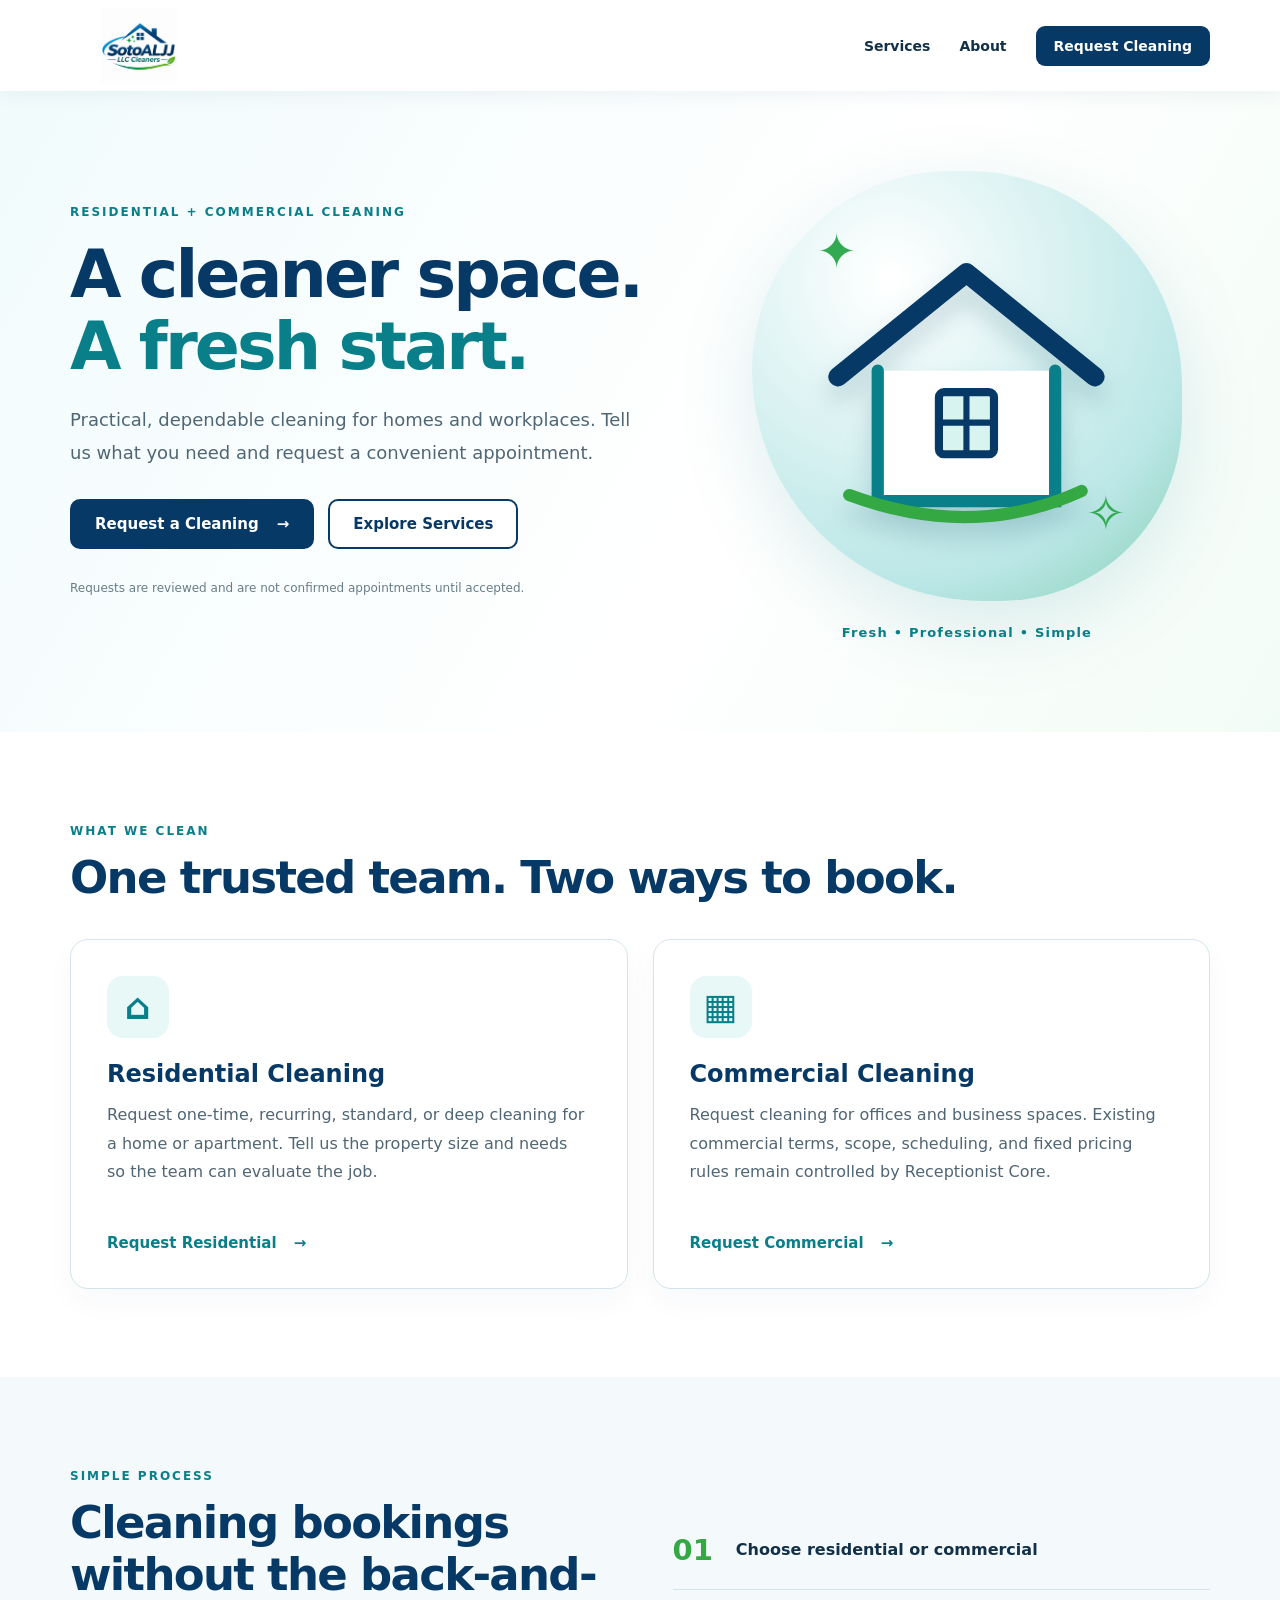
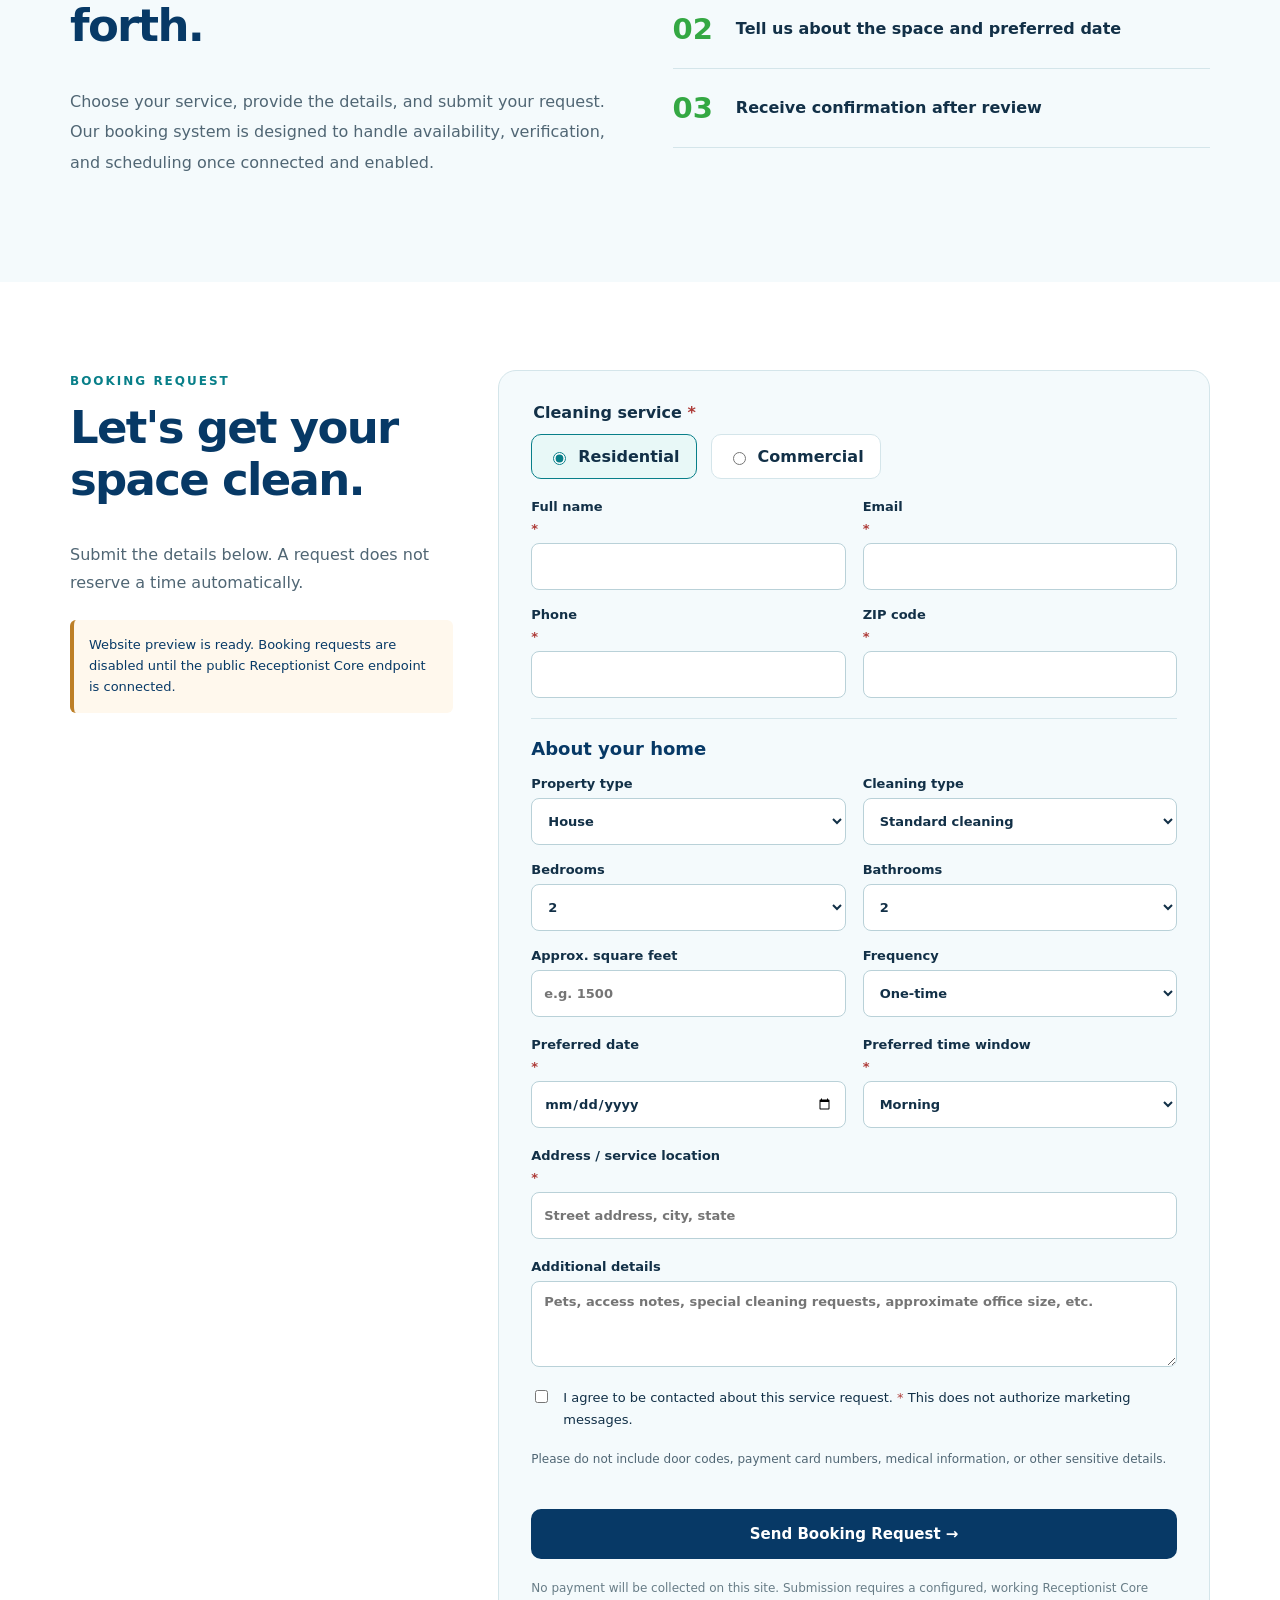
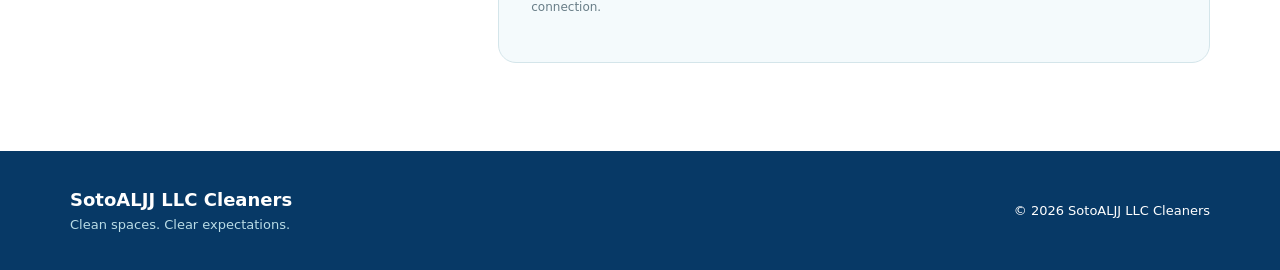
==== index.html @ febd62a5 "Add files via upload" ====
<!doctype html>
<html lang="en">
<head>
  <meta charset="utf-8" />
  <meta name="viewport" content="width=device-width, initial-scale=1" />
  <meta name="theme-color" content="#073966" />
  <meta name="description" content="SotoALJJ LLC Cleaners — request residential or commercial cleaning services." />
  <title>SotoALJJ LLC Cleaners | Cleaning Services & Booking</title>
  <link rel="icon" type="image/png" href="assets/sotoaljj-logo.png" />
  <link rel="stylesheet" href="styles.css" />
  <script defer src="config.js"></script>
  <script defer src="app.js"></script>
</head>
<body>
  <a href="#main" class="skip">Skip to content</a>
  <header class="header">
    <div class="wrap nav">
      <a class="brand" href="#top" aria-label="SotoALJJ LLC Cleaners home"><img src="assets/sotoaljj-logo.png" alt="SotoALJJ LLC Cleaners" /></a>
      <nav aria-label="Main navigation"><a href="#services">Services</a><a href="#about">About</a><a class="nav-cta" href="#booking">Request Cleaning</a></nav>
    </div>
  </header>
  <main id="main">
    <section class="hero" id="top"><div class="wrap hero-grid">
      <div class="hero-copy"><span class="eyebrow">Residential + commercial cleaning</span><h1>A cleaner space.<br><em>A fresh start.</em></h1><p>Practical, dependable cleaning for homes and workplaces. Tell us what you need and request a convenient appointment.</p><div class="actions"><a class="btn primary" href="#booking">Request a Cleaning <span aria-hidden="true">→</span></a><a class="btn outline" href="#services">Explore Services</a></div><p class="micro">Requests are reviewed and are not confirmed appointments until accepted.</p></div>
      <div class="hero-art" aria-hidden="true"><div class="art-circle"><span class="shine one">✦</span><span class="shine two">✧</span><svg viewBox="0 0 350 300" role="img"><path d="M49 141L175 39l126 102" fill="none" stroke="#073966" stroke-width="19" stroke-linejoin="round" stroke-linecap="round"/><path d="M88 135v128h174V135" fill="#fff" stroke="#087f89" stroke-width="12" stroke-linecap="round"/><rect x="148" y="156" width="54" height="61" rx="5" fill="#d8f4f0" stroke="#073966" stroke-width="8"/><path d="M175 159v58M149 186h51" stroke="#073966" stroke-width="6"/><path d="M60 257q121 45 228-4" stroke="#34a843" stroke-width="12" fill="none" stroke-linecap="round"/></svg></div><span class="art-caption">Fresh • Professional • Simple</span></div>
    </div></section>
    <section class="services section" id="services"><div class="wrap"><span class="eyebrow">What we clean</span><h2>One trusted team. Two ways to book.</h2><div class="cards"><article class="service-card"><div class="service-icon">⌂</div><h3>Residential Cleaning</h3><p>Request one-time, recurring, standard, or deep cleaning for a home or apartment. Tell us the property size and needs so the team can evaluate the job.</p><button class="text-action" type="button" data-service="residential">Request Residential <span>→</span></button></article><article class="service-card"><div class="service-icon">▦</div><h3>Commercial Cleaning</h3><p>Request cleaning for offices and business spaces. Existing commercial terms, scope, scheduling, and fixed pricing rules remain controlled by Receptionist Core.</p><button class="text-action" type="button" data-service="commercial">Request Commercial <span>→</span></button></article></div></div></section>
    <section class="feature section" id="about"><div class="wrap feature-grid"><div><span class="eyebrow">Simple process</span><h2>Cleaning bookings without the back-and-forth.</h2><p>Choose your service, provide the details, and submit your request. Our booking system is designed to handle availability, verification, and scheduling once connected and enabled.</p></div><ol class="steps"><li><strong>01</strong><span>Choose residential or commercial</span></li><li><strong>02</strong><span>Tell us about the space and preferred date</span></li><li><strong>03</strong><span>Receive confirmation after review</span></li></ol></div></section>
    <section class="booking section" id="booking"><div class="wrap booking-shell"><div class="booking-intro"><span class="eyebrow">Booking request</span><h2>Let's get your space clean.</h2><p>Submit the details below. A request does not reserve a time automatically.</p><div class="status" id="connection-status" role="status">Checking booking connection…</div></div><form id="booking-form" class="booking-form" novalidate>
      <fieldset class="choice"><legend>Cleaning service <span class="required">*</span></legend><label class="choice-option"><input type="radio" name="service_type" value="residential" checked> <span>Residential</span></label><label class="choice-option"><input type="radio" name="service_type" value="commercial"> <span>Commercial</span></label></fieldset>
      <div class="form-grid"><label>Full name <span class="required">*</span><input name="full_name" type="text" autocomplete="name" maxlength="120" required></label><label>Email <span class="required">*</span><input name="email" type="email" autocomplete="email" maxlength="254" required></label><label>Phone <span class="required">*</span><input name="phone" type="tel" autocomplete="tel" maxlength="30" required></label><label>ZIP code <span class="required">*</span><input name="zip_code" type="text" inputmode="numeric" pattern="[0-9]{5}(-[0-9]{4})?" maxlength="10" autocomplete="postal-code" required></label></div>
      <div id="residential-fields" class="subsection"><h3>About your home</h3><div class="form-grid"><label>Property type <select name="property_type"><option value="house">House</option><option value="apartment">Apartment / condo</option><option value="other">Other</option></select></label><label>Cleaning type <select name="residential_cleaning_type"><option value="standard">Standard cleaning</option><option value="deep">Deep cleaning</option><option value="move_in_out">Move-in / move-out</option></select></label><label>Bedrooms <select name="bedrooms"><option>0</option><option>1</option><option selected>2</option><option>3</option><option>4</option><option>5</option><option value="6+">6+</option></select></label><label>Bathrooms <select name="bathrooms"><option>1</option><option>1.5</option><option selected>2</option><option>2.5</option><option>3</option><option value="4+">4+</option></select></label><label>Approx. square feet <input name="square_feet" type="number" min="100" max="100000" step="1" placeholder="e.g. 1500"></label><label>Frequency <select name="frequency"><option value="one_time">One-time</option><option value="weekly">Weekly</option><option value="biweekly">Every 2 weeks</option><option value="monthly">Monthly</option></select></label></div></div>
      <div id="commercial-fields" class="subsection" hidden><h3>About your business</h3><div class="form-grid"><label>Business / organization <input name="business_name" maxlength="160"></label><label>Space type <select name="business_space_type"><option value="office">Office</option><option value="retail">Retail</option><option value="other">Other commercial space</option></select></label></div><p class="hint">Commercial prices and scheduling rules are not changed by this form. The existing Receptionist Core configuration remains authoritative.</p></div>
      <div class="form-grid"><label>Preferred date <span class="required">*</span><input name="preferred_date" type="date" required></label><label>Preferred time window <span class="required">*</span><select name="preferred_time" required><option value="morning">Morning</option><option value="afternoon">Afternoon</option><option value="flexible">Flexible</option></select></label></div>
      <label>Address / service location <span class="required">*</span><input name="service_address" autocomplete="street-address" maxlength="250" placeholder="Street address, city, state" required></label><label>Additional details <textarea name="notes" rows="4" maxlength="2000" placeholder="Pets, access notes, special cleaning requests, approximate office size, etc."></textarea></label>
      <label class="consent"><input type="checkbox" name="contact_consent" required><span>I agree to be contacted about this service request. <span class="required">*</span> This does not authorize marketing messages.</span></label>
      <p class="hint">Please do not include door codes, payment card numbers, medical information, or other sensitive details.</p>
      <div id="form-feedback" role="status" aria-live="polite"></div><button type="submit" id="submit-booking" class="btn primary">Send Booking Request →</button><p class="micro">No payment will be collected on this site. Submission requires a configured, working Receptionist Core connection.</p>
    </form></div></section>
  </main><footer><div class="wrap footer-content"><div><strong>SotoALJJ LLC Cleaners</strong><p>Clean spaces. Clear expectations.</p></div><span>© <span id="year"></span> SotoALJJ LLC Cleaners</span></div></footer>
</body></html>
---- styles.css ----
:root{--navy:#073966;--blue:#0478b9;--teal:#087f89;--green:#34a843;--ink:#123047;--muted:#506674;--pale:#e8f8f7;--light:#f4fafc;--border:#d4e5ea;--white:#fff;font-family:Inter,ui-sans-serif,system-ui,-apple-system,"Segoe UI",Arial,sans-serif;color:var(--ink)}*{box-sizing:border-box}html{scroll-behavior:smooth}body{margin:0;background:var(--white)}button,input,select,textarea{font:inherit}button{cursor:pointer}a{color:inherit}.wrap{width:min(1140px,calc(100% - 44px));margin:auto}.skip{position:absolute;left:-9999px}.skip:focus{left:15px;top:15px;z-index:99;padding:12px;background:#fff}.header{position:sticky;top:0;z-index:20;background:rgba(255,255,255,.97);box-shadow:0 2px 20px #07396612}.nav{height:91px;display:flex;align-items:center;justify-content:space-between;gap:25px}.brand img{display:block;width:137px;height:76px;object-fit:contain}.nav nav{display:flex;align-items:center;gap:29px;font-size:14px;font-weight:700}.nav nav a{text-decoration:none}.nav nav a:hover{color:var(--teal)}.nav-cta{padding:12px 18px;border-radius:9px;background:var(--navy);color:white!important}.hero{background:linear-gradient(120deg,#f1fbfc 0%,#fff 58%,#f2fcf6 100%);padding:80px 0 92px;overflow:hidden}.hero-grid{display:grid;grid-template-columns:1.12fr .88fr;align-items:center;gap:35px}.eyebrow{display:inline-block;text-transform:uppercase;letter-spacing:2px;font-size:12px;font-weight:800;color:var(--teal)}h1,h2,h3,p{margin-top:0}h1{font-size:clamp(42px,5.2vw,72px);line-height:1.08;letter-spacing:-2.9px;color:var(--navy);margin:19px 0 22px}h1 em{font-style:normal;color:var(--teal)}.hero-copy>p{font-size:18px;line-height:1.8;color:var(--muted);max-width:570px}.actions{display:flex;flex-wrap:wrap;gap:14px;margin:30px 0}.btn{border-radius:10px;min-height:50px;display:inline-flex;align-items:center;justify-content:center;gap:18px;padding:14px 23px;text-decoration:none;border:2px solid var(--navy);font-size:15px;font-weight:750}.btn.primary{background:var(--navy);color:#fff}.btn.primary:hover,.nav-cta:hover{background:var(--blue)}.btn.outline{color:var(--navy);background:#fff}.micro{font-size:12px!important;color:#687d87!important;line-height:1.6!important}.hero-art{position:relative;text-align:center}.art-circle{width:min(100%,430px);aspect-ratio:1;margin:auto;border-radius:48% 52% 44% 56%;background:radial-gradient(circle at 32% 25%,#fff 1%,#bce7e7 70%,#80ceb2 100%);display:grid;place-items:center;position:relative;box-shadow:0 24px 80px #07798a22}.art-circle svg{width:83%;filter:drop-shadow(0 15px 12px #034e6333)}.shine{position:absolute;color:#31aa51;font-size:48px}.shine.one{top:12%;left:15%}.shine.two{bottom:14%;right:13%}.art-caption{font-weight:750;letter-spacing:1.2px;color:var(--teal);font-size:13px;display:block;margin-top:24px}.section{padding:88px 0}.section h2{font-size:clamp(32px,3.7vw,45px);line-height:1.15;letter-spacing:-1.7px;color:var(--navy);margin:13px 0 35px}.cards{display:grid;grid-template-columns:repeat(2,1fr);gap:25px}.service-card{border:1px solid var(--border);border-radius:18px;padding:36px;background:white;box-shadow:0 12px 30px #07396609}.service-icon{width:62px;height:62px;border-radius:16px;background:var(--pale);color:var(--teal);display:grid;place-items:center;font-size:36px;font-weight:700;margin-bottom:22px}.service-card h3{color:var(--navy);font-size:24px;margin-bottom:13px}.service-card p{color:var(--muted);line-height:1.8;min-height:116px}.text-action{border:0;padding:0;background:transparent;color:var(--teal);font-weight:800;font-size:15px}.text-action span{margin-left:12px}.feature{background:var(--light)}.feature-grid{display:grid;grid-template-columns:1fr 1fr;gap:65px;align-items:center}.feature p{line-height:1.9;color:var(--muted)}.steps{margin:0;padding:0;list-style:none}.steps li{display:flex;align-items:center;gap:23px;padding:22px 0;border-bottom:1px solid var(--border);font-weight:650}.steps strong{color:var(--green);font-size:29px}.booking{background:#fff}.booking-shell{display:grid;grid-template-columns:.7fr 1.3fr;gap:45px;align-items:start}.booking-intro{position:sticky;top:120px}.booking-intro>p{color:var(--muted);line-height:1.8}.status{margin-top:22px;background:var(--light);border-left:4px solid var(--teal);padding:15px;color:var(--navy);font-size:13px;line-height:1.6;border-radius:6px}.status.offline{border-color:#bd7f26;background:#fff8ed}.booking-form{background:var(--light);border:1px solid var(--border);border-radius:18px;padding:32px;display:flex;flex-direction:column;gap:20px}.choice{border:0;padding:0;margin:0;display:flex;gap:14px;flex-wrap:wrap}.choice legend{font-weight:750;margin-bottom:12px}.choice-option{display:flex;align-items:center;gap:9px;border:1px solid var(--border);border-radius:10px;padding:12px 16px;background:white;cursor:pointer;font-weight:650}.choice-option:has(input:checked){border-color:var(--teal);background:var(--pale)}.choice-option input{accent-color:var(--teal)}.form-grid{display:grid;grid-template-columns:repeat(2,minmax(0,1fr));gap:17px}.booking-form label:not(.choice-option):not(.consent){display:flex;flex-direction:column;gap:7px;font-size:13px;font-weight:700}.booking-form input:not([type=radio]):not([type=checkbox]),.booking-form select,.booking-form textarea{width:100%;background:white;border:1px solid #b9d1d8;border-radius:8px;padding:12px;color:var(--ink);min-height:47px;outline-offset:2px}.booking-form input:focus,.booking-form textarea:focus,.booking-form select:focus{outline:2px solid var(--blue);border-color:var(--blue)}.required{color:#ad3a37}.subsection{border-top:1px solid var(--border);padding-top:19px}.subsection h3{color:var(--navy);font-size:18px;margin-bottom:17px}.subsection[hidden]{display:none}.hint{font-size:12px;color:var(--muted);line-height:1.6;margin:0}.consent{display:flex;align-items:flex-start;gap:12px;line-height:1.65;font-size:13px}.consent input{margin-top:3px;accent-color:var(--teal)}#form-feedback{font-size:14px;line-height:1.6}#form-feedback:not(:empty){padding:13px;border-radius:8px;background:#fff1de;color:#713d05}#form-feedback.success{background:#e8f7ed;color:#155b2d}#submit-booking{width:100%}#submit-booking:disabled{opacity:.65;cursor:wait}footer{background:var(--navy);color:#fff;padding:38px 0}.footer-content{display:flex;align-items:center;justify-content:space-between;gap:20px;font-size:13px}.footer-content strong{font-size:18px}.footer-content p{color:#b9dce6;margin:7px 0 0}@media(max-width:800px){.hero-grid,.feature-grid,.booking-shell{grid-template-columns:1fr}.hero{padding:56px 0}.hero-art{max-width:370px;margin:auto}.booking-intro{position:static}.section{padding:60px 0}.cards{grid-template-columns:1fr}.service-card p{min-height:auto}.nav nav{gap:14px}}@media(max-width:540px){.wrap{width:min(100% - 30px,1140px)}.nav{height:75px}.brand img{width:100px;height:65px}.nav nav{gap:8px;font-size:12px}.nav nav a:nth-child(2){display:none}.nav-cta{padding:10px}.form-grid{grid-template-columns:1fr}.booking-form{padding:21px}.hero-art{display:none}h1{letter-spacing:-1.5px}.footer-content{display:block}}
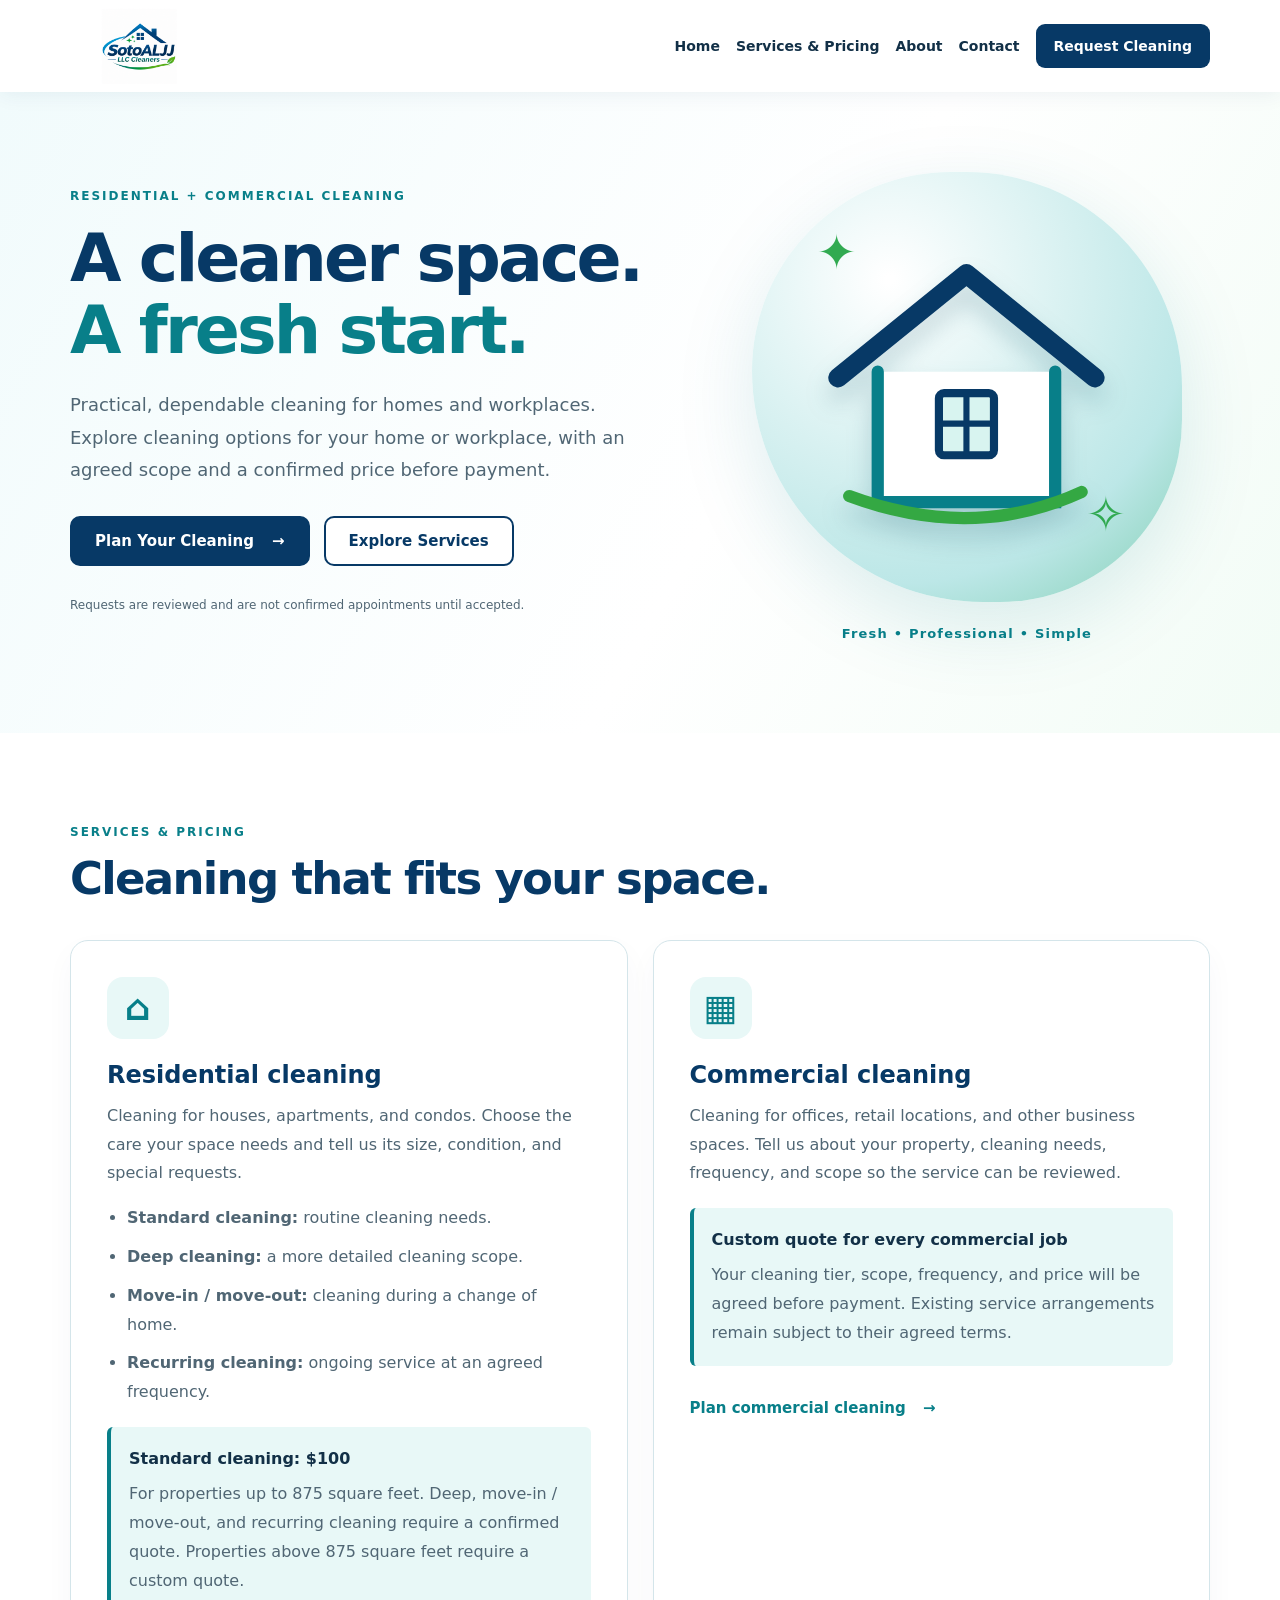
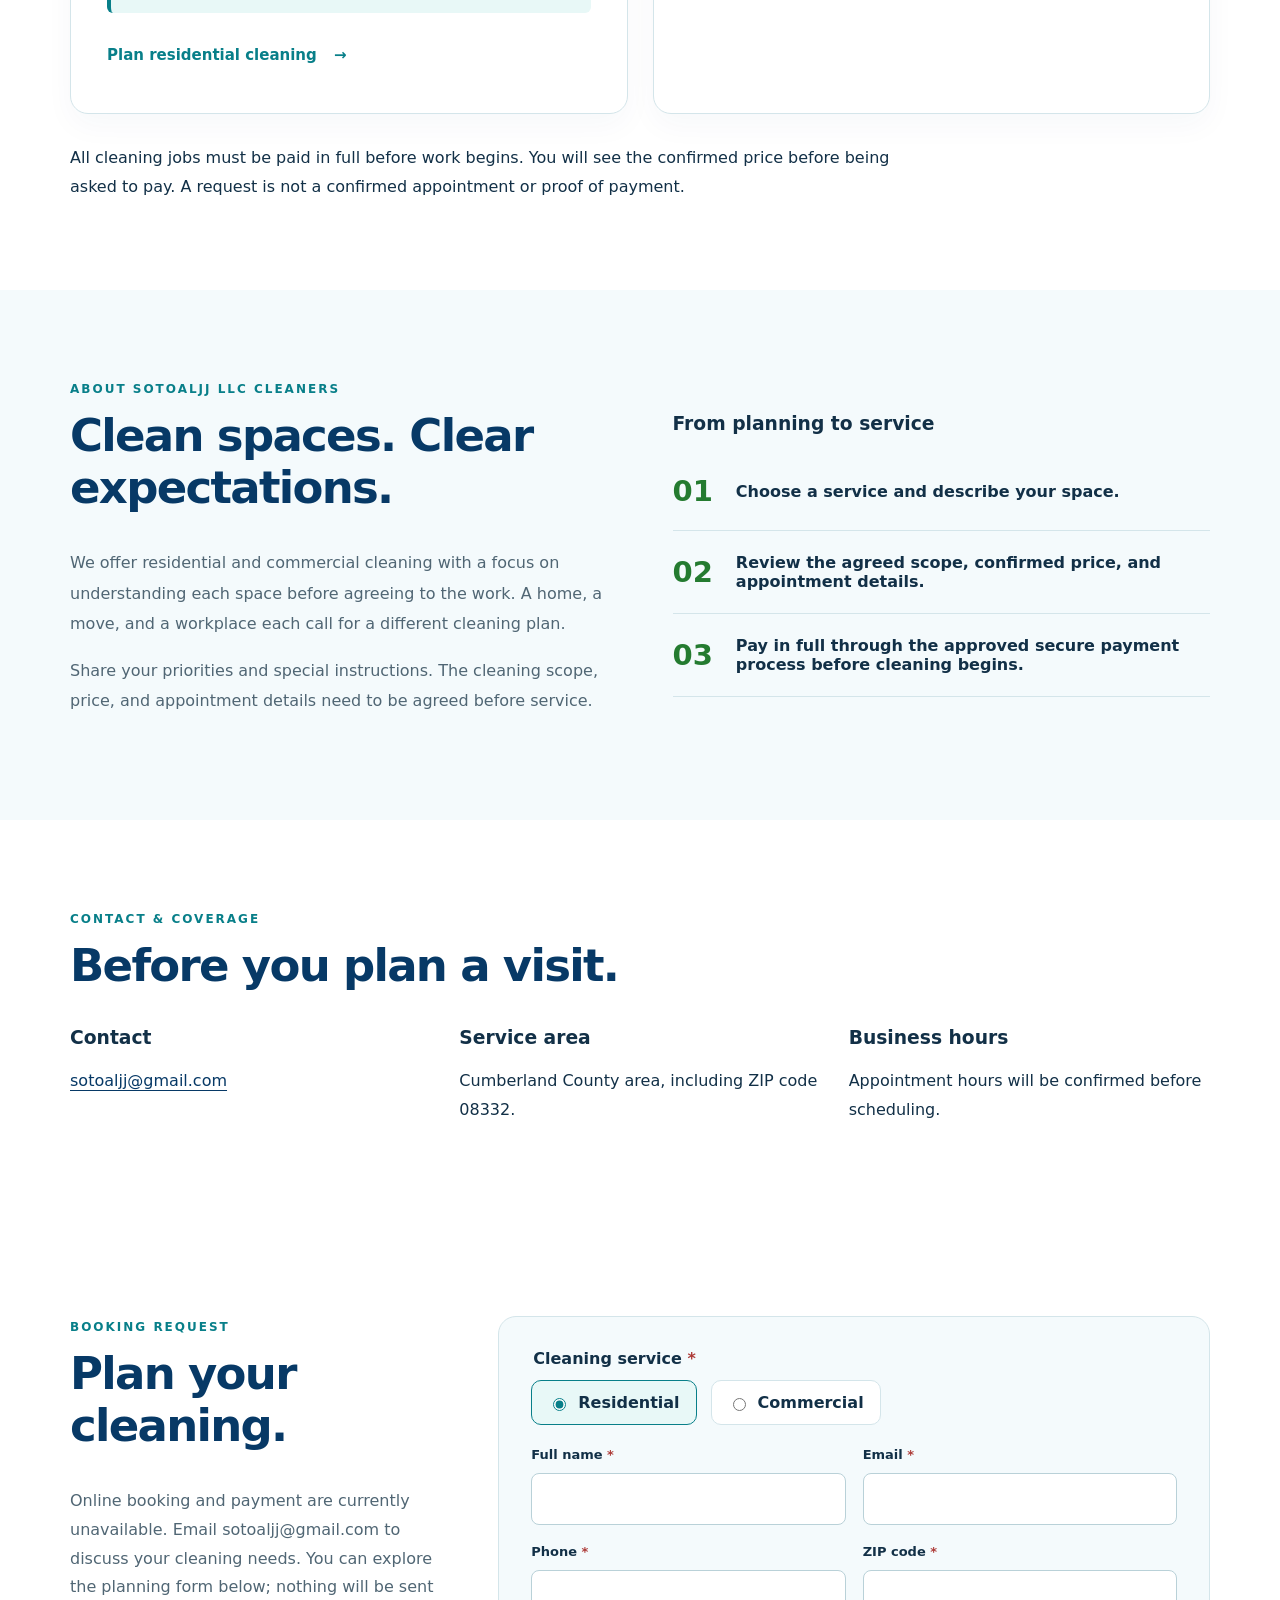
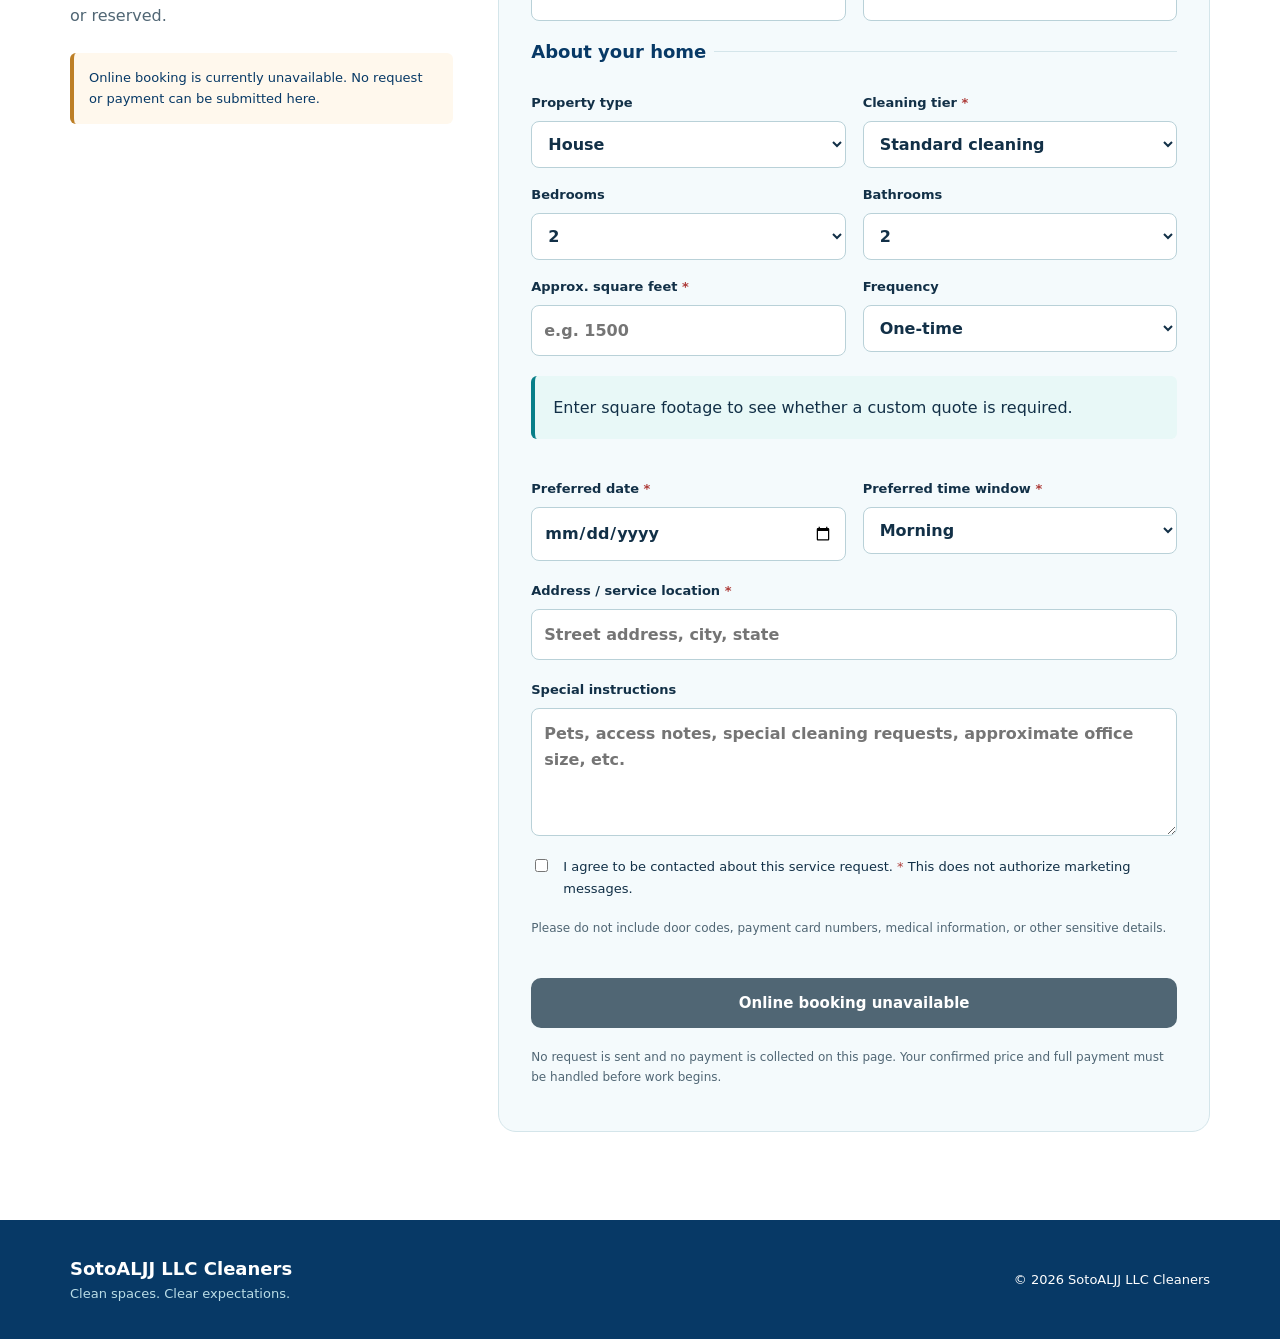
==== commit a8dc3b53: "Improve cleaning website content, pricing guidance, and booking safeguards" ====
--- a/index.html
+++ b/index.html
@@ -6,8 +6,9 @@
   <meta name="theme-color" content="#073966" />
   <meta name="description" content="SotoALJJ LLC Cleaners — request residential or commercial cleaning services." />
   <title>SotoALJJ LLC Cleaners | Cleaning Services & Booking</title>
-  <link rel="icon" type="image/png" href="assets/sotoaljj-logo.png" />
+  <link rel="icon" type="image/png" href="assets/favicon.png" />
   <link rel="stylesheet" href="styles.css" />
+  <link rel="stylesheet" href="accessibility.css" />
   <script defer src="config.js"></script>
   <script defer src="app.js"></script>
 </head>
@@ -15,27 +16,58 @@
   <a href="#main" class="skip">Skip to content</a>
   <header class="header">
     <div class="wrap nav">
-      <a class="brand" href="#top" aria-label="SotoALJJ LLC Cleaners home"><img src="assets/sotoaljj-logo.png" alt="SotoALJJ LLC Cleaners" /></a>
-      <nav aria-label="Main navigation"><a href="#services">Services</a><a href="#about">About</a><a class="nav-cta" href="#booking">Request Cleaning</a></nav>
+      <a class="brand" href="#top" aria-label="SotoALJJ LLC Cleaners home"><img src="assets/sotoaljj-logo-small.png" width="548" height="548" alt="SotoALJJ LLC Cleaners" /></a>
+      <nav aria-label="Main navigation"><a href="#top">Home</a><a href="#services">Services &amp; Pricing</a><a href="#about">About</a><a href="#contact">Contact</a><a class="nav-cta" href="#booking">Request Cleaning</a></nav>
     </div>
   </header>
   <main id="main">
     <section class="hero" id="top"><div class="wrap hero-grid">
-      <div class="hero-copy"><span class="eyebrow">Residential + commercial cleaning</span><h1>A cleaner space.<br><em>A fresh start.</em></h1><p>Practical, dependable cleaning for homes and workplaces. Tell us what you need and request a convenient appointment.</p><div class="actions"><a class="btn primary" href="#booking">Request a Cleaning <span aria-hidden="true">→</span></a><a class="btn outline" href="#services">Explore Services</a></div><p class="micro">Requests are reviewed and are not confirmed appointments until accepted.</p></div>
+      <div class="hero-copy"><span class="eyebrow">Residential + commercial cleaning</span><h1>A cleaner space.<br><em>A fresh start.</em></h1><p>Practical, dependable cleaning for homes and workplaces. Explore cleaning options for your home or workplace, with an agreed scope and a confirmed price before payment.</p><div class="actions"><a class="btn primary" href="#booking">Plan Your Cleaning <span aria-hidden="true">→</span></a><a class="btn outline" href="#services">Explore Services</a></div><p class="micro">Requests are reviewed and are not confirmed appointments until accepted.</p></div>
       <div class="hero-art" aria-hidden="true"><div class="art-circle"><span class="shine one">✦</span><span class="shine two">✧</span><svg viewBox="0 0 350 300" role="img"><path d="M49 141L175 39l126 102" fill="none" stroke="#073966" stroke-width="19" stroke-linejoin="round" stroke-linecap="round"/><path d="M88 135v128h174V135" fill="#fff" stroke="#087f89" stroke-width="12" stroke-linecap="round"/><rect x="148" y="156" width="54" height="61" rx="5" fill="#d8f4f0" stroke="#073966" stroke-width="8"/><path d="M175 159v58M149 186h51" stroke="#073966" stroke-width="6"/><path d="M60 257q121 45 228-4" stroke="#34a843" stroke-width="12" fill="none" stroke-linecap="round"/></svg></div><span class="art-caption">Fresh • Professional • Simple</span></div>
     </div></section>
-    <section class="services section" id="services"><div class="wrap"><span class="eyebrow">What we clean</span><h2>One trusted team. Two ways to book.</h2><div class="cards"><article class="service-card"><div class="service-icon">⌂</div><h3>Residential Cleaning</h3><p>Request one-time, recurring, standard, or deep cleaning for a home or apartment. Tell us the property size and needs so the team can evaluate the job.</p><button class="text-action" type="button" data-service="residential">Request Residential <span>→</span></button></article><article class="service-card"><div class="service-icon">▦</div><h3>Commercial Cleaning</h3><p>Request cleaning for offices and business spaces. Existing commercial terms, scope, scheduling, and fixed pricing rules remain controlled by Receptionist Core.</p><button class="text-action" type="button" data-service="commercial">Request Commercial <span>→</span></button></article></div></div></section>
-    <section class="feature section" id="about"><div class="wrap feature-grid"><div><span class="eyebrow">Simple process</span><h2>Cleaning bookings without the back-and-forth.</h2><p>Choose your service, provide the details, and submit your request. Our booking system is designed to handle availability, verification, and scheduling once connected and enabled.</p></div><ol class="steps"><li><strong>01</strong><span>Choose residential or commercial</span></li><li><strong>02</strong><span>Tell us about the space and preferred date</span></li><li><strong>03</strong><span>Receive confirmation after review</span></li></ol></div></section>
-    <section class="booking section" id="booking"><div class="wrap booking-shell"><div class="booking-intro"><span class="eyebrow">Booking request</span><h2>Let's get your space clean.</h2><p>Submit the details below. A request does not reserve a time automatically.</p><div class="status" id="connection-status" role="status">Checking booking connection…</div></div><form id="booking-form" class="booking-form" novalidate>
+    <section class="services section" id="services"><div class="wrap">
+      <span class="eyebrow">Services &amp; pricing</span><h2>Cleaning that fits your space.</h2>
+      <div class="cards">
+        <article class="service-card"><div class="service-icon" aria-hidden="true">⌂</div><h3>Residential cleaning</h3>
+          <p>Cleaning for houses, apartments, and condos. Choose the care your space needs and tell us its size, condition, and special requests.</p>
+          <ul class="service-list"><li><strong>Standard cleaning:</strong> routine cleaning needs.</li><li><strong>Deep cleaning:</strong> a more detailed cleaning scope.</li><li><strong>Move-in / move-out:</strong> cleaning during a change of home.</li><li><strong>Recurring cleaning:</strong> ongoing service at an agreed frequency.</li></ul>
+          <div class="price-note"><strong>Standard cleaning: $100</strong><p>For properties up to 875 square feet. Deep, move-in / move-out, and recurring cleaning require a confirmed quote. Properties above 875 square feet require a custom quote.</p></div>
+          <button class="text-action" type="button" data-service="residential">Plan residential cleaning <span aria-hidden="true">→</span></button>
+        </article>
+        <article class="service-card"><div class="service-icon" aria-hidden="true">▦</div><h3>Commercial cleaning</h3>
+          <p>Cleaning for offices, retail locations, and other business spaces. Tell us about your property, cleaning needs, frequency, and scope so the service can be reviewed.</p>
+          <div class="price-note"><strong>Custom quote for every commercial job</strong><p>Your cleaning tier, scope, frequency, and price will be agreed before payment. Existing service arrangements remain subject to their agreed terms.</p></div>
+          <button class="text-action" type="button" data-service="commercial">Plan commercial cleaning <span aria-hidden="true">→</span></button>
+        </article>
+      </div>
+      <p class="payment-note">All cleaning jobs must be paid in full before work begins. You will see the confirmed price before being asked to pay. A request is not a confirmed appointment or proof of payment.</p>
+    </div></section>
+    <section class="feature section" id="about"><div class="wrap feature-grid">
+      <div><span class="eyebrow">About SotoALJJ LLC Cleaners</span><h2>Clean spaces. Clear expectations.</h2>
+        <p>We offer residential and commercial cleaning with a focus on understanding each space before agreeing to the work. A home, a move, and a workplace each call for a different cleaning plan.</p>
+        <p>Share your priorities and special instructions. The cleaning scope, price, and appointment details need to be agreed before service.</p>
+      </div>
+      <div><h3>From planning to service</h3><ol class="steps"><li><strong>01</strong><span>Choose a service and describe your space.</span></li><li><strong>02</strong><span>Review the agreed scope, confirmed price, and appointment details.</span></li><li><strong>03</strong><span>Pay in full through the approved secure payment process before cleaning begins.</span></li></ol></div>
+    </div></section>
+    <section class="section" id="contact"><div class="wrap"><span class="eyebrow">Contact &amp; coverage</span><h2>Before you plan a visit.</h2>
+      <div class="contact-grid"><article><h3>Contact</h3><div id="public-contact"><p><a href="mailto:sotoaljj@gmail.com">sotoaljj@gmail.com</a></p></div></article><article><h3>Service area</h3><p id="service-area">Cumberland County area, including ZIP code 08332.</p></article><article><h3>Business hours</h3><p id="business-hours">Appointment hours will be confirmed before scheduling.</p></article></div>
+    </div></section>
+    <section class="booking section" id="booking"><div class="wrap booking-shell"><div class="booking-intro"><span class="eyebrow">Booking request</span><h2>Plan your cleaning.</h2><p>Online booking and payment are currently unavailable. Email sotoaljj@gmail.com to discuss your cleaning needs. You can explore the planning form below; nothing will be sent or reserved.</p><div class="status" id="connection-status" role="status">Online booking is currently unavailable. No request or payment can be submitted here.</div></div><noscript><p>JavaScript is required to explore the service form. Online submissions remain unavailable.</p></noscript><form id="booking-form" class="booking-form" aria-describedby="connection-status" novalidate><fieldset id="booking-fields" disabled><legend class="sr-only">Cleaning request details</legend>
       <fieldset class="choice"><legend>Cleaning service <span class="required">*</span></legend><label class="choice-option"><input type="radio" name="service_type" value="residential" checked> <span>Residential</span></label><label class="choice-option"><input type="radio" name="service_type" value="commercial"> <span>Commercial</span></label></fieldset>
       <div class="form-grid"><label>Full name <span class="required">*</span><input name="full_name" type="text" autocomplete="name" maxlength="120" required></label><label>Email <span class="required">*</span><input name="email" type="email" autocomplete="email" maxlength="254" required></label><label>Phone <span class="required">*</span><input name="phone" type="tel" autocomplete="tel" maxlength="30" required></label><label>ZIP code <span class="required">*</span><input name="zip_code" type="text" inputmode="numeric" pattern="[0-9]{5}(-[0-9]{4})?" maxlength="10" autocomplete="postal-code" required></label></div>
-      <div id="residential-fields" class="subsection"><h3>About your home</h3><div class="form-grid"><label>Property type <select name="property_type"><option value="house">House</option><option value="apartment">Apartment / condo</option><option value="other">Other</option></select></label><label>Cleaning type <select name="residential_cleaning_type"><option value="standard">Standard cleaning</option><option value="deep">Deep cleaning</option><option value="move_in_out">Move-in / move-out</option></select></label><label>Bedrooms <select name="bedrooms"><option>0</option><option>1</option><option selected>2</option><option>3</option><option>4</option><option>5</option><option value="6+">6+</option></select></label><label>Bathrooms <select name="bathrooms"><option>1</option><option>1.5</option><option selected>2</option><option>2.5</option><option>3</option><option value="4+">4+</option></select></label><label>Approx. square feet <input name="square_feet" type="number" min="100" max="100000" step="1" placeholder="e.g. 1500"></label><label>Frequency <select name="frequency"><option value="one_time">One-time</option><option value="weekly">Weekly</option><option value="biweekly">Every 2 weeks</option><option value="monthly">Monthly</option></select></label></div></div>
-      <div id="commercial-fields" class="subsection" hidden><h3>About your business</h3><div class="form-grid"><label>Business / organization <input name="business_name" maxlength="160"></label><label>Space type <select name="business_space_type"><option value="office">Office</option><option value="retail">Retail</option><option value="other">Other commercial space</option></select></label></div><p class="hint">Commercial prices and scheduling rules are not changed by this form. The existing Receptionist Core configuration remains authoritative.</p></div>
+      <fieldset id="residential-fields" class="subsection"><legend>About your home</legend><div class="form-grid"><label>Property type <select name="property_type"><option value="house">House</option><option value="apartment">Apartment / condo</option><option value="other">Other</option></select></label><label>Cleaning tier <span class="required">*</span><select name="residential_cleaning_type" required><option value="standard">Standard cleaning</option><option value="deep">Deep cleaning</option><option value="move_in_out">Move-in / move-out</option><option value="recurring">Recurring cleaning</option></select></label><label>Bedrooms <select name="bedrooms"><option>0</option><option>1</option><option selected>2</option><option>3</option><option>4</option><option>5</option><option value="6+">6+</option></select></label><label>Bathrooms <select name="bathrooms"><option>1</option><option>1.5</option><option selected>2</option><option>2.5</option><option>3</option><option value="4+">4+</option></select></label><label>Approx. square feet <span class="required">*</span><input name="square_feet" type="number" required min="1" step="1" placeholder="e.g. 1500"></label><label>Frequency <select name="frequency"><option value="one_time">One-time</option><option value="weekly">Weekly</option><option value="biweekly">Every 2 weeks</option><option value="monthly">Monthly</option></select></label></div><p id="residential-price" class="price-note" role="status" aria-live="polite">Enter square footage to see whether a custom quote is required.</p></fieldset>
+      <fieldset id="commercial-fields" class="subsection" hidden disabled><legend>About your business</legend><div class="form-grid">
+        <label>Business / organization <span class="required">*</span><input name="business_name" maxlength="160" required></label>
+        <label>Property type <select name="business_space_type" required><option value="office">Office</option><option value="retail">Retail</option><option value="other">Other commercial space</option></select></label>
+        <label>Estimated square feet <span class="required">*</span><input name="commercial_square_feet" type="number" min="1" step="1" required></label>
+        <label>Cleaning tier / existing service <span class="required">*</span><input name="commercial_cleaning_tier" maxlength="120" placeholder="Describe your requested or existing service" required aria-describedby="commercial-tier-note"></label>
+        <label>Requested frequency <span class="required">*</span><select name="commercial_frequency" required><option value="one_time">One-time</option><option value="weekly">Weekly</option><option value="biweekly">Every 2 weeks</option><option value="monthly">Monthly</option><option value="custom">Custom schedule</option></select></label>
+      </div><label>Cleaning scope <span class="required">*</span><textarea name="commercial_scope" maxlength="2000" rows="3" required placeholder="Areas to clean, priorities, and service requirements"></textarea></label><p id="commercial-tier-note" class="hint">Your requested tier will be reviewed against the available services. All commercial work requires a custom quote.</p></fieldset>
       <div class="form-grid"><label>Preferred date <span class="required">*</span><input name="preferred_date" type="date" required></label><label>Preferred time window <span class="required">*</span><select name="preferred_time" required><option value="morning">Morning</option><option value="afternoon">Afternoon</option><option value="flexible">Flexible</option></select></label></div>
-      <label>Address / service location <span class="required">*</span><input name="service_address" autocomplete="street-address" maxlength="250" placeholder="Street address, city, state" required></label><label>Additional details <textarea name="notes" rows="4" maxlength="2000" placeholder="Pets, access notes, special cleaning requests, approximate office size, etc."></textarea></label>
+      <label>Address / service location <span class="required">*</span><input name="service_address" autocomplete="street-address" maxlength="250" placeholder="Street address, city, state" required></label><label>Special instructions <textarea name="notes" rows="4" maxlength="2000" placeholder="Pets, access notes, special cleaning requests, approximate office size, etc."></textarea></label>
       <label class="consent"><input type="checkbox" name="contact_consent" required><span>I agree to be contacted about this service request. <span class="required">*</span> This does not authorize marketing messages.</span></label>
       <p class="hint">Please do not include door codes, payment card numbers, medical information, or other sensitive details.</p>
-      <div id="form-feedback" role="status" aria-live="polite"></div><button type="submit" id="submit-booking" class="btn primary">Send Booking Request →</button><p class="micro">No payment will be collected on this site. Submission requires a configured, working Receptionist Core connection.</p>
+      </fieldset><div id="form-feedback" role="status" aria-live="polite"></div><button type="submit" id="submit-booking" class="btn primary" disabled>Online booking unavailable</button><p class="micro">No request is sent and no payment is collected on this page. Your confirmed price and full payment must be handled before work begins.</p>
     </form></div></section>
   </main><footer><div class="wrap footer-content"><div><strong>SotoALJJ LLC Cleaners</strong><p>Clean spaces. Clear expectations.</p></div><span>© <span id="year"></span> SotoALJJ LLC Cleaners</span></div></footer>
 </body></html>
--- a/accessibility.css
+++ b/accessibility.css
@@ -0,0 +1,42 @@
+/* Overrides retain the original palette and layout. */
+.micro { color: #506674 !important; }
+.steps strong { color:#247b30; }
+.sr-only { position:absolute; width:1px; height:1px; padding:0; margin:-1px; overflow:hidden; clip-path:inset(50%); white-space:nowrap; border:0; }
+section[id], main[id] { scroll-margin-top:120px; }
+:focus-visible { outline:3px solid #0478b9; outline-offset:4px; }
+.nav { min-height:91px; height:auto; padding-block:8px; }
+.nav nav { flex-wrap:wrap; gap:16px; }
+.nav nav a { display:inline-flex; align-items:center; min-height:44px; }
+.service-list { padding-left:20px; color:var(--muted); line-height:1.8; }
+.service-list li { margin-bottom:10px; }
+.price-note { padding:18px; border-left:4px solid var(--teal); background:var(--pale); border-radius:6px; line-height:1.7; margin:20px 0; }
+.service-card .price-note p { min-height:0; margin:8px 0 0; }
+.service-card>p { min-height:0; }
+.payment-note { line-height:1.8; max-width:850px; margin:30px 0 0; }
+.contact-grid { display:grid; grid-template-columns:repeat(3,minmax(0,1fr)); gap:28px; }
+.contact-grid p { line-height:1.8; overflow-wrap:anywhere; }
+.contact-grid a { color:var(--navy); text-underline-offset:4px; }
+#booking-fields { border:0; padding:0; margin:0; min-width:0; display:flex; flex-direction:column; gap:20px; }
+.subsection { border:0; border-top:1px solid var(--border); padding:19px 0 0; margin:0; min-width:0; }
+.subsection legend { color:var(--navy); font-size:18px; font-weight:700; padding:0 8px 0 0; }
+.subsection>.form-grid { margin-top:12px; }
+.subsection>label { margin-top:17px; }
+#submit-booking:disabled { cursor:not-allowed; opacity:1; background:#506674; border-color:#506674; }
+.booking-form input,.booking-form select,.booking-form textarea { font-size:16px; }
+.booking-form label:not(.choice-option):not(.consent) { display:block; line-height:1.6; }
+.booking-form label:not(.choice-option):not(.consent)>input,
+.booking-form label>select,.booking-form label>textarea { display:block; margin-top:7px; }
+.text-action { min-height:44px; text-align:left; }
+.status { border-color:#bd7f26; background:#fff8ed; }
+@media(max-width:800px) { .contact-grid { grid-template-columns:1fr; } }
+@media(max-width:540px) {
+  .nav { align-items:flex-start; gap:10px; }
+  .nav nav { justify-content:flex-end; gap:2px 12px; }
+  .nav nav a:nth-child(2) { display:inline-flex; }
+  .brand { flex-shrink:0; }
+  section[id],main[id] { scroll-margin-top:160px; }
+}
+@media(prefers-reduced-motion:reduce) {
+  html { scroll-behavior:auto; }
+  *,*::before,*::after { animation:none!important; transition:none!important; }
+}
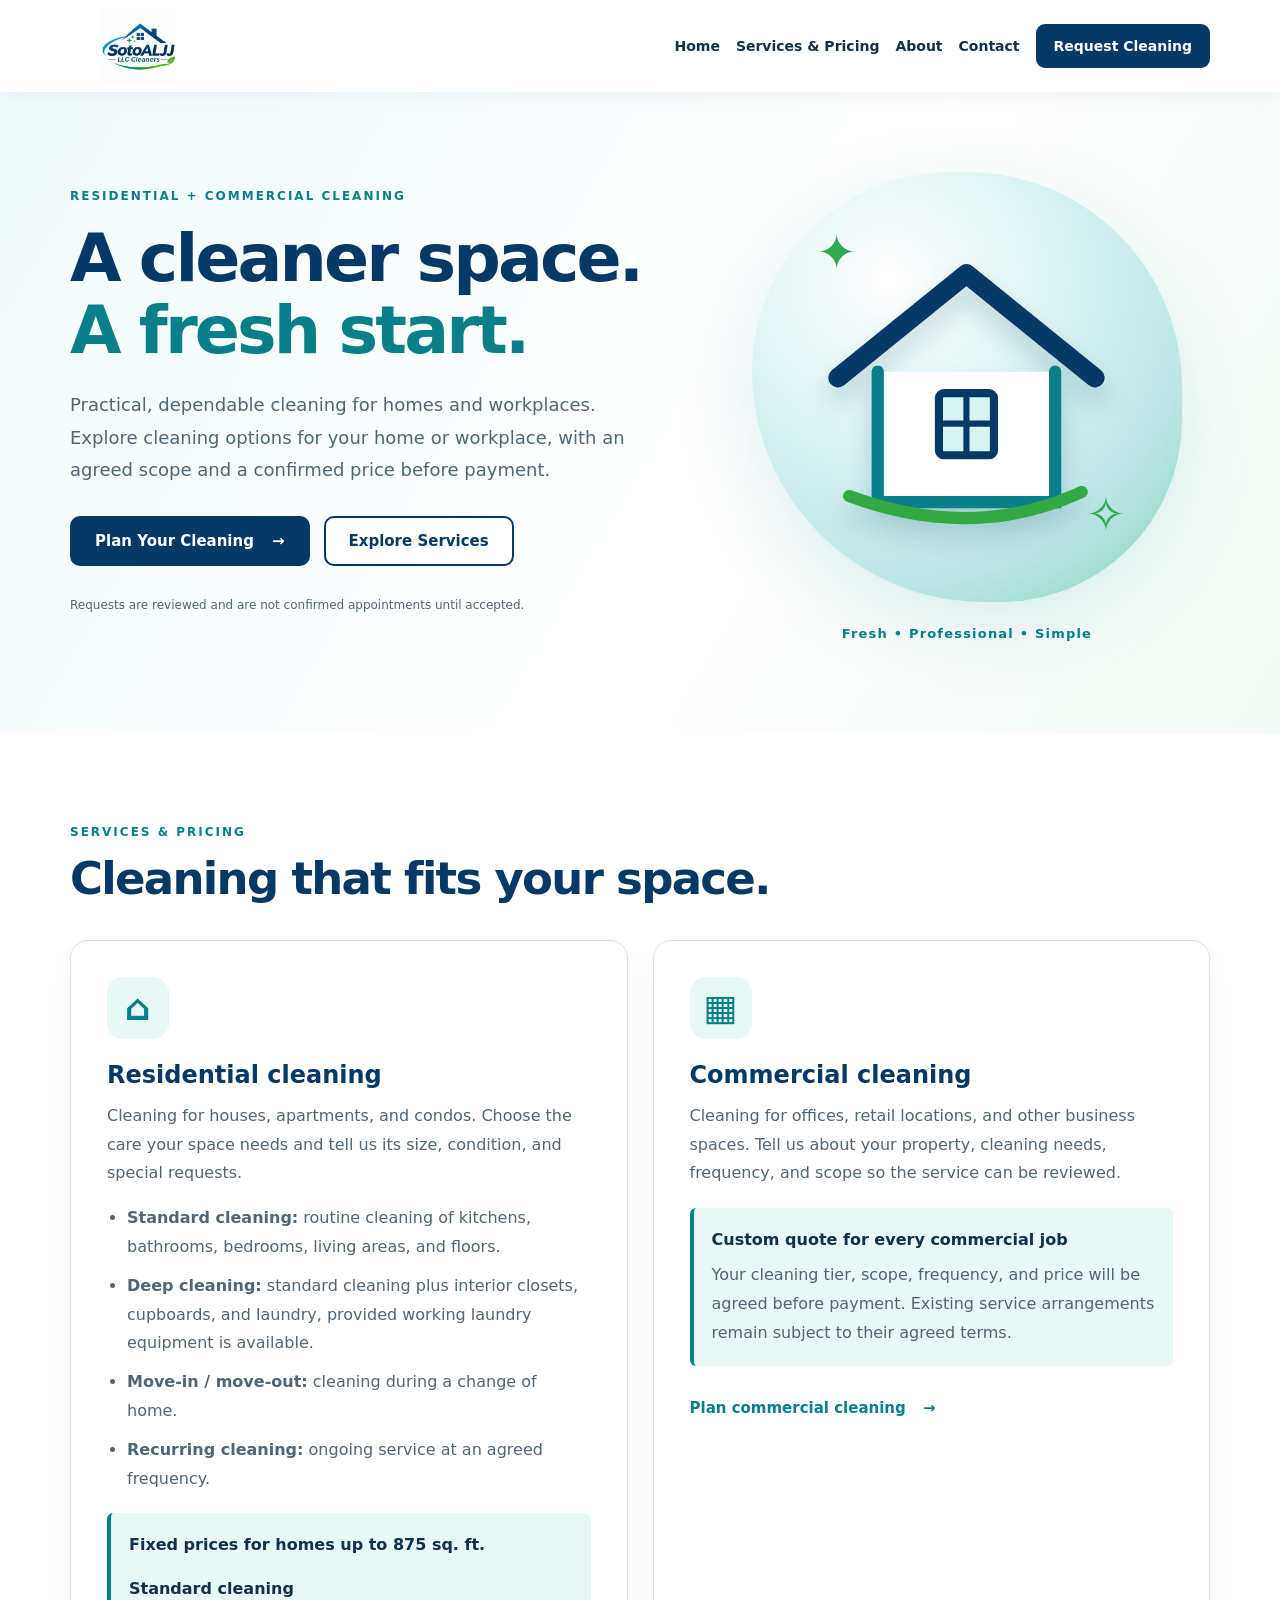
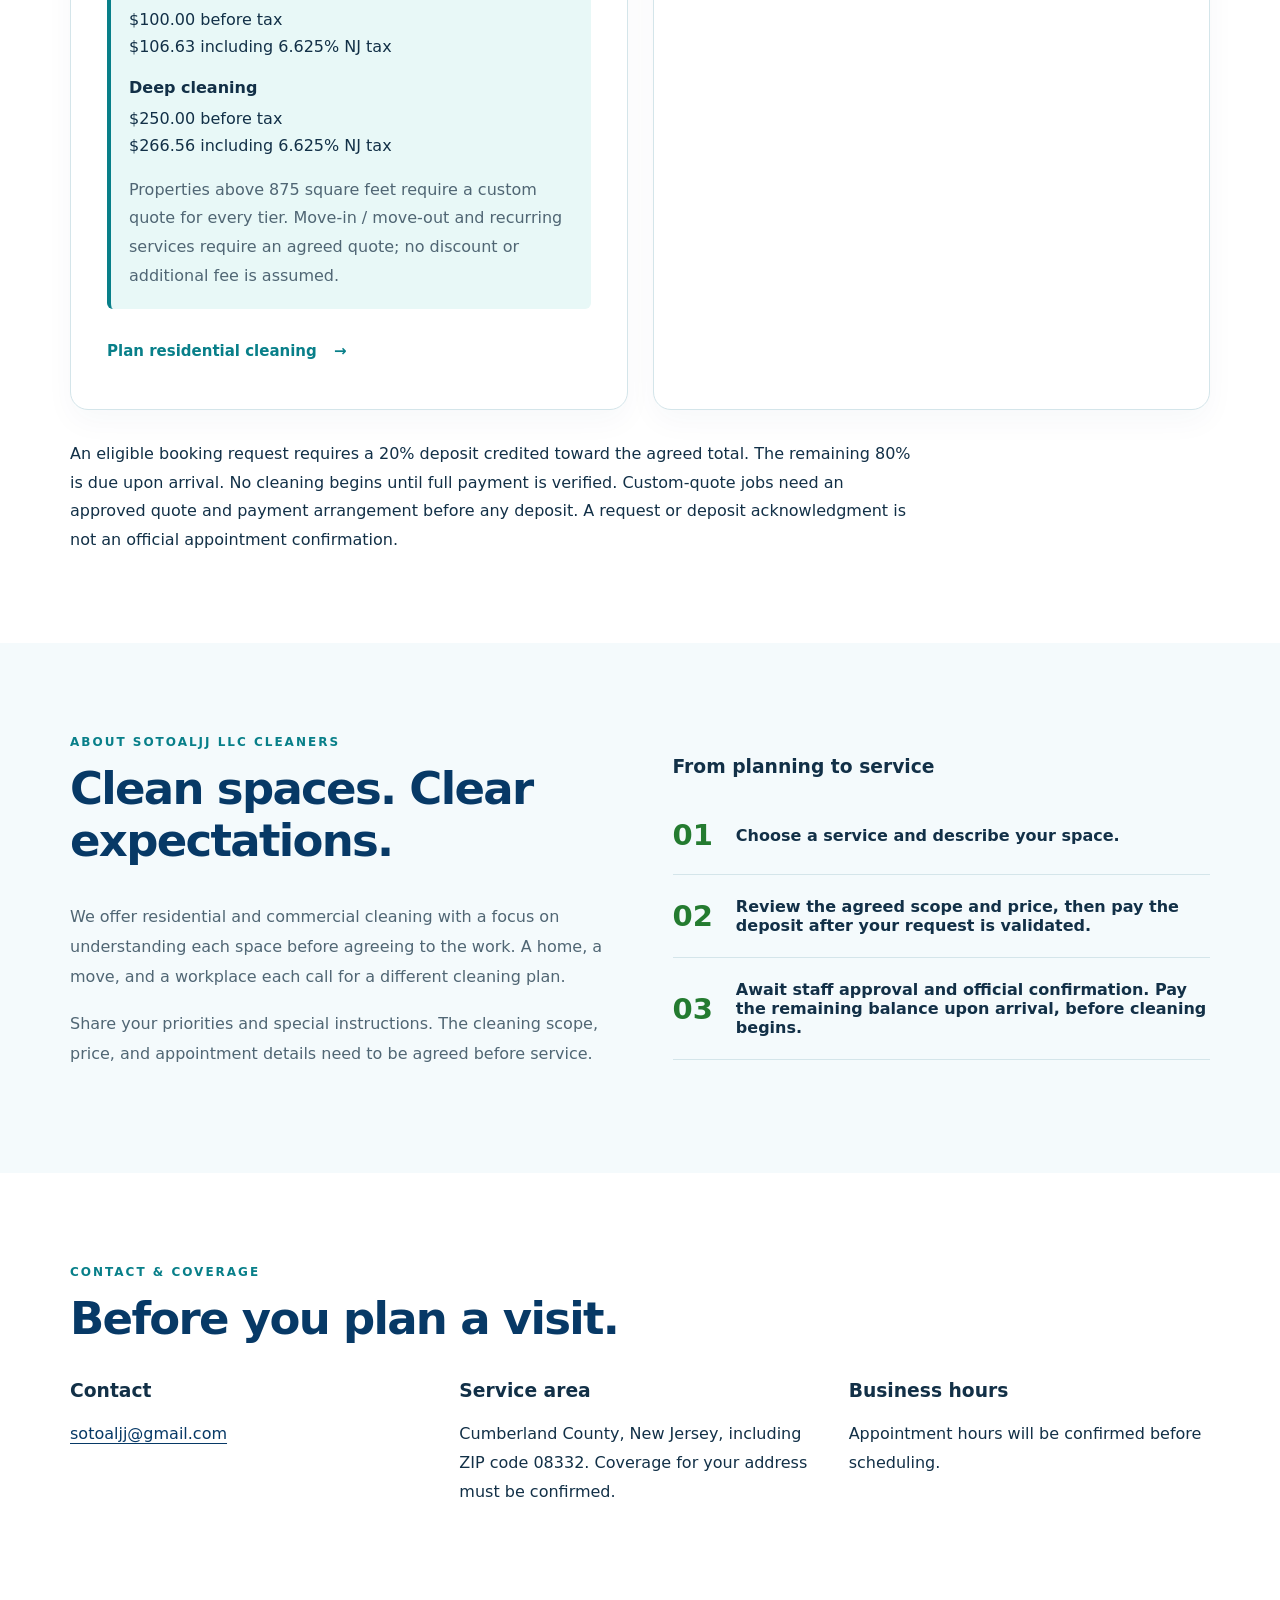
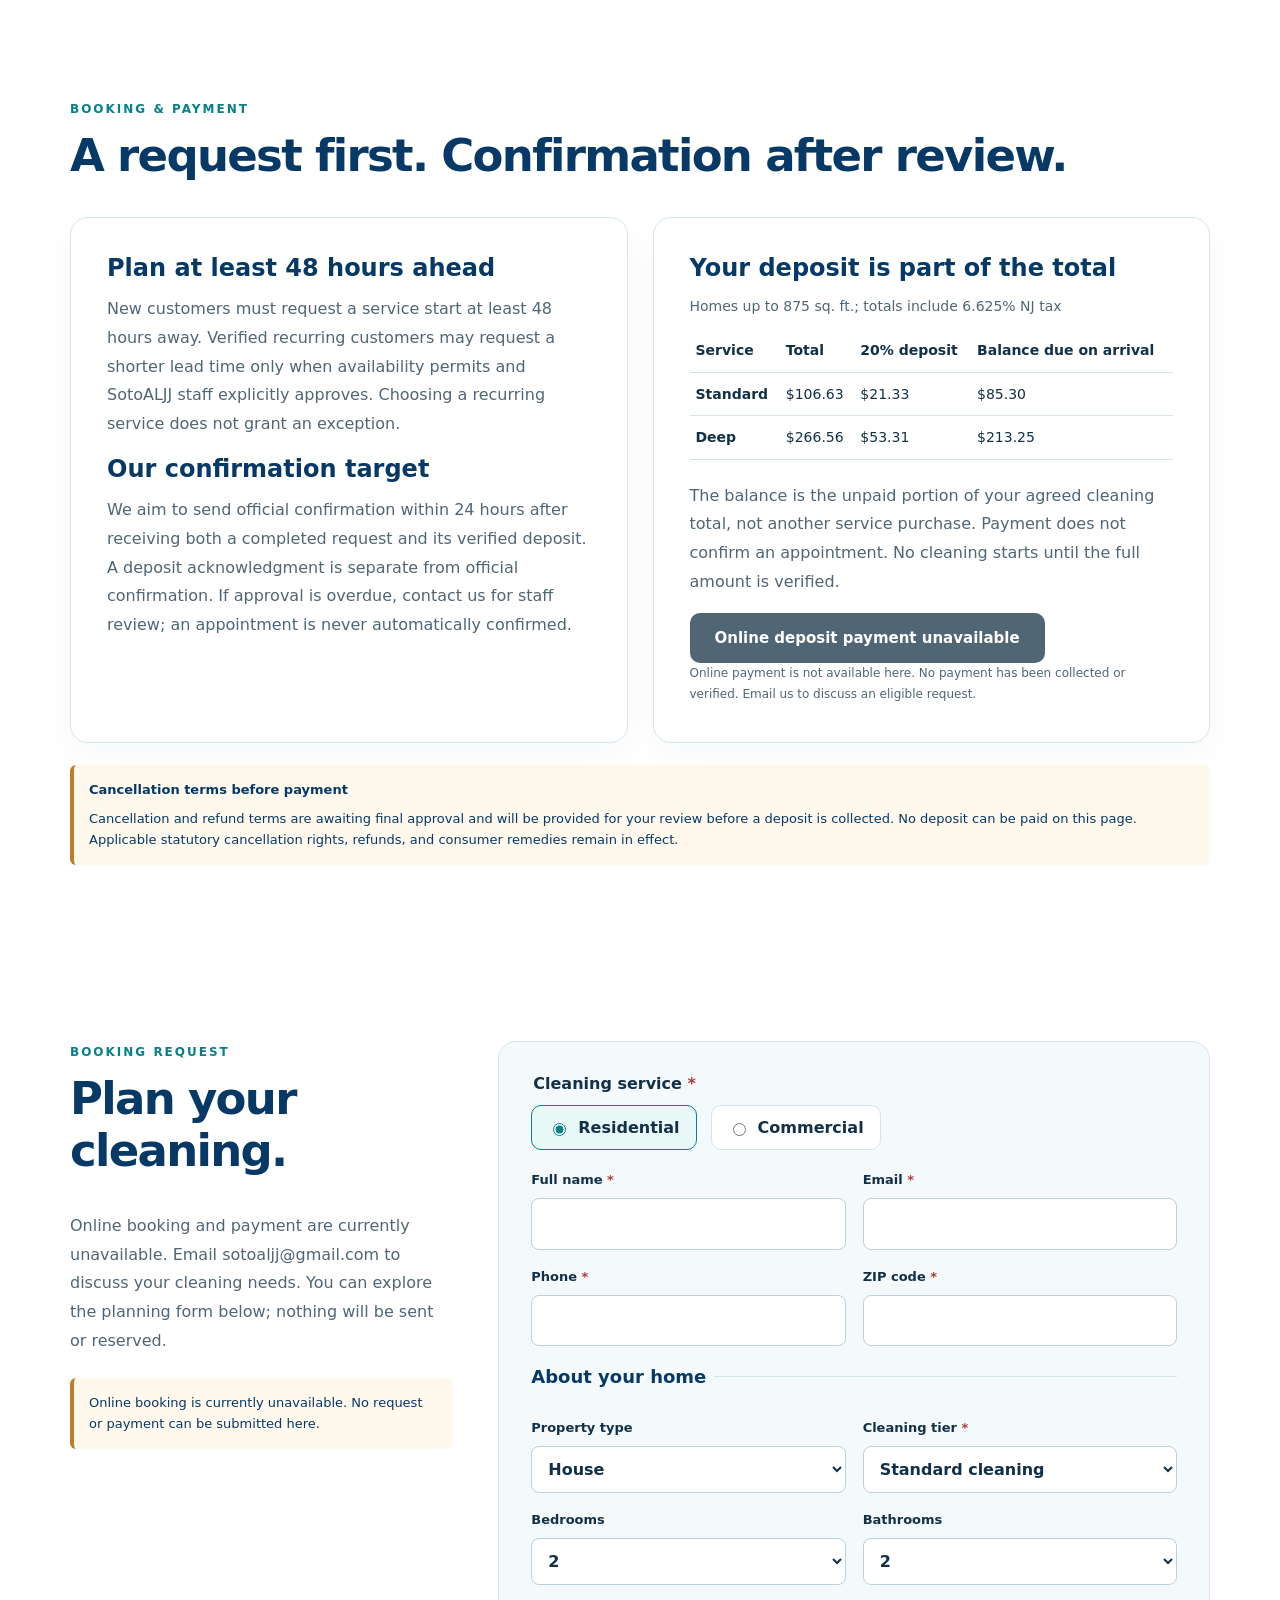
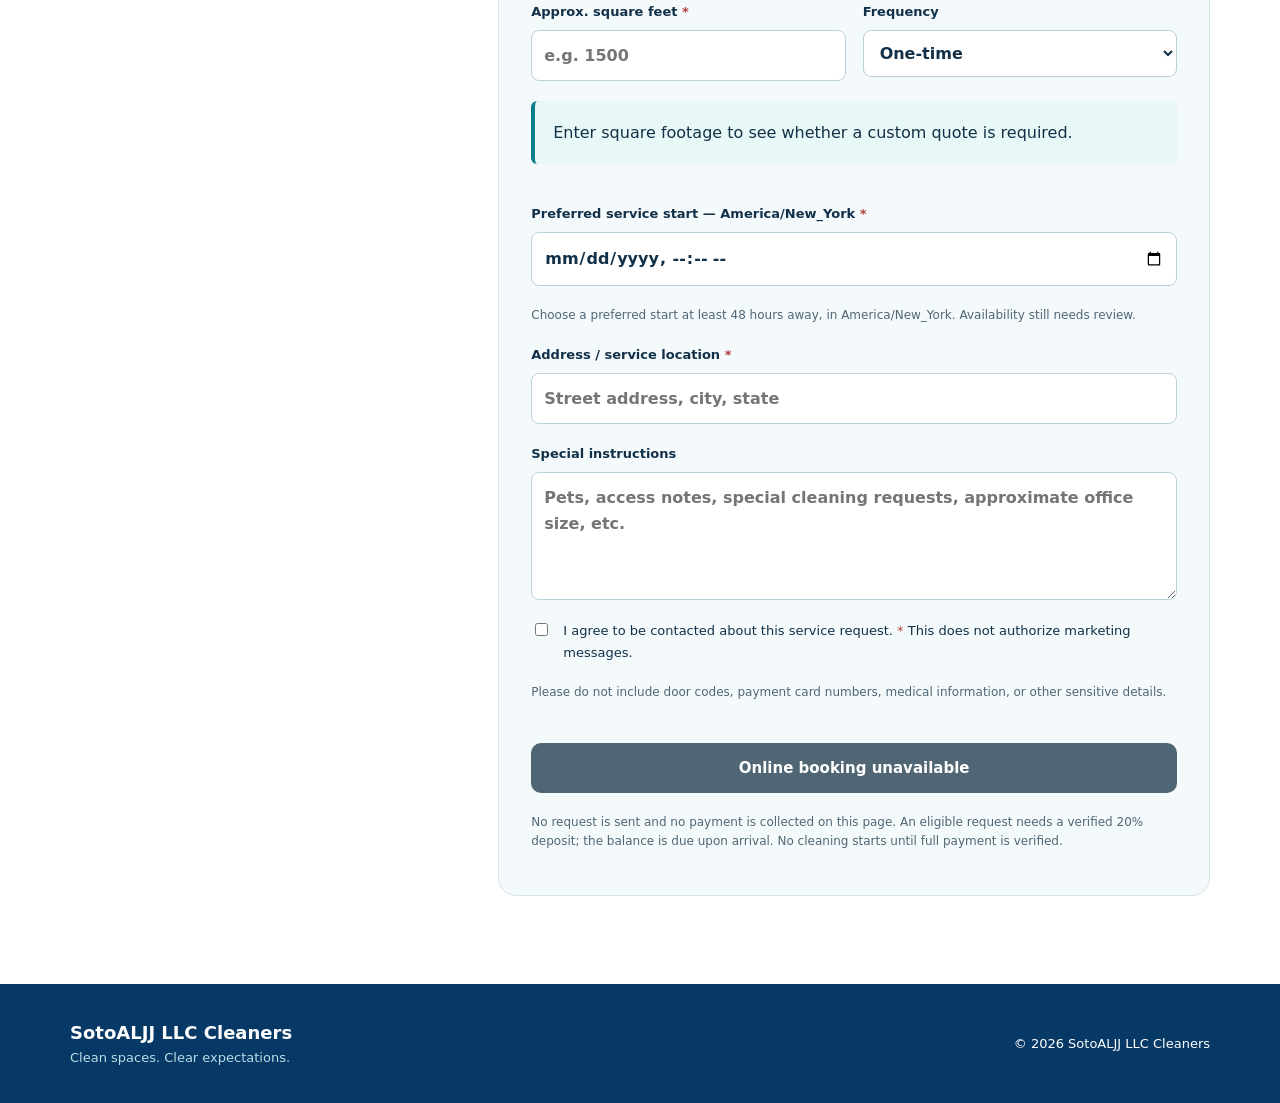
==== commit fe246504: "Add approved cleaning prices and booking guidance with inactive PayPal links" ====
--- a/index.html
+++ b/index.html
@@ -10,6 +10,7 @@
   <link rel="stylesheet" href="styles.css" />
   <link rel="stylesheet" href="accessibility.css" />
   <script defer src="config.js"></script>
+  <script defer src="booking-rules.js"></script>
   <script defer src="app.js"></script>
 </head>
 <body>
@@ -30,8 +31,10 @@
       <div class="cards">
         <article class="service-card"><div class="service-icon" aria-hidden="true">⌂</div><h3>Residential cleaning</h3>
           <p>Cleaning for houses, apartments, and condos. Choose the care your space needs and tell us its size, condition, and special requests.</p>
-          <ul class="service-list"><li><strong>Standard cleaning:</strong> routine cleaning needs.</li><li><strong>Deep cleaning:</strong> a more detailed cleaning scope.</li><li><strong>Move-in / move-out:</strong> cleaning during a change of home.</li><li><strong>Recurring cleaning:</strong> ongoing service at an agreed frequency.</li></ul>
-          <div class="price-note"><strong>Standard cleaning: $100</strong><p>For properties up to 875 square feet. Deep, move-in / move-out, and recurring cleaning require a confirmed quote. Properties above 875 square feet require a custom quote.</p></div>
+          <ul class="service-list"><li><strong>Standard cleaning:</strong> routine cleaning of kitchens, bathrooms, bedrooms, living areas, and floors.</li><li><strong>Deep cleaning:</strong> standard cleaning plus interior closets, cupboards, and laundry, provided working laundry equipment is available.</li><li><strong>Move-in / move-out:</strong> cleaning during a change of home.</li><li><strong>Recurring cleaning:</strong> ongoing service at an agreed frequency.</li></ul>
+          <div class="price-note"><strong>Fixed prices for homes up to 875 sq. ft.</strong>
+            <dl class="pricing-details"><dt>Standard cleaning</dt><dd>$100.00 before tax<br>$106.63 including 6.625% NJ tax</dd><dt>Deep cleaning</dt><dd>$250.00 before tax<br>$266.56 including 6.625% NJ tax</dd></dl>
+            <p>Properties above 875 square feet require a custom quote for every tier. Move-in / move-out and recurring services require an agreed quote; no discount or additional fee is assumed.</p></div>
           <button class="text-action" type="button" data-service="residential">Plan residential cleaning <span aria-hidden="true">→</span></button>
         </article>
         <article class="service-card"><div class="service-icon" aria-hidden="true">▦</div><h3>Commercial cleaning</h3>
@@ -40,17 +43,24 @@
           <button class="text-action" type="button" data-service="commercial">Plan commercial cleaning <span aria-hidden="true">→</span></button>
         </article>
       </div>
-      <p class="payment-note">All cleaning jobs must be paid in full before work begins. You will see the confirmed price before being asked to pay. A request is not a confirmed appointment or proof of payment.</p>
+      <p class="payment-note">An eligible booking request requires a 20% deposit credited toward the agreed total. The remaining 80% is due upon arrival. No cleaning begins until full payment is verified. Custom-quote jobs need an approved quote and payment arrangement before any deposit. A request or deposit acknowledgment is not an official appointment confirmation.</p>
     </div></section>
     <section class="feature section" id="about"><div class="wrap feature-grid">
       <div><span class="eyebrow">About SotoALJJ LLC Cleaners</span><h2>Clean spaces. Clear expectations.</h2>
         <p>We offer residential and commercial cleaning with a focus on understanding each space before agreeing to the work. A home, a move, and a workplace each call for a different cleaning plan.</p>
         <p>Share your priorities and special instructions. The cleaning scope, price, and appointment details need to be agreed before service.</p>
       </div>
-      <div><h3>From planning to service</h3><ol class="steps"><li><strong>01</strong><span>Choose a service and describe your space.</span></li><li><strong>02</strong><span>Review the agreed scope, confirmed price, and appointment details.</span></li><li><strong>03</strong><span>Pay in full through the approved secure payment process before cleaning begins.</span></li></ol></div>
+      <div><h3>From planning to service</h3><ol class="steps"><li><strong>01</strong><span>Choose a service and describe your space.</span></li><li><strong>02</strong><span>Review the agreed scope and price, then pay the deposit after your request is validated.</span></li><li><strong>03</strong><span>Await staff approval and official confirmation. Pay the remaining balance upon arrival, before cleaning begins.</span></li></ol></div>
     </div></section>
     <section class="section" id="contact"><div class="wrap"><span class="eyebrow">Contact &amp; coverage</span><h2>Before you plan a visit.</h2>
-      <div class="contact-grid"><article><h3>Contact</h3><div id="public-contact"><p><a href="mailto:sotoaljj@gmail.com">sotoaljj@gmail.com</a></p></div></article><article><h3>Service area</h3><p id="service-area">Cumberland County area, including ZIP code 08332.</p></article><article><h3>Business hours</h3><p id="business-hours">Appointment hours will be confirmed before scheduling.</p></article></div>
+      <div class="contact-grid"><article><h3>Contact</h3><div id="public-contact"><p><a href="mailto:sotoaljj@gmail.com">sotoaljj@gmail.com</a></p></div></article><article><h3>Service area</h3><p id="service-area">Cumberland County, New Jersey, including ZIP code 08332. Coverage for your address must be confirmed.</p></article><article><h3>Business hours</h3><p id="business-hours">Appointment hours will be confirmed before scheduling.</p></article></div>
+    </div></section>
+    <section class="section payment-guidance" id="payments"><div class="wrap">
+      <span class="eyebrow">Booking &amp; payment</span><h2>A request first. Confirmation after review.</h2>
+      <div class="cards"><article class="service-card"><h3>Plan at least 48 hours ahead</h3><p>New customers must request a service start at least 48 hours away. Verified recurring customers may request a shorter lead time only when availability permits and SotoALJJ staff explicitly approves. Choosing a recurring service does not grant an exception.</p><h3>Our confirmation target</h3><p>We aim to send official confirmation within 24 hours after receiving both a completed request and its verified deposit. A deposit acknowledgment is separate from official confirmation. If approval is overdue, contact us for staff review; an appointment is never automatically confirmed.</p></article>
+      <article class="service-card"><h3>Your deposit is part of the total</h3><div class="table-scroll" tabindex="0" role="region" aria-label="Deposit and balance amounts"><table class="payment-table"><caption>Homes up to 875 sq. ft.; totals include 6.625% NJ tax</caption><thead><tr><th scope="col">Service</th><th scope="col">Total</th><th scope="col">20% deposit</th><th scope="col">Balance due on arrival</th></tr></thead><tbody><tr><th scope="row">Standard</th><td>$106.63</td><td>$21.33</td><td>$85.30</td></tr><tr><th scope="row">Deep</th><td>$266.56</td><td>$53.31</td><td>$213.25</td></tr></tbody></table></div><p>The balance is the unpaid portion of your agreed cleaning total, not another service purchase. Payment does not confirm an appointment. No cleaning starts until the full amount is verified.</p>
+      <button type="button" id="deposit-payment" class="btn primary" disabled aria-describedby="payment-unavailable">Online deposit payment unavailable</button><p id="payment-unavailable" class="hint">Online payment is not available here. No payment has been collected or verified. Email us to discuss an eligible request.</p></article></div>
+      <div class="status"><strong>Cancellation terms before payment</strong><p>Cancellation and refund terms are awaiting final approval and will be provided for your review before a deposit is collected. No deposit can be paid on this page. Applicable statutory cancellation rights, refunds, and consumer remedies remain in effect.</p></div>
     </div></section>
     <section class="booking section" id="booking"><div class="wrap booking-shell"><div class="booking-intro"><span class="eyebrow">Booking request</span><h2>Plan your cleaning.</h2><p>Online booking and payment are currently unavailable. Email sotoaljj@gmail.com to discuss your cleaning needs. You can explore the planning form below; nothing will be sent or reserved.</p><div class="status" id="connection-status" role="status">Online booking is currently unavailable. No request or payment can be submitted here.</div></div><noscript><p>JavaScript is required to explore the service form. Online submissions remain unavailable.</p></noscript><form id="booking-form" class="booking-form" aria-describedby="connection-status" novalidate><fieldset id="booking-fields" disabled><legend class="sr-only">Cleaning request details</legend>
       <fieldset class="choice"><legend>Cleaning service <span class="required">*</span></legend><label class="choice-option"><input type="radio" name="service_type" value="residential" checked> <span>Residential</span></label><label class="choice-option"><input type="radio" name="service_type" value="commercial"> <span>Commercial</span></label></fieldset>
@@ -63,11 +73,11 @@
         <label>Cleaning tier / existing service <span class="required">*</span><input name="commercial_cleaning_tier" maxlength="120" placeholder="Describe your requested or existing service" required aria-describedby="commercial-tier-note"></label>
         <label>Requested frequency <span class="required">*</span><select name="commercial_frequency" required><option value="one_time">One-time</option><option value="weekly">Weekly</option><option value="biweekly">Every 2 weeks</option><option value="monthly">Monthly</option><option value="custom">Custom schedule</option></select></label>
       </div><label>Cleaning scope <span class="required">*</span><textarea name="commercial_scope" maxlength="2000" rows="3" required placeholder="Areas to clean, priorities, and service requirements"></textarea></label><p id="commercial-tier-note" class="hint">Your requested tier will be reviewed against the available services. All commercial work requires a custom quote.</p></fieldset>
-      <div class="form-grid"><label>Preferred date <span class="required">*</span><input name="preferred_date" type="date" required></label><label>Preferred time window <span class="required">*</span><select name="preferred_time" required><option value="morning">Morning</option><option value="afternoon">Afternoon</option><option value="flexible">Flexible</option></select></label></div>
+      <label>Preferred service start — America/New_York <span class="required">*</span><input name="preferred_date" type="datetime-local" step="60" required aria-describedby="appointment-guidance"></label><p id="appointment-guidance" class="hint" role="status" aria-live="polite">New customers need at least 48 hours before the requested start. All requests require availability review and staff approval.</p>
       <label>Address / service location <span class="required">*</span><input name="service_address" autocomplete="street-address" maxlength="250" placeholder="Street address, city, state" required></label><label>Special instructions <textarea name="notes" rows="4" maxlength="2000" placeholder="Pets, access notes, special cleaning requests, approximate office size, etc."></textarea></label>
       <label class="consent"><input type="checkbox" name="contact_consent" required><span>I agree to be contacted about this service request. <span class="required">*</span> This does not authorize marketing messages.</span></label>
       <p class="hint">Please do not include door codes, payment card numbers, medical information, or other sensitive details.</p>
-      </fieldset><div id="form-feedback" role="status" aria-live="polite"></div><button type="submit" id="submit-booking" class="btn primary" disabled>Online booking unavailable</button><p class="micro">No request is sent and no payment is collected on this page. Your confirmed price and full payment must be handled before work begins.</p>
+      </fieldset><div id="form-feedback" role="status" aria-live="polite"></div><button type="submit" id="submit-booking" class="btn primary" disabled>Online booking unavailable</button><p class="micro">No request is sent and no payment is collected on this page. An eligible request needs a verified 20% deposit; the balance is due upon arrival. No cleaning starts until full payment is verified.</p>
     </form></div></section>
   </main><footer><div class="wrap footer-content"><div><strong>SotoALJJ LLC Cleaners</strong><p>Clean spaces. Clear expectations.</p></div><span>© <span id="year"></span> SotoALJJ LLC Cleaners</span></div></footer>
 </body></html>
--- a/accessibility.css
+++ b/accessibility.css
@@ -22,6 +22,16 @@
 .subsection>.form-grid { margin-top:12px; }
 .subsection>label { margin-top:17px; }
 #submit-booking:disabled { cursor:not-allowed; opacity:1; background:#506674; border-color:#506674; }
+#deposit-payment:disabled { cursor:not-allowed; background:#506674; border-color:#506674; }
+.pricing-details dt { font-weight:750; margin-top:12px; }
+.pricing-details dd { margin:4px 0 14px; }
+.table-scroll { overflow-x:auto; }
+.service-card { min-width:0; }
+.payment-table { width:100%; border-collapse:collapse; font-size:14px; line-height:1.6; margin-bottom:22px; }
+.payment-table caption { text-align:left; padding-bottom:12px; color:var(--muted); }
+.payment-table th,.payment-table td { padding:10px 6px; text-align:left; vertical-align:top; border-bottom:1px solid var(--border); }
+.payment-guidance .status p { margin:8px 0 0; }
+.booking-form input[type=datetime-local] { min-width:0; max-width:100%; }
 .booking-form input,.booking-form select,.booking-form textarea { font-size:16px; }
 .booking-form label:not(.choice-option):not(.consent) { display:block; line-height:1.6; }
 .booking-form label:not(.choice-option):not(.consent)>input,
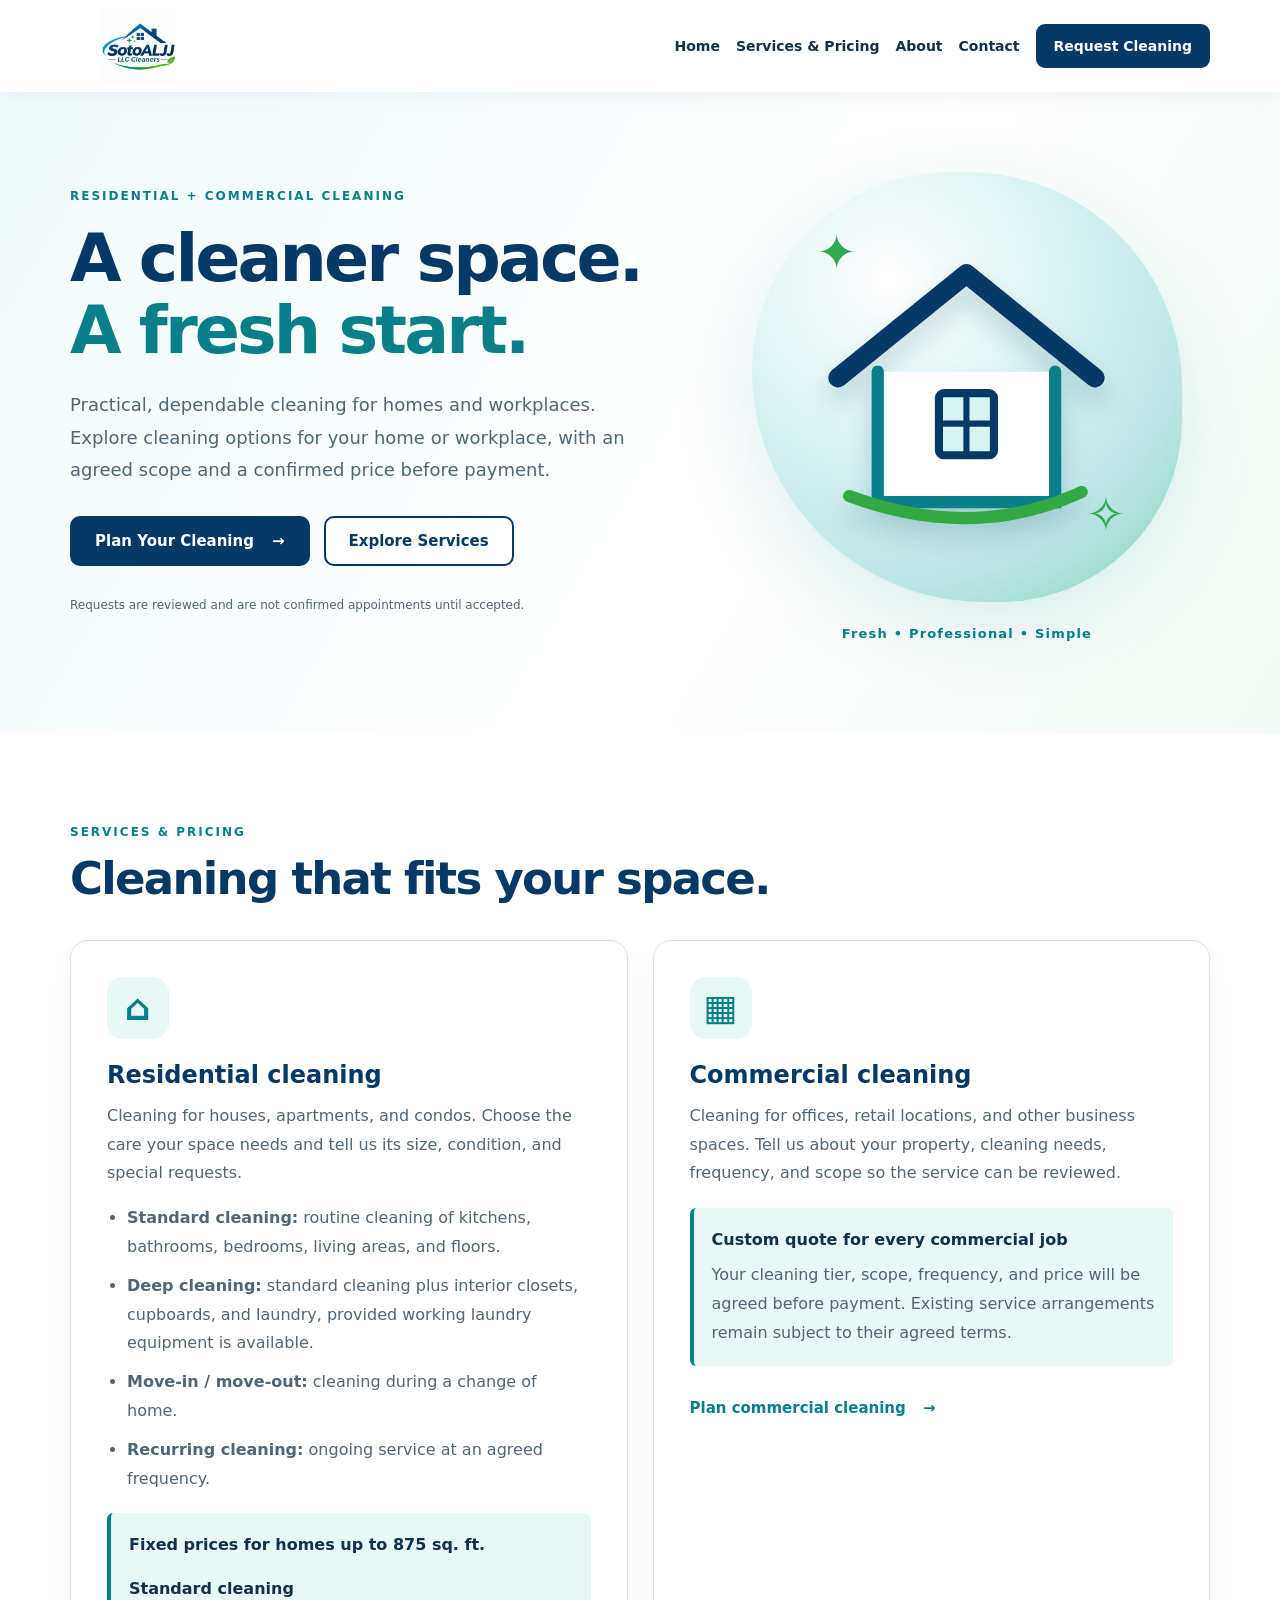
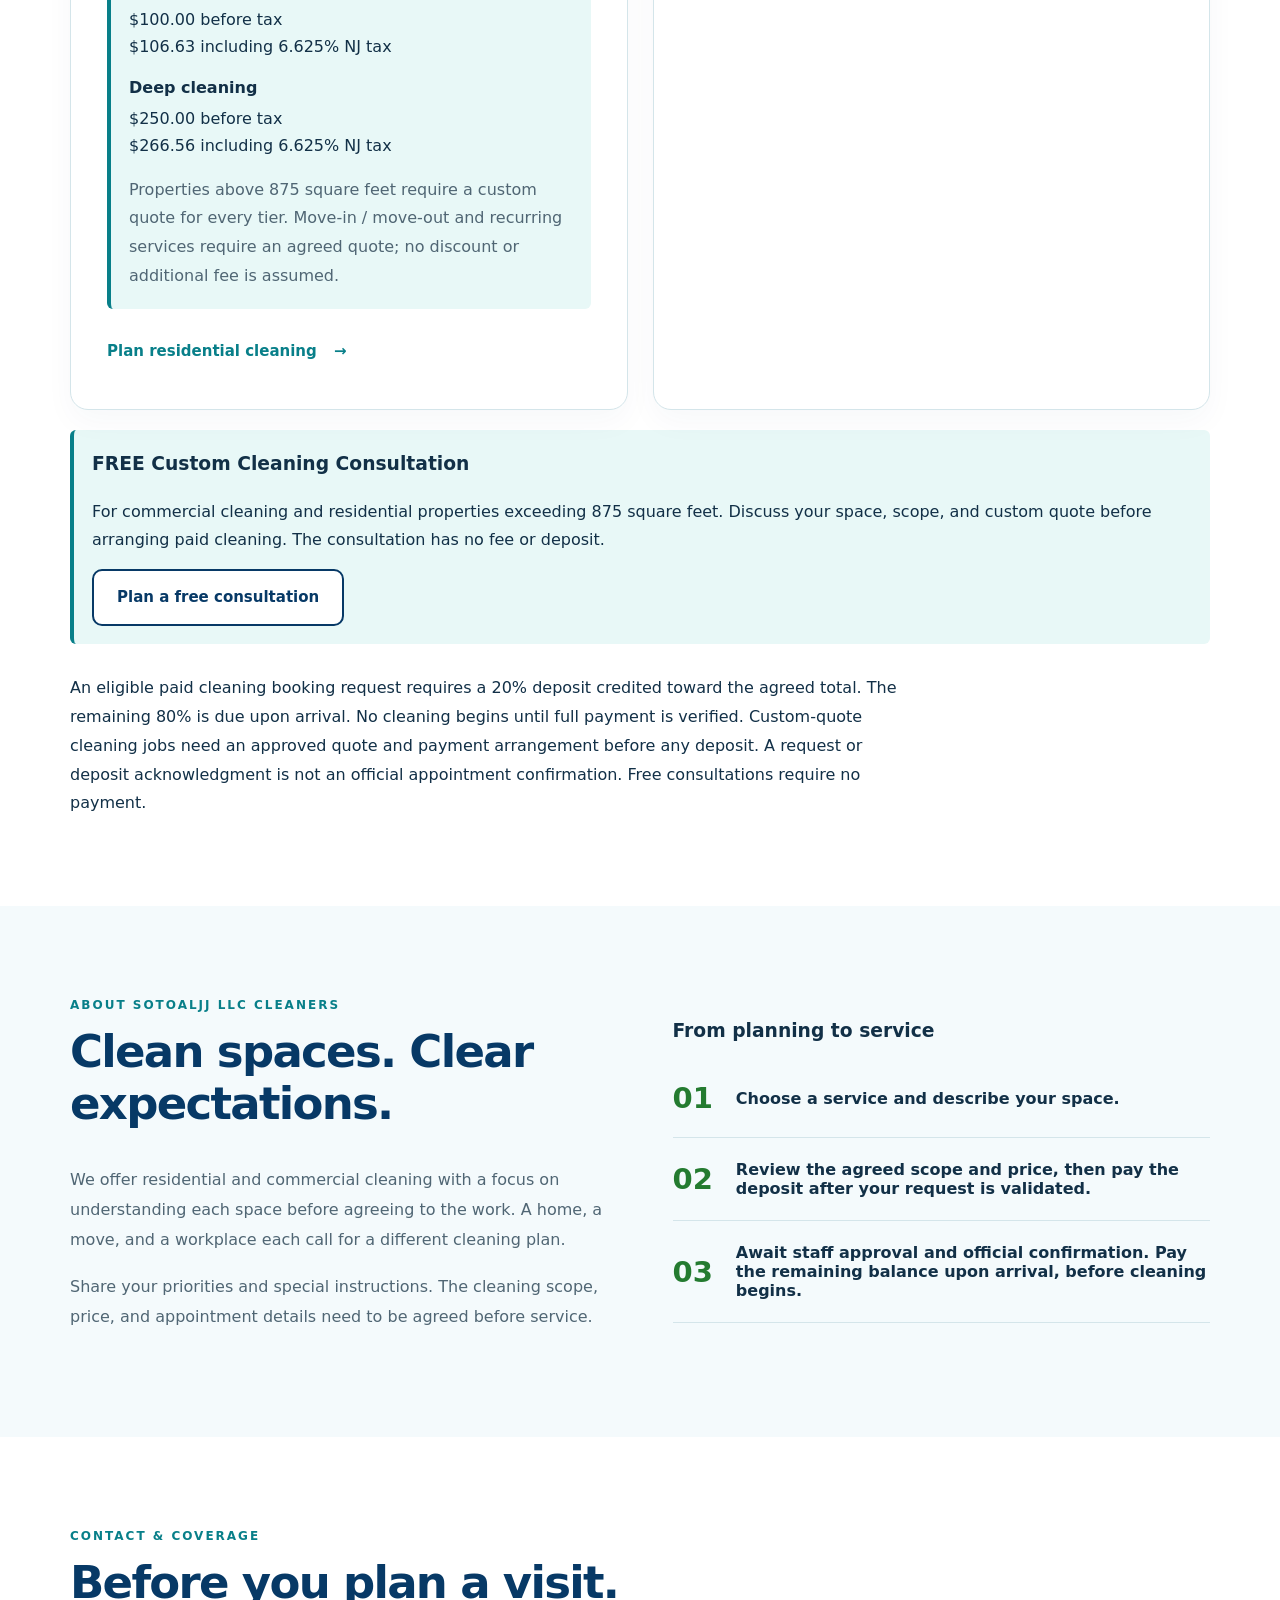
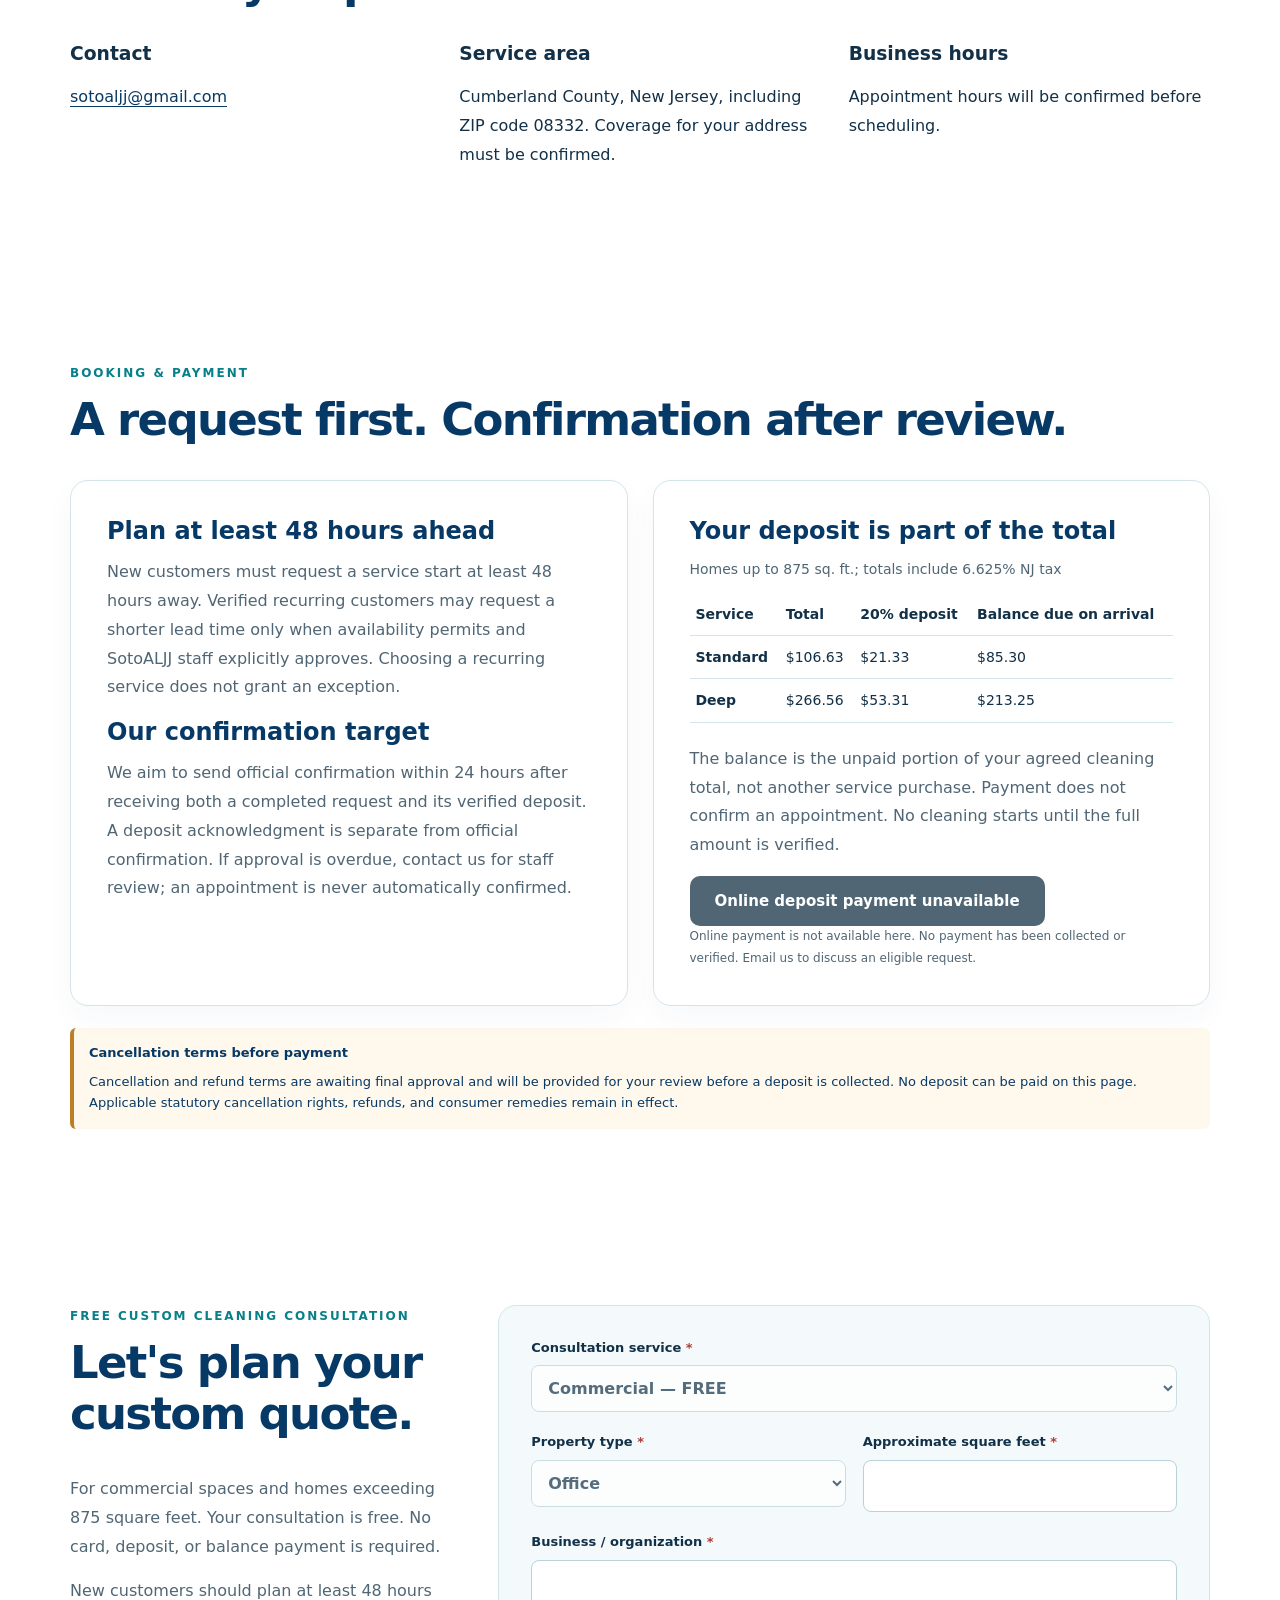
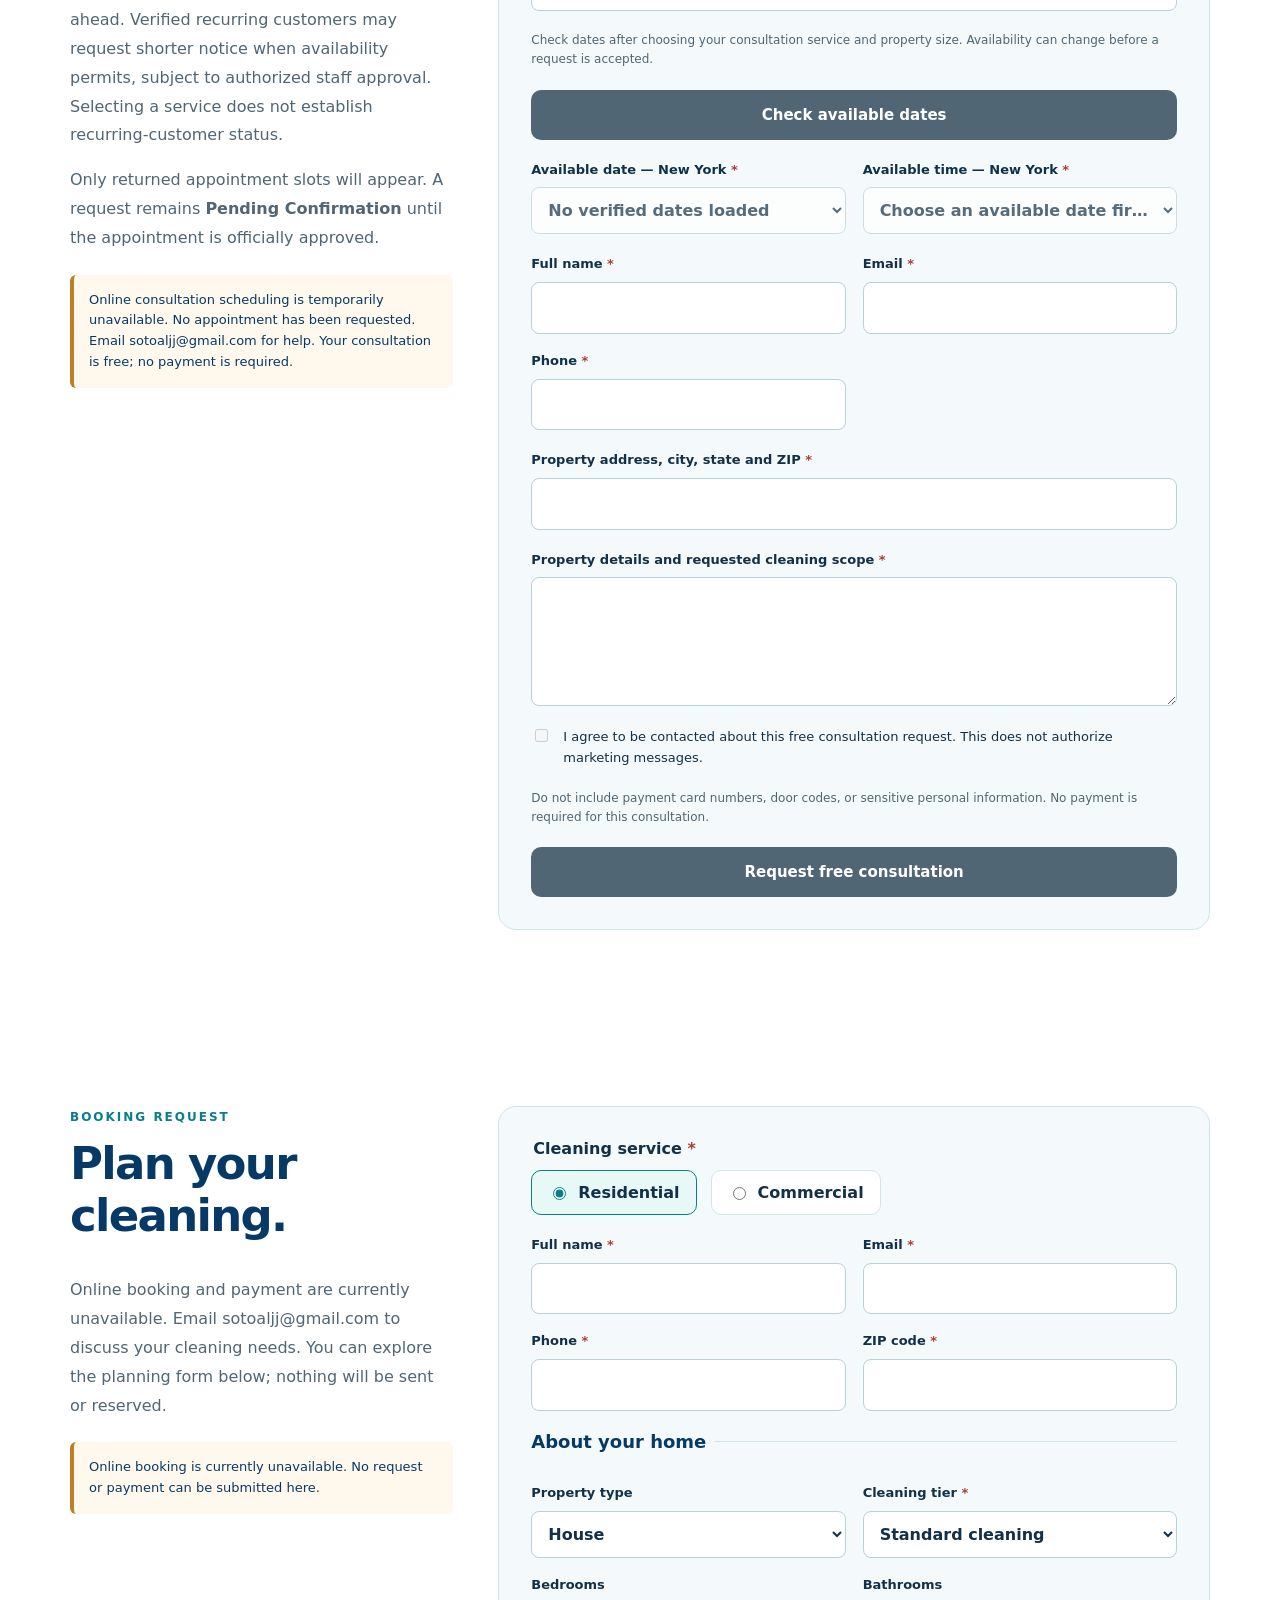
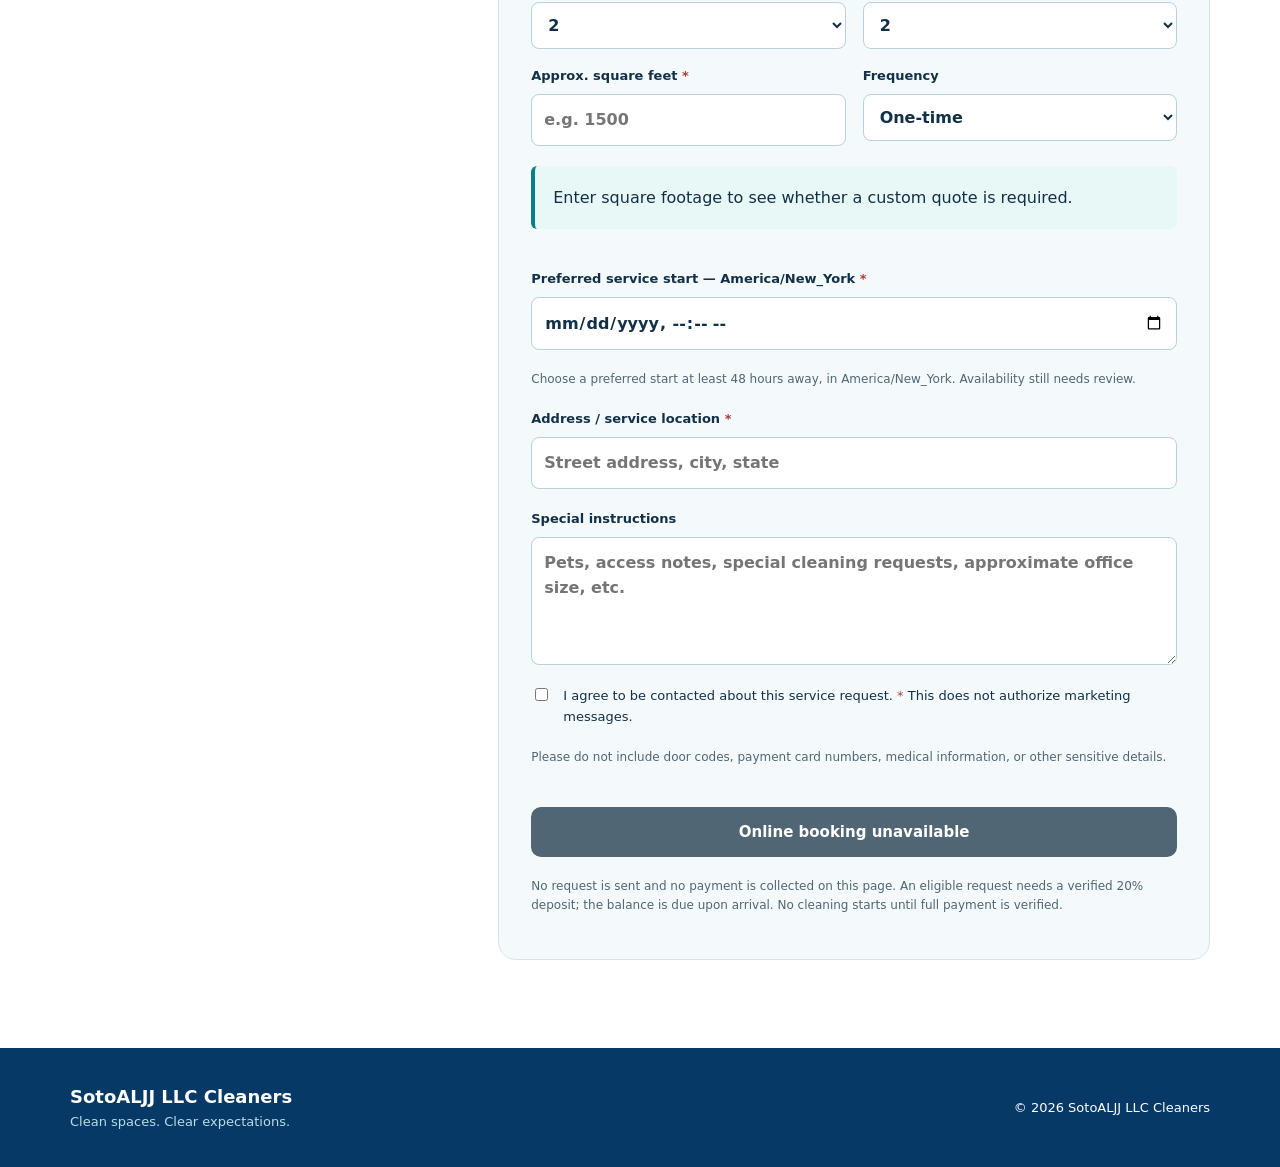
==== commit 6ca39de8: "Prepare free consultation calendar UI with verified-response safeguards" ====
--- a/index.html
+++ b/index.html
@@ -12,6 +12,7 @@
   <script defer src="config.js"></script>
   <script defer src="booking-rules.js"></script>
   <script defer src="app.js"></script>
+  <script defer src="consultation.js"></script>
 </head>
 <body>
   <a href="#main" class="skip">Skip to content</a>
@@ -43,7 +44,8 @@
           <button class="text-action" type="button" data-service="commercial">Plan commercial cleaning <span aria-hidden="true">→</span></button>
         </article>
       </div>
-      <p class="payment-note">An eligible booking request requires a 20% deposit credited toward the agreed total. The remaining 80% is due upon arrival. No cleaning begins until full payment is verified. Custom-quote jobs need an approved quote and payment arrangement before any deposit. A request or deposit acknowledgment is not an official appointment confirmation.</p>
+      <div class="price-note"><h3>FREE Custom Cleaning Consultation</h3><p>For commercial cleaning and residential properties exceeding 875 square feet. Discuss your space, scope, and custom quote before arranging paid cleaning. The consultation has no fee or deposit.</p><a class="btn outline" href="#consultation">Plan a free consultation</a></div>
+      <p class="payment-note">An eligible paid cleaning booking request requires a 20% deposit credited toward the agreed total. The remaining 80% is due upon arrival. No cleaning begins until full payment is verified. Custom-quote cleaning jobs need an approved quote and payment arrangement before any deposit. A request or deposit acknowledgment is not an official appointment confirmation. Free consultations require no payment.</p>
     </div></section>
     <section class="feature section" id="about"><div class="wrap feature-grid">
       <div><span class="eyebrow">About SotoALJJ LLC Cleaners</span><h2>Clean spaces. Clear expectations.</h2>
@@ -61,6 +63,26 @@
       <article class="service-card"><h3>Your deposit is part of the total</h3><div class="table-scroll" tabindex="0" role="region" aria-label="Deposit and balance amounts"><table class="payment-table"><caption>Homes up to 875 sq. ft.; totals include 6.625% NJ tax</caption><thead><tr><th scope="col">Service</th><th scope="col">Total</th><th scope="col">20% deposit</th><th scope="col">Balance due on arrival</th></tr></thead><tbody><tr><th scope="row">Standard</th><td>$106.63</td><td>$21.33</td><td>$85.30</td></tr><tr><th scope="row">Deep</th><td>$266.56</td><td>$53.31</td><td>$213.25</td></tr></tbody></table></div><p>The balance is the unpaid portion of your agreed cleaning total, not another service purchase. Payment does not confirm an appointment. No cleaning starts until the full amount is verified.</p>
       <button type="button" id="deposit-payment" class="btn primary" disabled aria-describedby="payment-unavailable">Online deposit payment unavailable</button><p id="payment-unavailable" class="hint">Online payment is not available here. No payment has been collected or verified. Email us to discuss an eligible request.</p></article></div>
       <div class="status"><strong>Cancellation terms before payment</strong><p>Cancellation and refund terms are awaiting final approval and will be provided for your review before a deposit is collected. No deposit can be paid on this page. Applicable statutory cancellation rights, refunds, and consumer remedies remain in effect.</p></div>
+    </div></section>
+    <section class="section" id="consultation"><div class="wrap booking-shell">
+      <div class="booking-intro"><span class="eyebrow">FREE Custom Cleaning Consultation</span><h2>Let's plan your custom quote.</h2><p>For commercial spaces and homes exceeding 875 square feet. Your consultation is free. No card, deposit, or balance payment is required.</p><p>New customers should plan at least 48 hours ahead. Verified recurring customers may request shorter notice when availability permits, subject to authorized staff approval. Selecting a service does not establish recurring-customer status.</p><p>Only returned appointment slots will appear. A request remains <strong>Pending Confirmation</strong> until the appointment is officially approved.</p><div id="consultation-status" class="status" role="status" aria-live="polite">Online consultation scheduling is temporarily unavailable. No appointment has been requested. Email sotoaljj@gmail.com for help. Your consultation is free; no payment is required.</div></div>
+      <form id="consultation-form" class="booking-form" aria-describedby="consultation-status" novalidate>
+        <fieldset id="consultation-fields" disabled><legend class="sr-only">Free consultation details</legend>
+          <label>Consultation service <span class="required">*</span><select name="consultation_service" required><option value="commercial_custom_consultation">Commercial — FREE</option><option value="residential_custom_consultation">Home &gt;875 sq. ft. — FREE</option></select></label>
+          <div class="form-grid"><label>Property type <span class="required">*</span><select name="consultation_property_type" required><option value="office">Office</option><option value="retail">Retail</option><option value="house">House</option><option value="apartment">Apartment / condo</option><option value="other">Other</option></select></label><label>Approximate square feet <span class="required">*</span><input name="consultation_size" type="number" min="1" step="1" required></label></div>
+          <label id="consultation-business-label">Business / organization <span class="required">*</span><input name="consultation_business" maxlength="160" required autocomplete="organization"></label>
+          <p class="hint">Check dates after choosing your consultation service and property size. Availability can change before a request is accepted.</p>
+          <button id="consultation-load" class="btn outline" type="button" disabled>Check available dates</button>
+          <div class="form-grid"><label>Available date — New York <span class="required">*</span><select name="consultation_date" required disabled><option value="">No verified dates loaded</option></select></label><label>Available time — New York <span class="required">*</span><select name="consultation_slot" required disabled><option value="">Choose an available date first</option></select></label></div>
+          <div class="form-grid"><label>Full name <span class="required">*</span><input name="consultation_name" autocomplete="name" maxlength="120" required></label><label>Email <span class="required">*</span><input name="consultation_email" type="email" autocomplete="email" maxlength="254" required></label><label>Phone <span class="required">*</span><input name="consultation_phone" type="tel" autocomplete="tel" maxlength="30" required></label></div>
+          <label>Property address, city, state and ZIP <span class="required">*</span><input name="consultation_address" autocomplete="street-address" maxlength="250" required></label>
+          <label>Property details and requested cleaning scope <span class="required">*</span><textarea name="consultation_scope" rows="4" maxlength="2000" required></textarea></label>
+          <label class="consent"><input type="checkbox" name="consultation_consent" required><span>I agree to be contacted about this free consultation request. This does not authorize marketing messages.</span></label>
+          <p class="hint">Do not include payment card numbers, door codes, or sensitive personal information. No payment is required for this consultation.</p>
+        </fieldset>
+        <button id="consultation-submit" class="btn primary" type="submit" disabled>Request free consultation</button>
+        <button id="consultation-refresh" class="btn outline" type="button" hidden disabled>Check confirmation status</button>
+      </form>
     </div></section>
     <section class="booking section" id="booking"><div class="wrap booking-shell"><div class="booking-intro"><span class="eyebrow">Booking request</span><h2>Plan your cleaning.</h2><p>Online booking and payment are currently unavailable. Email sotoaljj@gmail.com to discuss your cleaning needs. You can explore the planning form below; nothing will be sent or reserved.</p><div class="status" id="connection-status" role="status">Online booking is currently unavailable. No request or payment can be submitted here.</div></div><noscript><p>JavaScript is required to explore the service form. Online submissions remain unavailable.</p></noscript><form id="booking-form" class="booking-form" aria-describedby="connection-status" novalidate><fieldset id="booking-fields" disabled><legend class="sr-only">Cleaning request details</legend>
       <fieldset class="choice"><legend>Cleaning service <span class="required">*</span></legend><label class="choice-option"><input type="radio" name="service_type" value="residential" checked> <span>Residential</span></label><label class="choice-option"><input type="radio" name="service_type" value="commercial"> <span>Commercial</span></label></fieldset>
--- a/accessibility.css
+++ b/accessibility.css
@@ -1,4 +1,5 @@
 /* Overrides retain the original palette and layout. */
+[hidden] { display:none !important; }
 .micro { color: #506674 !important; }
 .steps strong { color:#247b30; }
 .sr-only { position:absolute; width:1px; height:1px; padding:0; margin:-1px; overflow:hidden; clip-path:inset(50%); white-space:nowrap; border:0; }
@@ -17,6 +18,9 @@
 .contact-grid p { line-height:1.8; overflow-wrap:anywhere; }
 .contact-grid a { color:var(--navy); text-underline-offset:4px; }
 #booking-fields { border:0; padding:0; margin:0; min-width:0; display:flex; flex-direction:column; gap:20px; }
+#consultation-fields { border:0; padding:0; margin:0; min-width:0; display:flex; flex-direction:column; gap:20px; }
+#consultation-form select { max-width:100%; text-overflow:ellipsis; }
+#consultation-submit:disabled,#consultation-load:disabled { cursor:not-allowed; background:#506674; border-color:#506674; color:#fff; }
 .subsection { border:0; border-top:1px solid var(--border); padding:19px 0 0; margin:0; min-width:0; }
 .subsection legend { color:var(--navy); font-size:18px; font-weight:700; padding:0 8px 0 0; }
 .subsection>.form-grid { margin-top:12px; }
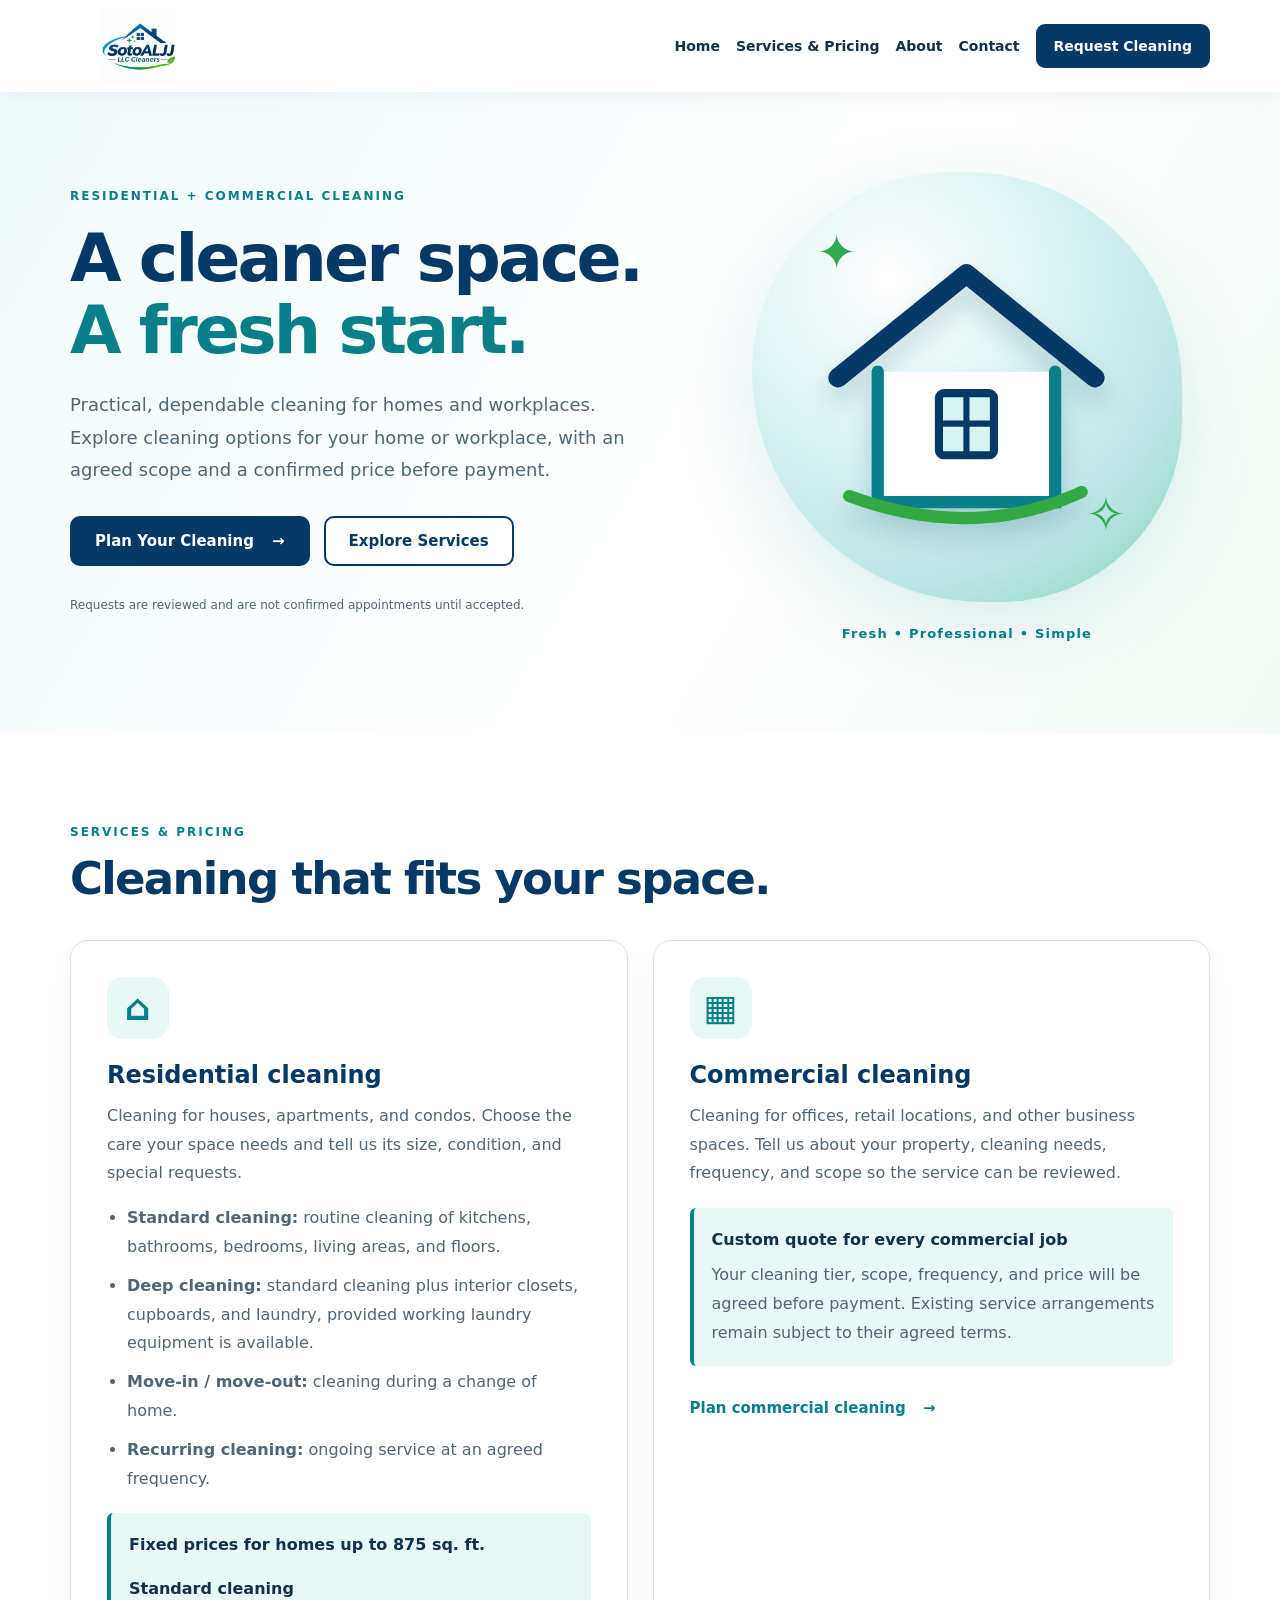
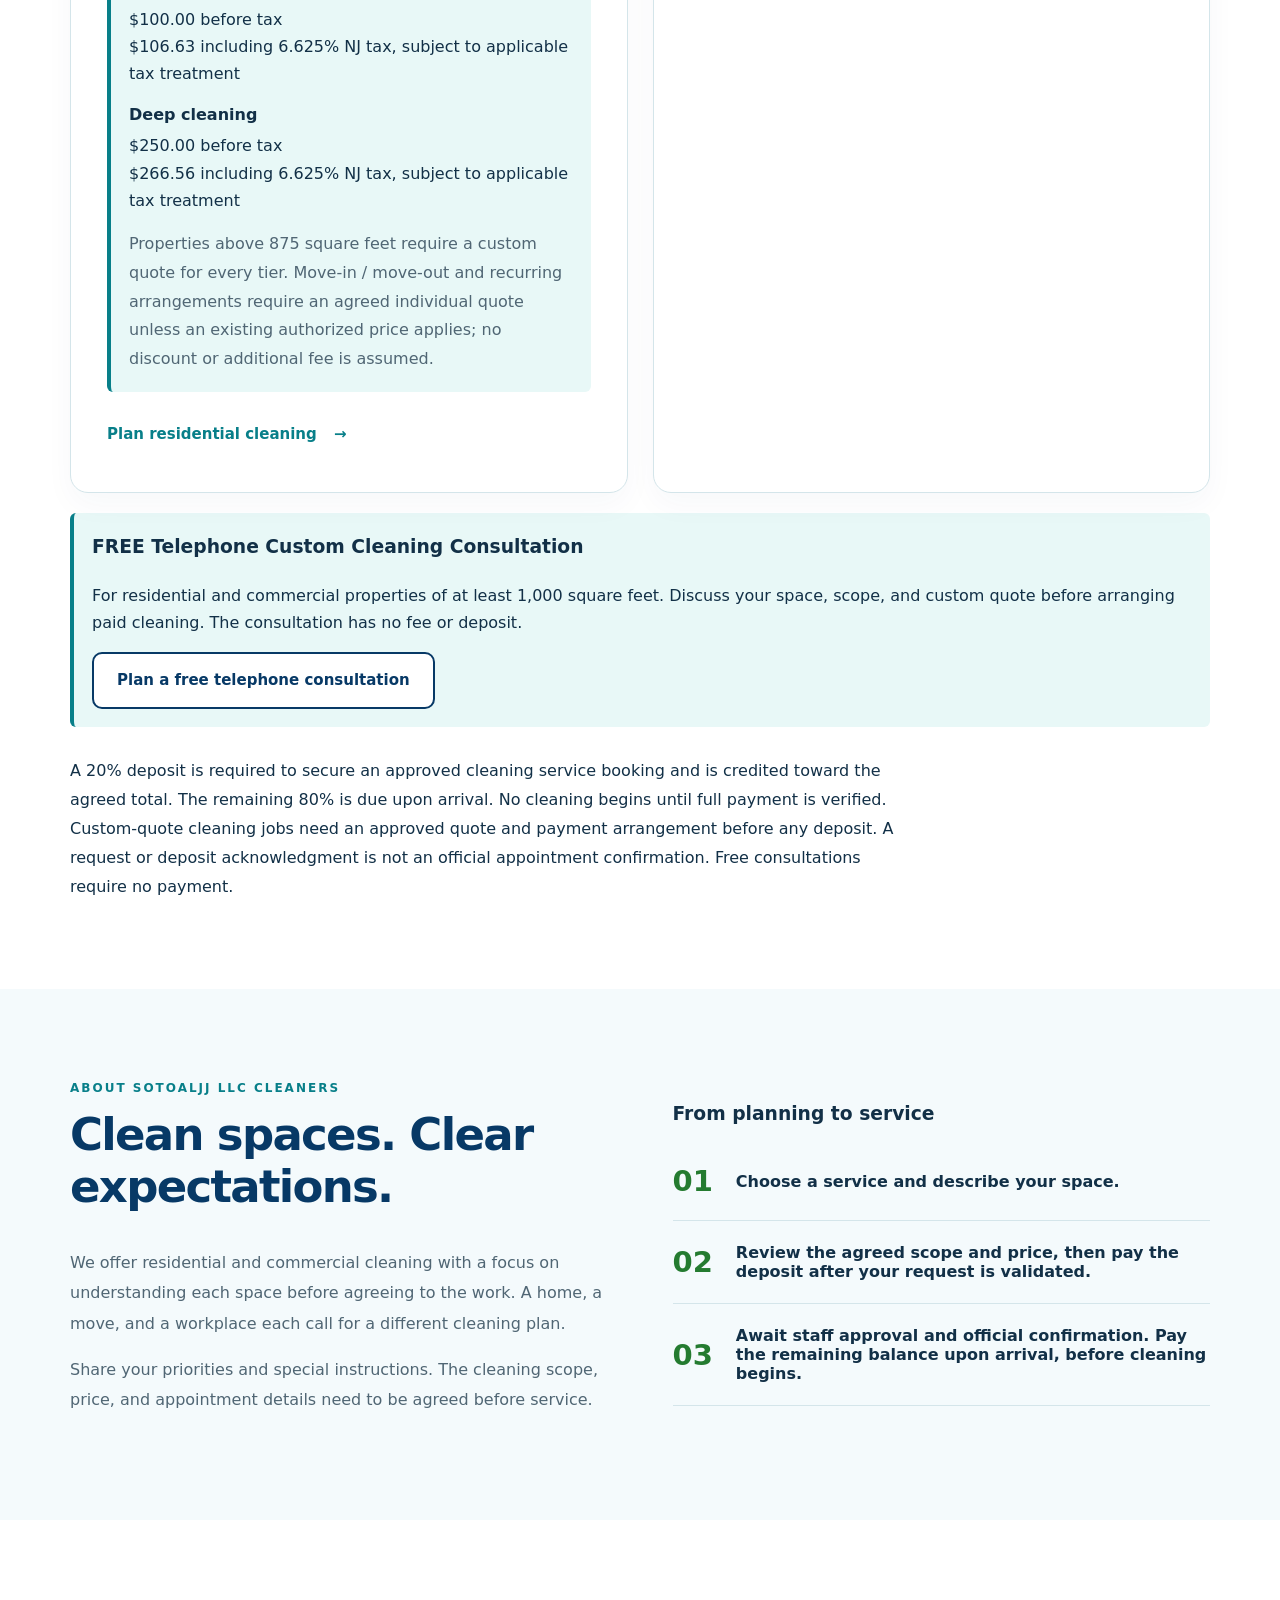
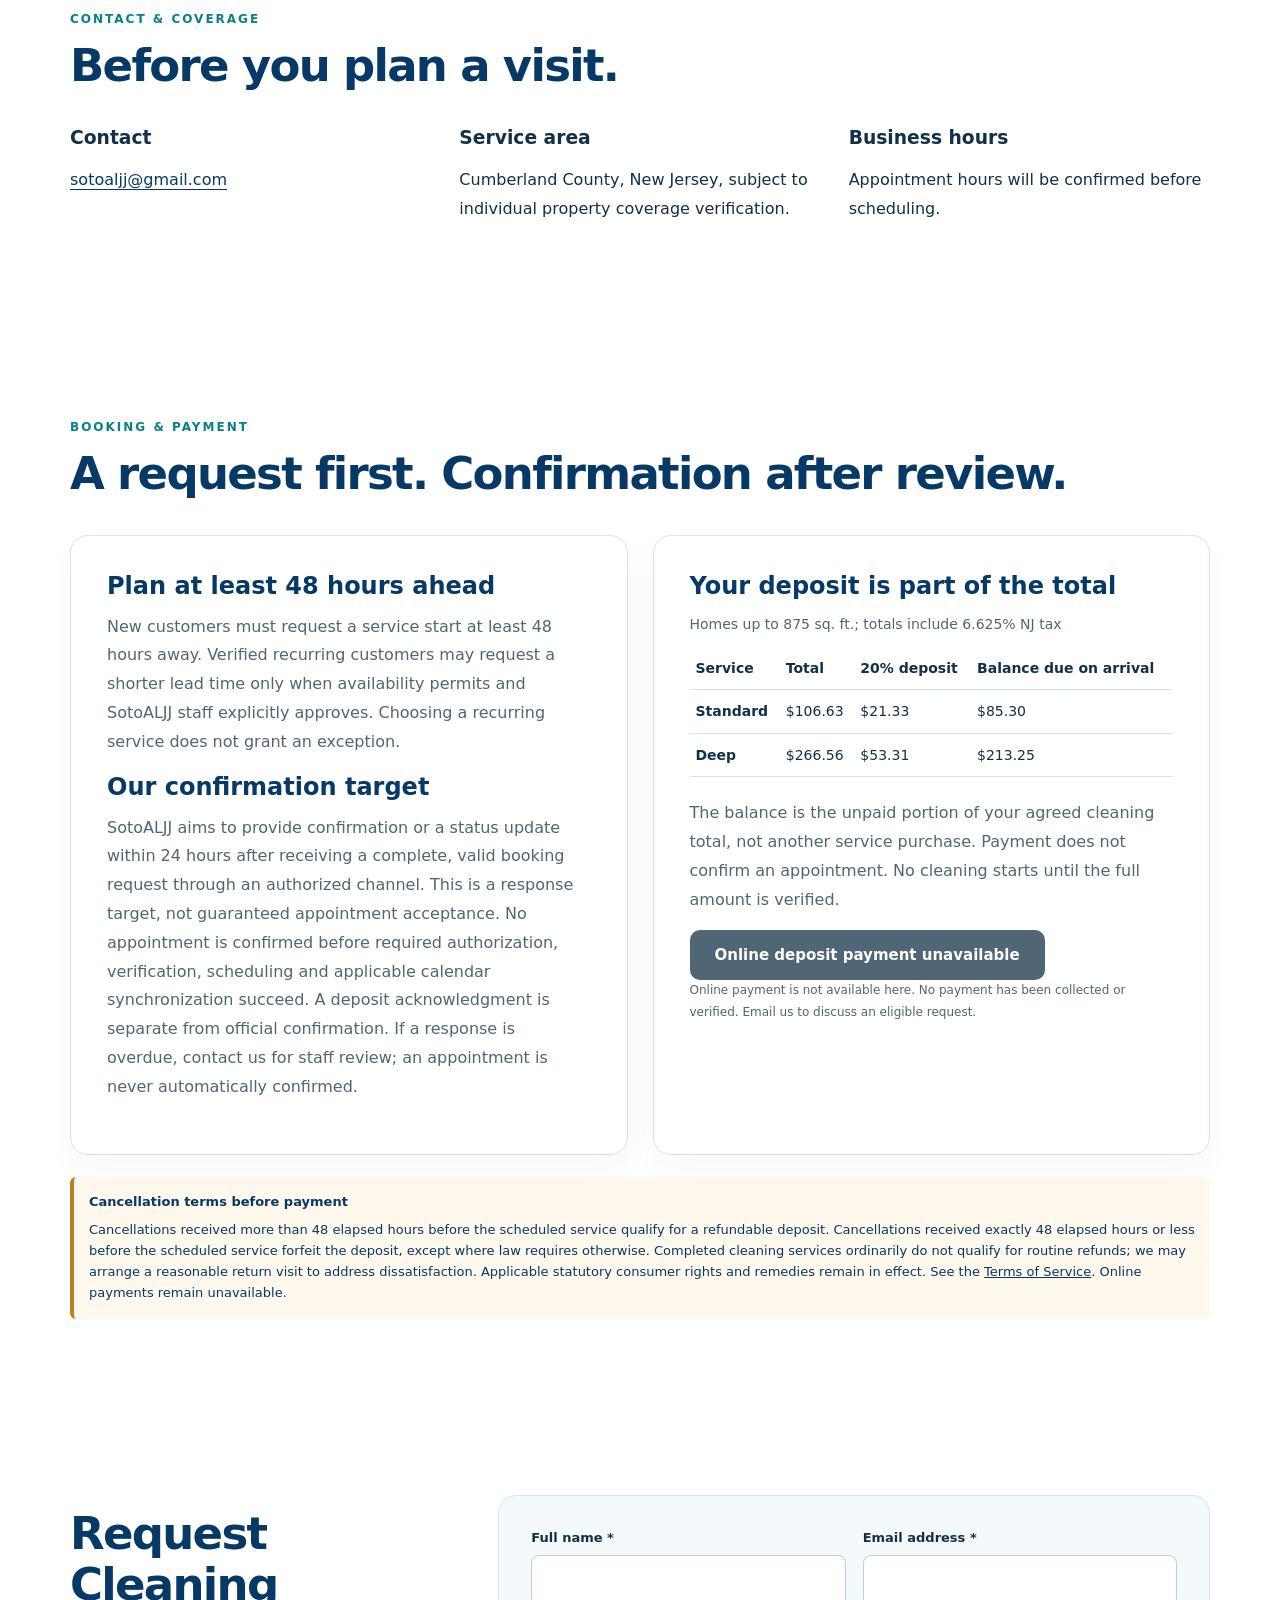
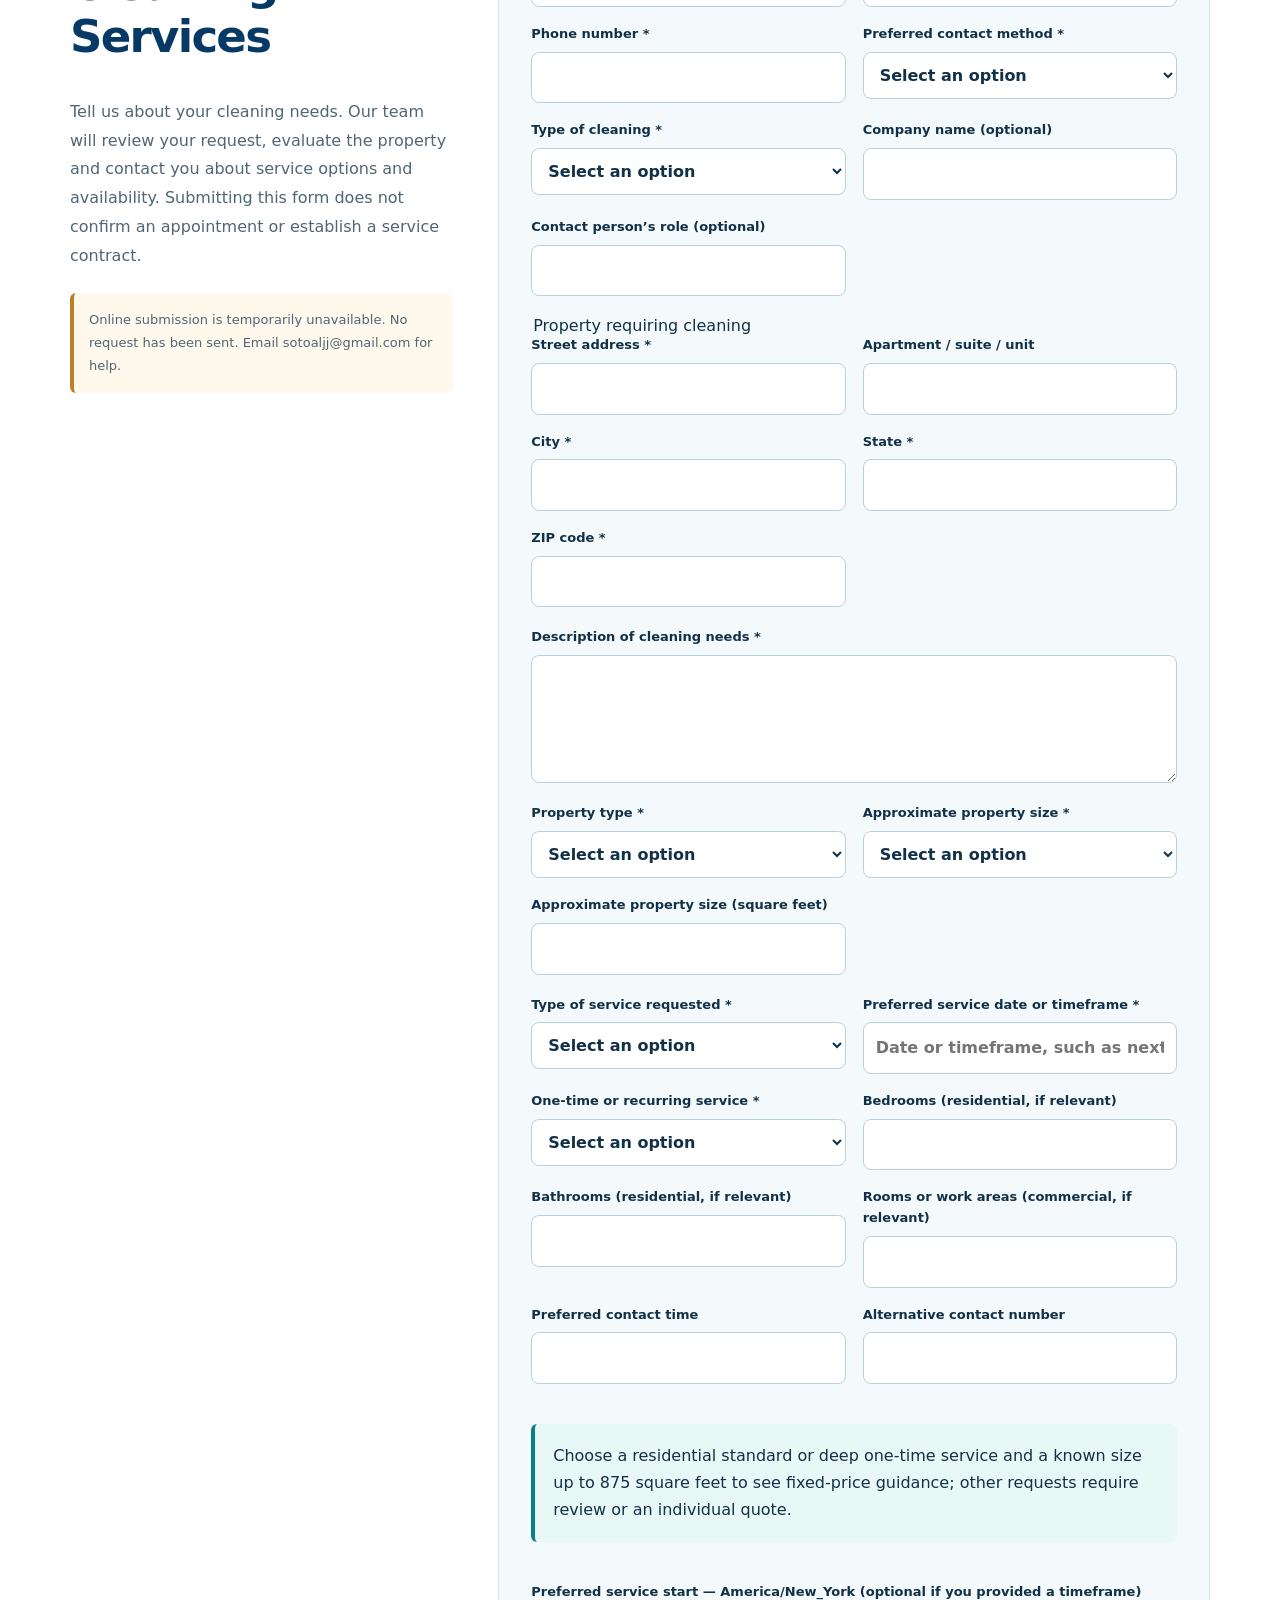
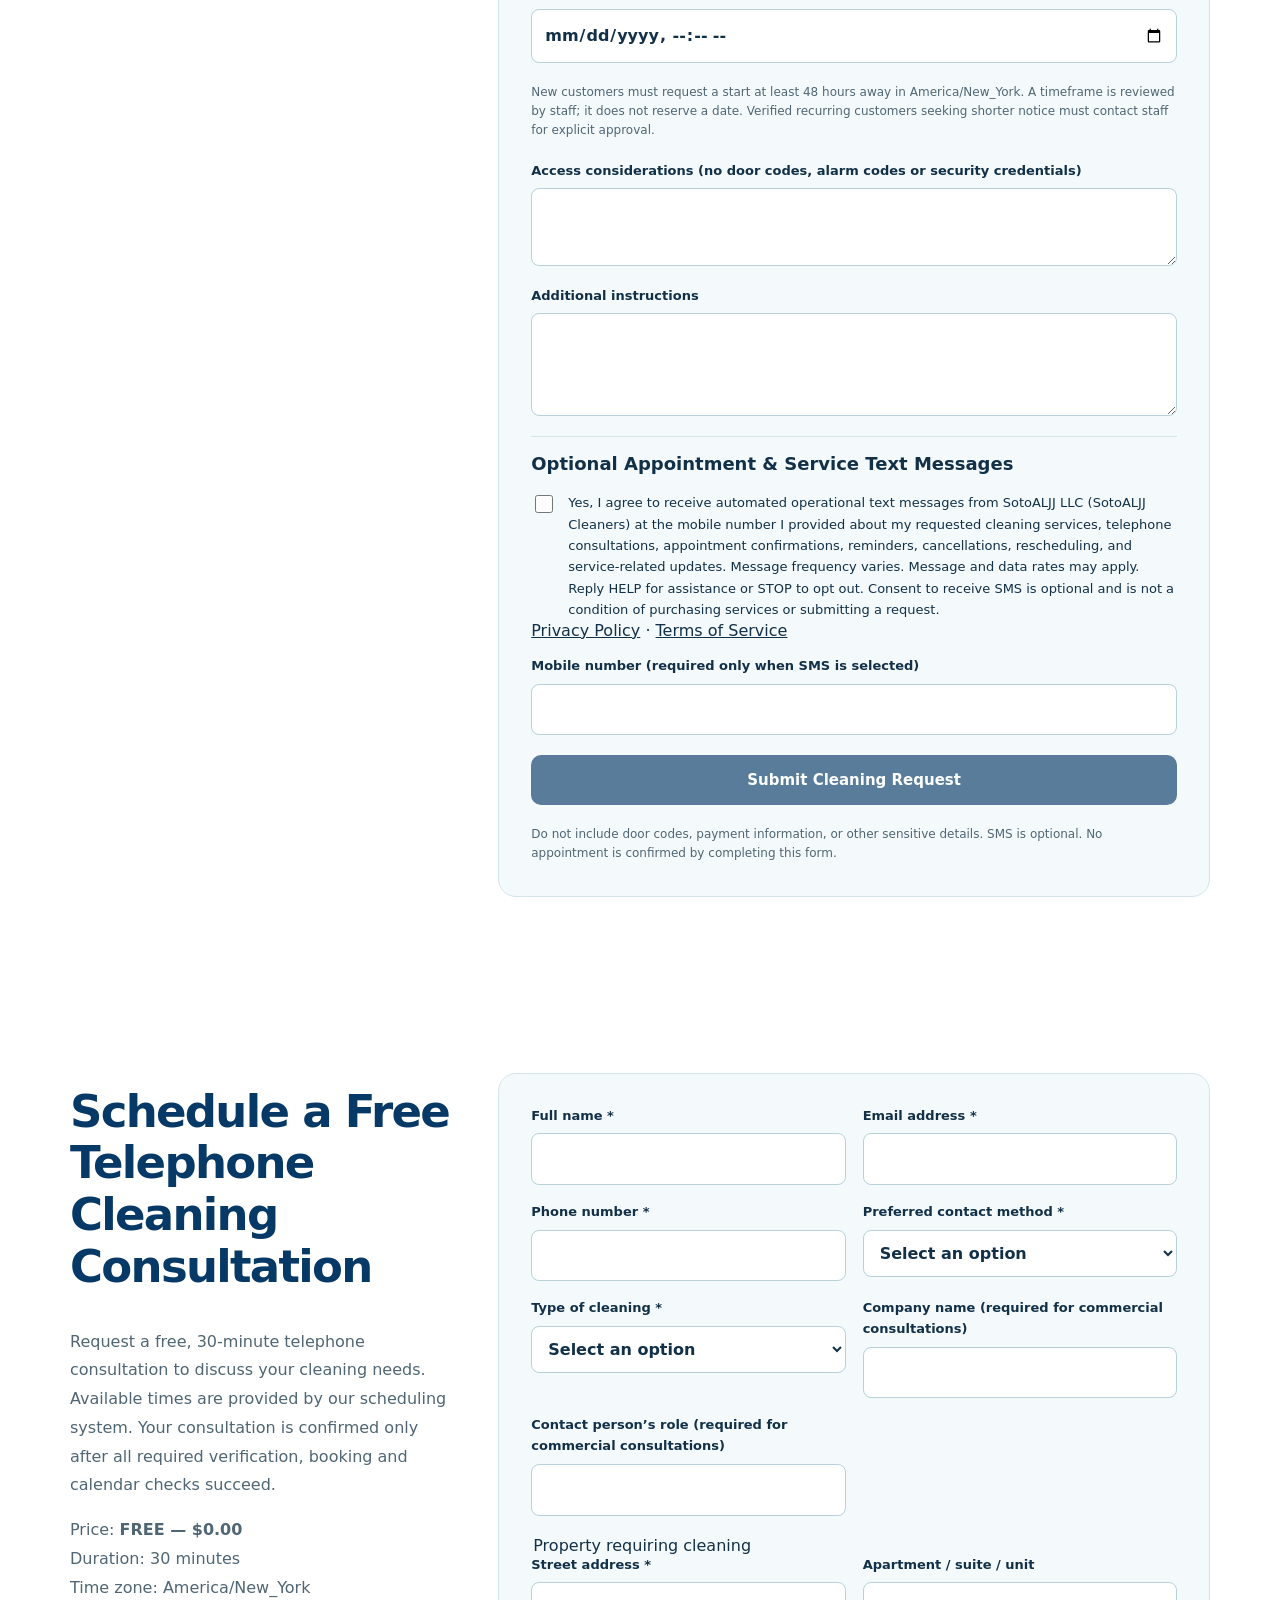
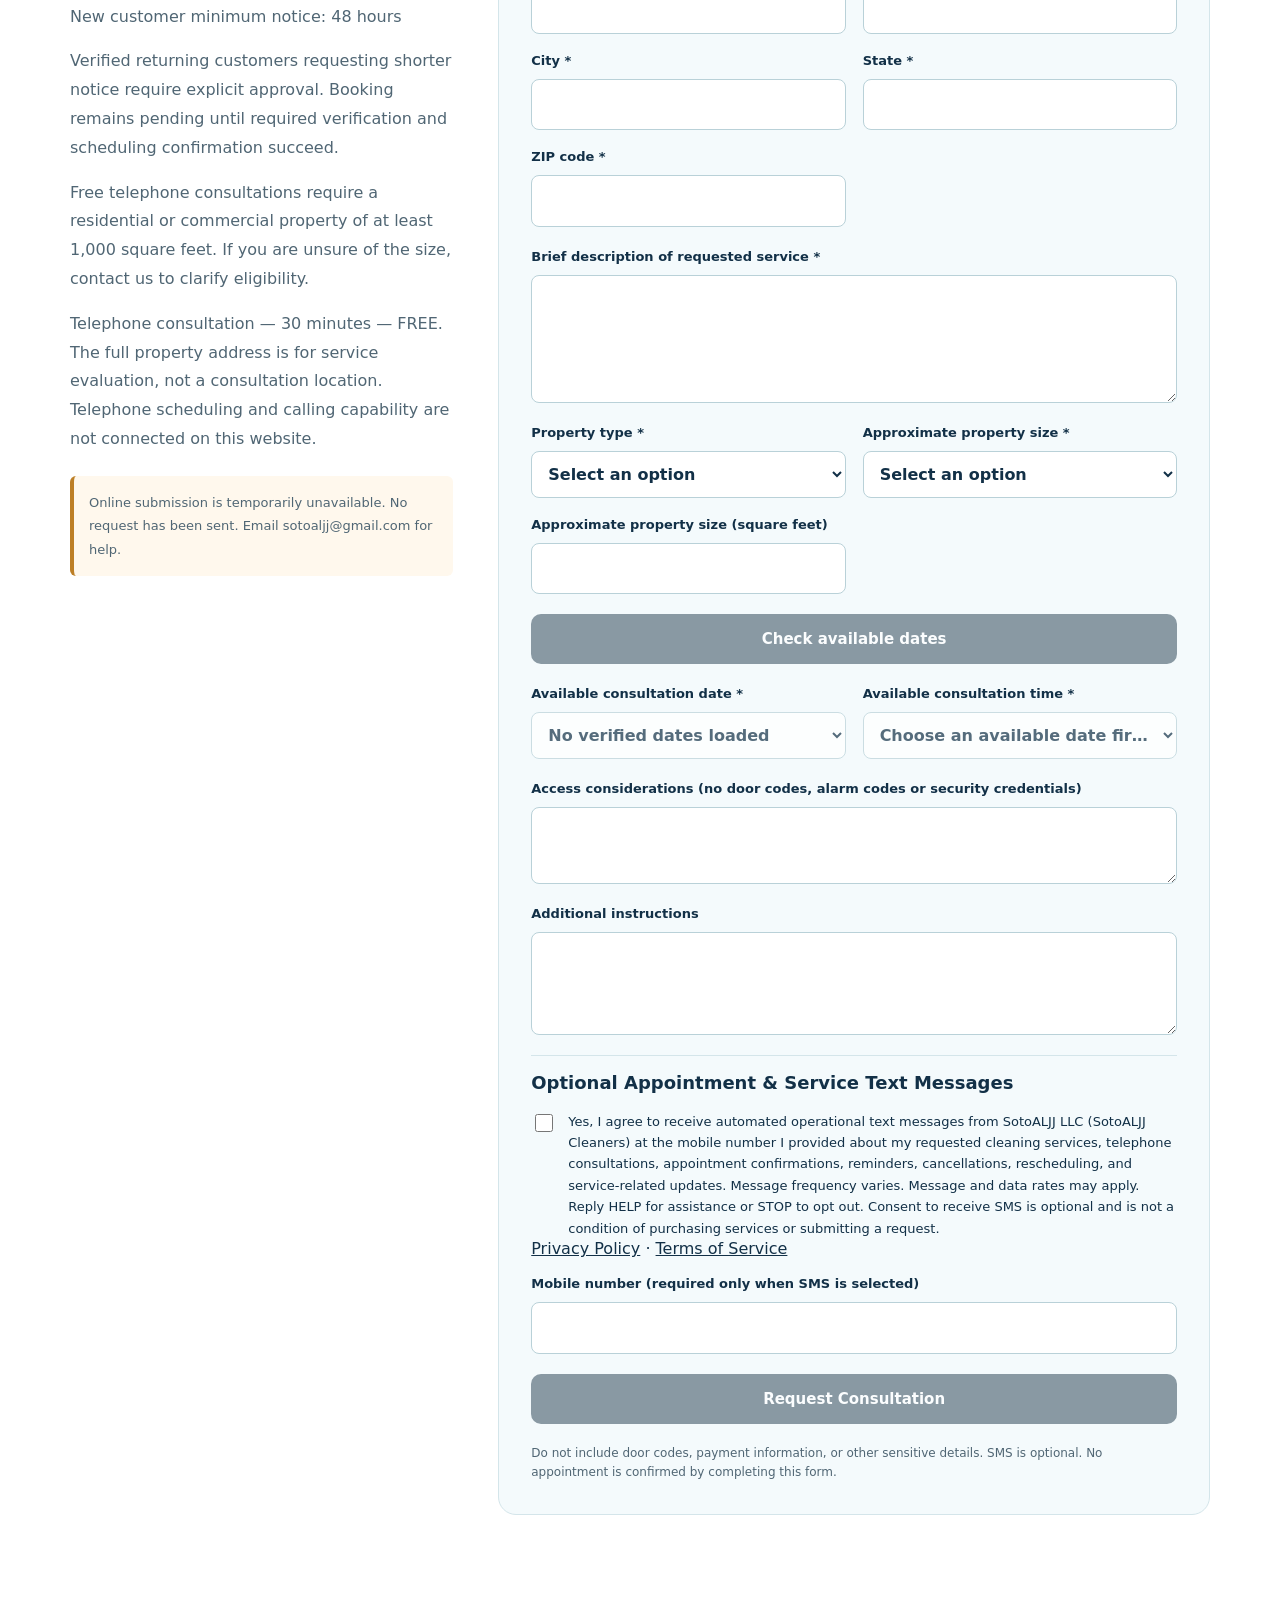
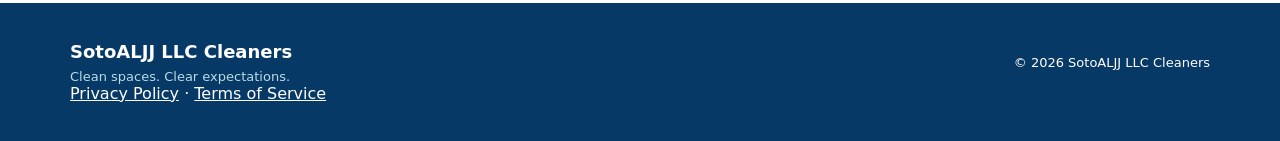
==== commit 9deb20dc: "Publish A2P disclosures and set free consultation minimum to 1000 sq ft" ====
--- a/index.html
+++ b/index.html
@@ -12,6 +12,7 @@
   <script defer src="config.js"></script>
   <script defer src="booking-rules.js"></script>
   <script defer src="app.js"></script>
+  <script defer src="customer-requests.js"></script>
   <script defer src="consultation.js"></script>
 </head>
 <body>
@@ -34,8 +35,8 @@
           <p>Cleaning for houses, apartments, and condos. Choose the care your space needs and tell us its size, condition, and special requests.</p>
           <ul class="service-list"><li><strong>Standard cleaning:</strong> routine cleaning of kitchens, bathrooms, bedrooms, living areas, and floors.</li><li><strong>Deep cleaning:</strong> standard cleaning plus interior closets, cupboards, and laundry, provided working laundry equipment is available.</li><li><strong>Move-in / move-out:</strong> cleaning during a change of home.</li><li><strong>Recurring cleaning:</strong> ongoing service at an agreed frequency.</li></ul>
           <div class="price-note"><strong>Fixed prices for homes up to 875 sq. ft.</strong>
-            <dl class="pricing-details"><dt>Standard cleaning</dt><dd>$100.00 before tax<br>$106.63 including 6.625% NJ tax</dd><dt>Deep cleaning</dt><dd>$250.00 before tax<br>$266.56 including 6.625% NJ tax</dd></dl>
-            <p>Properties above 875 square feet require a custom quote for every tier. Move-in / move-out and recurring services require an agreed quote; no discount or additional fee is assumed.</p></div>
+            <dl class="pricing-details"><dt>Standard cleaning</dt><dd>$100.00 before tax<br>$106.63 including 6.625% NJ tax, subject to applicable tax treatment</dd><dt>Deep cleaning</dt><dd>$250.00 before tax<br>$266.56 including 6.625% NJ tax, subject to applicable tax treatment</dd></dl>
+            <p>Properties above 875 square feet require a custom quote for every tier. Move-in / move-out and recurring arrangements require an agreed individual quote unless an existing authorized price applies; no discount or additional fee is assumed.</p></div>
           <button class="text-action" type="button" data-service="residential">Plan residential cleaning <span aria-hidden="true">→</span></button>
         </article>
         <article class="service-card"><div class="service-icon" aria-hidden="true">▦</div><h3>Commercial cleaning</h3>
@@ -44,8 +45,8 @@
           <button class="text-action" type="button" data-service="commercial">Plan commercial cleaning <span aria-hidden="true">→</span></button>
         </article>
       </div>
-      <div class="price-note"><h3>FREE Custom Cleaning Consultation</h3><p>For commercial cleaning and residential properties exceeding 875 square feet. Discuss your space, scope, and custom quote before arranging paid cleaning. The consultation has no fee or deposit.</p><a class="btn outline" href="#consultation">Plan a free consultation</a></div>
-      <p class="payment-note">An eligible paid cleaning booking request requires a 20% deposit credited toward the agreed total. The remaining 80% is due upon arrival. No cleaning begins until full payment is verified. Custom-quote cleaning jobs need an approved quote and payment arrangement before any deposit. A request or deposit acknowledgment is not an official appointment confirmation. Free consultations require no payment.</p>
+      <div class="price-note"><h3>FREE Telephone Custom Cleaning Consultation</h3><p>For residential and commercial properties of at least 1,000 square feet. Discuss your space, scope, and custom quote before arranging paid cleaning. The consultation has no fee or deposit.</p><a class="btn outline" href="#consultation">Plan a free telephone consultation</a></div>
+      <p class="payment-note">A 20% deposit is required to secure an approved cleaning service booking and is credited toward the agreed total. The remaining 80% is due upon arrival. No cleaning begins until full payment is verified. Custom-quote cleaning jobs need an approved quote and payment arrangement before any deposit. A request or deposit acknowledgment is not an official appointment confirmation. Free consultations require no payment.</p>
     </div></section>
     <section class="feature section" id="about"><div class="wrap feature-grid">
       <div><span class="eyebrow">About SotoALJJ LLC Cleaners</span><h2>Clean spaces. Clear expectations.</h2>
@@ -55,51 +56,15 @@
       <div><h3>From planning to service</h3><ol class="steps"><li><strong>01</strong><span>Choose a service and describe your space.</span></li><li><strong>02</strong><span>Review the agreed scope and price, then pay the deposit after your request is validated.</span></li><li><strong>03</strong><span>Await staff approval and official confirmation. Pay the remaining balance upon arrival, before cleaning begins.</span></li></ol></div>
     </div></section>
     <section class="section" id="contact"><div class="wrap"><span class="eyebrow">Contact &amp; coverage</span><h2>Before you plan a visit.</h2>
-      <div class="contact-grid"><article><h3>Contact</h3><div id="public-contact"><p><a href="mailto:sotoaljj@gmail.com">sotoaljj@gmail.com</a></p></div></article><article><h3>Service area</h3><p id="service-area">Cumberland County, New Jersey, including ZIP code 08332. Coverage for your address must be confirmed.</p></article><article><h3>Business hours</h3><p id="business-hours">Appointment hours will be confirmed before scheduling.</p></article></div>
+      <div class="contact-grid"><article><h3>Contact</h3><div id="public-contact"><p><a href="mailto:sotoaljj@gmail.com">sotoaljj@gmail.com</a></p></div></article><article><h3>Service area</h3><p id="service-area">Cumberland County, New Jersey, subject to individual property coverage verification.</p></article><article><h3>Business hours</h3><p id="business-hours">Appointment hours will be confirmed before scheduling.</p></article></div>
     </div></section>
     <section class="section payment-guidance" id="payments"><div class="wrap">
       <span class="eyebrow">Booking &amp; payment</span><h2>A request first. Confirmation after review.</h2>
-      <div class="cards"><article class="service-card"><h3>Plan at least 48 hours ahead</h3><p>New customers must request a service start at least 48 hours away. Verified recurring customers may request a shorter lead time only when availability permits and SotoALJJ staff explicitly approves. Choosing a recurring service does not grant an exception.</p><h3>Our confirmation target</h3><p>We aim to send official confirmation within 24 hours after receiving both a completed request and its verified deposit. A deposit acknowledgment is separate from official confirmation. If approval is overdue, contact us for staff review; an appointment is never automatically confirmed.</p></article>
+      <div class="cards"><article class="service-card"><h3>Plan at least 48 hours ahead</h3><p>New customers must request a service start at least 48 hours away. Verified recurring customers may request a shorter lead time only when availability permits and SotoALJJ staff explicitly approves. Choosing a recurring service does not grant an exception.</p><h3>Our confirmation target</h3><p>SotoALJJ aims to provide confirmation or a status update within 24 hours after receiving a complete, valid booking request through an authorized channel. This is a response target, not guaranteed appointment acceptance. No appointment is confirmed before required authorization, verification, scheduling and applicable calendar synchronization succeed. A deposit acknowledgment is separate from official confirmation. If a response is overdue, contact us for staff review; an appointment is never automatically confirmed.</p></article>
       <article class="service-card"><h3>Your deposit is part of the total</h3><div class="table-scroll" tabindex="0" role="region" aria-label="Deposit and balance amounts"><table class="payment-table"><caption>Homes up to 875 sq. ft.; totals include 6.625% NJ tax</caption><thead><tr><th scope="col">Service</th><th scope="col">Total</th><th scope="col">20% deposit</th><th scope="col">Balance due on arrival</th></tr></thead><tbody><tr><th scope="row">Standard</th><td>$106.63</td><td>$21.33</td><td>$85.30</td></tr><tr><th scope="row">Deep</th><td>$266.56</td><td>$53.31</td><td>$213.25</td></tr></tbody></table></div><p>The balance is the unpaid portion of your agreed cleaning total, not another service purchase. Payment does not confirm an appointment. No cleaning starts until the full amount is verified.</p>
       <button type="button" id="deposit-payment" class="btn primary" disabled aria-describedby="payment-unavailable">Online deposit payment unavailable</button><p id="payment-unavailable" class="hint">Online payment is not available here. No payment has been collected or verified. Email us to discuss an eligible request.</p></article></div>
-      <div class="status"><strong>Cancellation terms before payment</strong><p>Cancellation and refund terms are awaiting final approval and will be provided for your review before a deposit is collected. No deposit can be paid on this page. Applicable statutory cancellation rights, refunds, and consumer remedies remain in effect.</p></div>
+      <div class="status"><strong>Cancellation terms before payment</strong><p>Cancellations received more than 48 elapsed hours before the scheduled service qualify for a refundable deposit. Cancellations received exactly 48 elapsed hours or less before the scheduled service forfeit the deposit, except where law requires otherwise. Completed cleaning services ordinarily do not qualify for routine refunds; we may arrange a reasonable return visit to address dissatisfaction. Applicable statutory consumer rights and remedies remain in effect. See the <a href="terms.html">Terms of Service</a>. Online payments remain unavailable.</p></div>
     </div></section>
-    <section class="section" id="consultation"><div class="wrap booking-shell">
-      <div class="booking-intro"><span class="eyebrow">FREE Custom Cleaning Consultation</span><h2>Let's plan your custom quote.</h2><p>For commercial spaces and homes exceeding 875 square feet. Your consultation is free. No card, deposit, or balance payment is required.</p><p>New customers should plan at least 48 hours ahead. Verified recurring customers may request shorter notice when availability permits, subject to authorized staff approval. Selecting a service does not establish recurring-customer status.</p><p>Only returned appointment slots will appear. A request remains <strong>Pending Confirmation</strong> until the appointment is officially approved.</p><div id="consultation-status" class="status" role="status" aria-live="polite">Online consultation scheduling is temporarily unavailable. No appointment has been requested. Email sotoaljj@gmail.com for help. Your consultation is free; no payment is required.</div></div>
-      <form id="consultation-form" class="booking-form" aria-describedby="consultation-status" novalidate>
-        <fieldset id="consultation-fields" disabled><legend class="sr-only">Free consultation details</legend>
-          <label>Consultation service <span class="required">*</span><select name="consultation_service" required><option value="commercial_custom_consultation">Commercial — FREE</option><option value="residential_custom_consultation">Home &gt;875 sq. ft. — FREE</option></select></label>
-          <div class="form-grid"><label>Property type <span class="required">*</span><select name="consultation_property_type" required><option value="office">Office</option><option value="retail">Retail</option><option value="house">House</option><option value="apartment">Apartment / condo</option><option value="other">Other</option></select></label><label>Approximate square feet <span class="required">*</span><input name="consultation_size" type="number" min="1" step="1" required></label></div>
-          <label id="consultation-business-label">Business / organization <span class="required">*</span><input name="consultation_business" maxlength="160" required autocomplete="organization"></label>
-          <p class="hint">Check dates after choosing your consultation service and property size. Availability can change before a request is accepted.</p>
-          <button id="consultation-load" class="btn outline" type="button" disabled>Check available dates</button>
-          <div class="form-grid"><label>Available date — New York <span class="required">*</span><select name="consultation_date" required disabled><option value="">No verified dates loaded</option></select></label><label>Available time — New York <span class="required">*</span><select name="consultation_slot" required disabled><option value="">Choose an available date first</option></select></label></div>
-          <div class="form-grid"><label>Full name <span class="required">*</span><input name="consultation_name" autocomplete="name" maxlength="120" required></label><label>Email <span class="required">*</span><input name="consultation_email" type="email" autocomplete="email" maxlength="254" required></label><label>Phone <span class="required">*</span><input name="consultation_phone" type="tel" autocomplete="tel" maxlength="30" required></label></div>
-          <label>Property address, city, state and ZIP <span class="required">*</span><input name="consultation_address" autocomplete="street-address" maxlength="250" required></label>
-          <label>Property details and requested cleaning scope <span class="required">*</span><textarea name="consultation_scope" rows="4" maxlength="2000" required></textarea></label>
-          <label class="consent"><input type="checkbox" name="consultation_consent" required><span>I agree to be contacted about this free consultation request. This does not authorize marketing messages.</span></label>
-          <p class="hint">Do not include payment card numbers, door codes, or sensitive personal information. No payment is required for this consultation.</p>
-        </fieldset>
-        <button id="consultation-submit" class="btn primary" type="submit" disabled>Request free consultation</button>
-        <button id="consultation-refresh" class="btn outline" type="button" hidden disabled>Check confirmation status</button>
-      </form>
-    </div></section>
-    <section class="booking section" id="booking"><div class="wrap booking-shell"><div class="booking-intro"><span class="eyebrow">Booking request</span><h2>Plan your cleaning.</h2><p>Online booking and payment are currently unavailable. Email sotoaljj@gmail.com to discuss your cleaning needs. You can explore the planning form below; nothing will be sent or reserved.</p><div class="status" id="connection-status" role="status">Online booking is currently unavailable. No request or payment can be submitted here.</div></div><noscript><p>JavaScript is required to explore the service form. Online submissions remain unavailable.</p></noscript><form id="booking-form" class="booking-form" aria-describedby="connection-status" novalidate><fieldset id="booking-fields" disabled><legend class="sr-only">Cleaning request details</legend>
-      <fieldset class="choice"><legend>Cleaning service <span class="required">*</span></legend><label class="choice-option"><input type="radio" name="service_type" value="residential" checked> <span>Residential</span></label><label class="choice-option"><input type="radio" name="service_type" value="commercial"> <span>Commercial</span></label></fieldset>
-      <div class="form-grid"><label>Full name <span class="required">*</span><input name="full_name" type="text" autocomplete="name" maxlength="120" required></label><label>Email <span class="required">*</span><input name="email" type="email" autocomplete="email" maxlength="254" required></label><label>Phone <span class="required">*</span><input name="phone" type="tel" autocomplete="tel" maxlength="30" required></label><label>ZIP code <span class="required">*</span><input name="zip_code" type="text" inputmode="numeric" pattern="[0-9]{5}(-[0-9]{4})?" maxlength="10" autocomplete="postal-code" required></label></div>
-      <fieldset id="residential-fields" class="subsection"><legend>About your home</legend><div class="form-grid"><label>Property type <select name="property_type"><option value="house">House</option><option value="apartment">Apartment / condo</option><option value="other">Other</option></select></label><label>Cleaning tier <span class="required">*</span><select name="residential_cleaning_type" required><option value="standard">Standard cleaning</option><option value="deep">Deep cleaning</option><option value="move_in_out">Move-in / move-out</option><option value="recurring">Recurring cleaning</option></select></label><label>Bedrooms <select name="bedrooms"><option>0</option><option>1</option><option selected>2</option><option>3</option><option>4</option><option>5</option><option value="6+">6+</option></select></label><label>Bathrooms <select name="bathrooms"><option>1</option><option>1.5</option><option selected>2</option><option>2.5</option><option>3</option><option value="4+">4+</option></select></label><label>Approx. square feet <span class="required">*</span><input name="square_feet" type="number" required min="1" step="1" placeholder="e.g. 1500"></label><label>Frequency <select name="frequency"><option value="one_time">One-time</option><option value="weekly">Weekly</option><option value="biweekly">Every 2 weeks</option><option value="monthly">Monthly</option></select></label></div><p id="residential-price" class="price-note" role="status" aria-live="polite">Enter square footage to see whether a custom quote is required.</p></fieldset>
-      <fieldset id="commercial-fields" class="subsection" hidden disabled><legend>About your business</legend><div class="form-grid">
-        <label>Business / organization <span class="required">*</span><input name="business_name" maxlength="160" required></label>
-        <label>Property type <select name="business_space_type" required><option value="office">Office</option><option value="retail">Retail</option><option value="other">Other commercial space</option></select></label>
-        <label>Estimated square feet <span class="required">*</span><input name="commercial_square_feet" type="number" min="1" step="1" required></label>
-        <label>Cleaning tier / existing service <span class="required">*</span><input name="commercial_cleaning_tier" maxlength="120" placeholder="Describe your requested or existing service" required aria-describedby="commercial-tier-note"></label>
-        <label>Requested frequency <span class="required">*</span><select name="commercial_frequency" required><option value="one_time">One-time</option><option value="weekly">Weekly</option><option value="biweekly">Every 2 weeks</option><option value="monthly">Monthly</option><option value="custom">Custom schedule</option></select></label>
-      </div><label>Cleaning scope <span class="required">*</span><textarea name="commercial_scope" maxlength="2000" rows="3" required placeholder="Areas to clean, priorities, and service requirements"></textarea></label><p id="commercial-tier-note" class="hint">Your requested tier will be reviewed against the available services. All commercial work requires a custom quote.</p></fieldset>
-      <label>Preferred service start — America/New_York <span class="required">*</span><input name="preferred_date" type="datetime-local" step="60" required aria-describedby="appointment-guidance"></label><p id="appointment-guidance" class="hint" role="status" aria-live="polite">New customers need at least 48 hours before the requested start. All requests require availability review and staff approval.</p>
-      <label>Address / service location <span class="required">*</span><input name="service_address" autocomplete="street-address" maxlength="250" placeholder="Street address, city, state" required></label><label>Special instructions <textarea name="notes" rows="4" maxlength="2000" placeholder="Pets, access notes, special cleaning requests, approximate office size, etc."></textarea></label>
-      <label class="consent"><input type="checkbox" name="contact_consent" required><span>I agree to be contacted about this service request. <span class="required">*</span> This does not authorize marketing messages.</span></label>
-      <p class="hint">Please do not include door codes, payment card numbers, medical information, or other sensitive details.</p>
-      </fieldset><div id="form-feedback" role="status" aria-live="polite"></div><button type="submit" id="submit-booking" class="btn primary" disabled>Online booking unavailable</button><p class="micro">No request is sent and no payment is collected on this page. An eligible request needs a verified 20% deposit; the balance is due upon arrival. No cleaning starts until full payment is verified.</p>
-    </form></div></section>
-  </main><footer><div class="wrap footer-content"><div><strong>SotoALJJ LLC Cleaners</strong><p>Clean spaces. Clear expectations.</p></div><span>© <span id="year"></span> SotoALJJ LLC Cleaners</span></div></footer>
+<section class="section" id="booking"><div class="wrap booking-shell"><div class="booking-intro"><h2>Request Cleaning Services</h2><p>Tell us about your cleaning needs. Our team will review your request, evaluate the property and contact you about service options and availability. Submitting this form does not confirm an appointment or establish a service contract.</p><p id="cleaning-status" class="status" role="status" aria-live="polite">Online submission is temporarily unavailable. No request has been sent. Email sotoaljj@gmail.com for help.</p></div><form id="cleaning-form" data-policy-version="soto-policies-2026-11-06-proposed-final-v1" data-sms-disclosure-version="soto-operational-sms-2026-11-06-v2" class="booking-form" novalidate><fieldset class="request-fields"><legend class="sr-only">Request Cleaning Services details</legend><div class="form-grid"><label>Full name *<input name="full_name" required maxlength="120" autocomplete="name"></label><label>Email address *<input name="email" type="email" required maxlength="254" autocomplete="email"></label><label>Phone number *<input name="phone" type="tel" required maxlength="30" autocomplete="tel"></label><label>Preferred contact method *<select name="preferred_contact" required><option value="">Select an option</option><option value="Phone">Phone</option><option value="Email">Email</option><option value="SMS">SMS</option></select></label><label>Type of cleaning *<select name="cleaning_type" required><option value="">Select an option</option><option value="Residential">Residential</option><option value="Commercial">Commercial</option><option value="Other">Other</option></select></label><label>Company name (optional)<input name="company" maxlength="160" autocomplete="organization"></label><label>Contact person’s role (optional)<input name="contact_role" maxlength="120"></label></div><fieldset class="request-fields"><legend>Property requiring cleaning</legend><div class="form-grid"><label>Street address *<input name="street" required maxlength="200" autocomplete="address-line1"></label><label>Apartment / suite / unit<input name="unit" maxlength="80" autocomplete="address-line2"></label><label>City *<input name="city" required maxlength="100" autocomplete="address-level2"></label><label>State *<input name="state" required maxlength="50" autocomplete="address-level1"></label><label>ZIP code *<input name="zip_code" required pattern="[0-9]{5}(-[0-9]{4})?" maxlength="10" autocomplete="postal-code"></label></div></fieldset><label>Description of cleaning needs *<textarea name="description" rows="4" maxlength="2000" required></textarea></label><div class="form-grid"><label>Property type *<select name="property_type" required><option value="">Select an option</option><option value="House">House</option><option value="Apartment">Apartment</option><option value="Office">Office</option><option value="Commercial building">Commercial building</option><option value="Other">Other</option></select></label><label>Approximate property size *<select name="size_known" required><option value="">Select an option</option><option value="Enter square feet">Enter square feet</option><option value="Unsure">Unsure</option></select></label><label>Approximate property size (square feet)<input name="square_feet" type="number" min="1" step="1"></label></div><div class="form-grid"><label>Type of service requested *<select name="service_requested" required><option value="">Select an option</option><option value="Standard cleaning">Standard cleaning</option><option value="Recurring cleaning">Recurring cleaning</option><option value="Deep cleaning">Deep cleaning</option><option value="Move-in / move-out cleaning">Move-in / move-out cleaning</option></select></label><label>Preferred service date or timeframe *<input name="preferred_date" required maxlength="160" placeholder="Date or timeframe, such as next month"></label><label>One-time or recurring service *<select name="frequency" required><option value="">Select an option</option><option value="One-time">One-time</option><option value="Weekly">Weekly</option><option value="Every 2 weeks">Every 2 weeks</option><option value="Monthly">Monthly</option><option value="Other recurring">Other recurring</option></select></label><label>Bedrooms (residential, if relevant)<input name="bedrooms" type="number" min="0" step="1"></label><label>Bathrooms (residential, if relevant)<input name="bathrooms" type="number" min="0" step="0.5"></label><label>Rooms or work areas (commercial, if relevant)<input name="work_areas" type="number" min="0" step="1"></label><label>Preferred contact time<input name="preferred_contact_time" maxlength="120"></label><label>Alternative contact number<input name="alternative_phone" type="tel" maxlength="30"></label></div><p id="cleaning-price-guidance" class="price-note" role="status" aria-live="polite">Choose a cleaning type, service, frequency and property size for nonbinding price guidance.</p><label>Preferred service start — America/New_York (optional if you provided a timeframe)<input name="preferred_start" type="datetime-local" step="60" aria-describedby="cleaning-date-guidance"></label><p id="cleaning-date-guidance" class="hint" role="status" aria-live="polite">New customers must request a start at least 48 hours away. A timeframe is reviewed by staff; it does not reserve a date. Verified recurring customers seeking shorter notice must contact staff for explicit approval.</p><label>Access considerations (no door codes, alarm codes or security credentials)<textarea name="access_considerations" rows="2" maxlength="1000"></textarea></label><label>Additional instructions<textarea name="instructions" rows="3" maxlength="2000"></textarea></label><section class="sms-consent"><h3>Optional Appointment &amp; Service Text Messages</h3><label class="consent"><input type="checkbox" name="operational_sms_consent"><span>Yes, I agree to receive automated operational text messages from SotoALJJ LLC (SotoALJJ Cleaners) at the mobile number I provided about my requested cleaning services, telephone consultations, appointment confirmations, reminders, cancellations, rescheduling, and service-related updates. Message frequency varies. Message and data rates may apply. Reply HELP for assistance or STOP to opt out. Consent to receive SMS is optional and is not a condition of purchasing services or submitting a request.</span></label><p><a href="privacy.html">Privacy Policy</a> · <a href="terms.html">Terms of Service</a></p><label>Mobile number (required only when SMS is selected)<input name="mobile" type="tel" maxlength="30" autocomplete="tel"></label></section></fieldset><button class="btn primary" type="submit" id="cleaning-submit" disabled>Submit Cleaning Request</button><p class="hint">Do not include door codes, payment information, or other sensitive details. SMS is optional. No appointment is confirmed by completing this form.</p></form></div></section><section class="section" id="consultation"><div class="wrap booking-shell"><div class="booking-intro"><h2>Schedule a Free Telephone Cleaning Consultation</h2><p>Request a free, 30-minute telephone consultation to discuss your cleaning needs. Available times are provided by our scheduling system. Your consultation is confirmed only after all required verification, booking and calendar checks succeed.</p><p>Price: <strong>FREE — $0.00</strong><br>Duration: 30 minutes<br>Time zone: America/New_York<br>New customer minimum notice: 48 hours</p><p>Verified returning customers requesting shorter notice require explicit approval. Booking remains pending until required verification and scheduling confirmation succeed.</p><p>Free telephone consultations require a residential or commercial property of at least 1,000 square feet. If you are unsure of the size, contact us to clarify eligibility.</p><p id="consultation-format">Telephone consultation — 30 minutes — FREE. The full property address is for service evaluation, not a consultation location. Telephone scheduling and calling capability are not connected on this website.</p><p id="consultation-status" class="status" role="status" aria-live="polite">Online submission is temporarily unavailable. No request has been sent. Email sotoaljj@gmail.com for help.</p></div><form id="consultation-form" data-policy-version="soto-policies-2026-11-06-proposed-final-v1" data-sms-disclosure-version="soto-operational-sms-2026-11-06-v2" class="booking-form" novalidate><fieldset class="request-fields"><legend class="sr-only">Schedule a Free Telephone Cleaning Consultation details</legend><div class="form-grid"><label>Full name *<input name="full_name" required maxlength="120" autocomplete="name"></label><label>Email address *<input name="email" type="email" required maxlength="254" autocomplete="email"></label><label>Phone number *<input name="phone" type="tel" required maxlength="30" autocomplete="tel"></label><label>Preferred contact method *<select name="preferred_contact" required><option value="">Select an option</option><option value="Phone">Phone</option><option value="Email">Email</option><option value="SMS">SMS</option></select></label><label>Type of cleaning *<select name="cleaning_type" required><option value="">Select an option</option><option value="Residential">Residential</option><option value="Commercial">Commercial</option></select></label><label>Company name (required for commercial consultations)<input name="company" maxlength="160" autocomplete="organization"></label><label>Contact person’s role (required for commercial consultations)<input name="contact_role" maxlength="120"></label></div><fieldset class="request-fields"><legend>Property requiring cleaning</legend><div class="form-grid"><label>Street address *<input name="street" required maxlength="200" autocomplete="address-line1"></label><label>Apartment / suite / unit<input name="unit" maxlength="80" autocomplete="address-line2"></label><label>City *<input name="city" required maxlength="100" autocomplete="address-level2"></label><label>State *<input name="state" required maxlength="50" autocomplete="address-level1"></label><label>ZIP code *<input name="zip_code" required pattern="[0-9]{5}(-[0-9]{4})?" maxlength="10" autocomplete="postal-code"></label></div></fieldset><label>Brief description of requested service *<textarea name="description" rows="4" maxlength="2000" required></textarea></label><div class="form-grid"><label>Property type *<select name="property_type" required><option value="">Select an option</option><option value="House">House</option><option value="Apartment">Apartment</option><option value="Office">Office</option><option value="Commercial building">Commercial building</option><option value="Other">Other</option></select></label><label>Approximate property size *<select name="size_known" required><option value="">Select an option</option><option value="Enter square feet">Enter square feet</option><option value="Unsure">Unsure</option></select></label><label>Approximate property size (square feet)<input name="square_feet" type="number" min="1000" step="1"></label></div><button type="button" id="consultation-load" class="btn outline" disabled>Check available dates</button><div class="form-grid"><label>Available consultation date *<select name="consultation_date" required disabled><option value="">No verified dates loaded</option></select></label><label>Available consultation time *<select name="consultation_slot" required disabled><option value="">Choose an available date first</option></select></label></div><label>Access considerations (no door codes, alarm codes or security credentials)<textarea name="access_considerations" rows="2" maxlength="1000"></textarea></label><label>Additional instructions<textarea name="instructions" rows="3" maxlength="2000"></textarea></label><section class="sms-consent"><h3>Optional Appointment &amp; Service Text Messages</h3><label class="consent"><input type="checkbox" name="operational_sms_consent"><span>Yes, I agree to receive automated operational text messages from SotoALJJ LLC (SotoALJJ Cleaners) at the mobile number I provided about my requested cleaning services, telephone consultations, appointment confirmations, reminders, cancellations, rescheduling, and service-related updates. Message frequency varies. Message and data rates may apply. Reply HELP for assistance or STOP to opt out. Consent to receive SMS is optional and is not a condition of purchasing services or submitting a request.</span></label><p><a href="privacy.html">Privacy Policy</a> · <a href="terms.html">Terms of Service</a></p><label>Mobile number (required only when SMS is selected)<input name="mobile" type="tel" maxlength="30" autocomplete="tel"></label></section></fieldset><button class="btn primary" type="submit" id="consultation-submit" disabled>Request Consultation</button><button id="consultation-refresh" class="btn outline" type="button" hidden>Check confirmation status</button><p class="hint">Do not include door codes, payment information, or other sensitive details. SMS is optional. No appointment is confirmed by completing this form.</p></form></div></section>
+  </main><footer><div class="wrap footer-content"><div><strong>SotoALJJ LLC Cleaners</strong><p>Clean spaces. Clear expectations.</p></div><span>© <span id="year"></span> SotoALJJ LLC Cleaners</span></div><div class="wrap"><a href="privacy.html">Privacy Policy</a> · <a href="terms.html">Terms of Service</a></div></footer>
 </body></html>
--- a/styles.css
+++ b/styles.css
@@ -1 +1,6 @@
 :root{--navy:#073966;--blue:#0478b9;--teal:#087f89;--green:#34a843;--ink:#123047;--muted:#506674;--pale:#e8f8f7;--light:#f4fafc;--border:#d4e5ea;--white:#fff;font-family:Inter,ui-sans-serif,system-ui,-apple-system,"Segoe UI",Arial,sans-serif;color:var(--ink)}*{box-sizing:border-box}html{scroll-behavior:smooth}body{margin:0;background:var(--white)}button,input,select,textarea{font:inherit}button{cursor:pointer}a{color:inherit}.wrap{width:min(1140px,calc(100% - 44px));margin:auto}.skip{position:absolute;left:-9999px}.skip:focus{left:15px;top:15px;z-index:99;padding:12px;background:#fff}.header{position:sticky;top:0;z-index:20;background:rgba(255,255,255,.97);box-shadow:0 2px 20px #07396612}.nav{height:91px;display:flex;align-items:center;justify-content:space-between;gap:25px}.brand img{display:block;width:137px;height:76px;object-fit:contain}.nav nav{display:flex;align-items:center;gap:29px;font-size:14px;font-weight:700}.nav nav a{text-decoration:none}.nav nav a:hover{color:var(--teal)}.nav-cta{padding:12px 18px;border-radius:9px;background:var(--navy);color:white!important}.hero{background:linear-gradient(120deg,#f1fbfc 0%,#fff 58%,#f2fcf6 100%);padding:80px 0 92px;overflow:hidden}.hero-grid{display:grid;grid-template-columns:1.12fr .88fr;align-items:center;gap:35px}.eyebrow{display:inline-block;text-transform:uppercase;letter-spacing:2px;font-size:12px;font-weight:800;color:var(--teal)}h1,h2,h3,p{margin-top:0}h1{font-size:clamp(42px,5.2vw,72px);line-height:1.08;letter-spacing:-2.9px;color:var(--navy);margin:19px 0 22px}h1 em{font-style:normal;color:var(--teal)}.hero-copy>p{font-size:18px;line-height:1.8;color:var(--muted);max-width:570px}.actions{display:flex;flex-wrap:wrap;gap:14px;margin:30px 0}.btn{border-radius:10px;min-height:50px;display:inline-flex;align-items:center;justify-content:center;gap:18px;padding:14px 23px;text-decoration:none;border:2px solid var(--navy);font-size:15px;font-weight:750}.btn.primary{background:var(--navy);color:#fff}.btn.primary:hover,.nav-cta:hover{background:var(--blue)}.btn.outline{color:var(--navy);background:#fff}.micro{font-size:12px!important;color:#687d87!important;line-height:1.6!important}.hero-art{position:relative;text-align:center}.art-circle{width:min(100%,430px);aspect-ratio:1;margin:auto;border-radius:48% 52% 44% 56%;background:radial-gradient(circle at 32% 25%,#fff 1%,#bce7e7 70%,#80ceb2 100%);display:grid;place-items:center;position:relative;box-shadow:0 24px 80px #07798a22}.art-circle svg{width:83%;filter:drop-shadow(0 15px 12px #034e6333)}.shine{position:absolute;color:#31aa51;font-size:48px}.shine.one{top:12%;left:15%}.shine.two{bottom:14%;right:13%}.art-caption{font-weight:750;letter-spacing:1.2px;color:var(--teal);font-size:13px;display:block;margin-top:24px}.section{padding:88px 0}.section h2{font-size:clamp(32px,3.7vw,45px);line-height:1.15;letter-spacing:-1.7px;color:var(--navy);margin:13px 0 35px}.cards{display:grid;grid-template-columns:repeat(2,1fr);gap:25px}.service-card{border:1px solid var(--border);border-radius:18px;padding:36px;background:white;box-shadow:0 12px 30px #07396609}.service-icon{width:62px;height:62px;border-radius:16px;background:var(--pale);color:var(--teal);display:grid;place-items:center;font-size:36px;font-weight:700;margin-bottom:22px}.service-card h3{color:var(--navy);font-size:24px;margin-bottom:13px}.service-card p{color:var(--muted);line-height:1.8;min-height:116px}.text-action{border:0;padding:0;background:transparent;color:var(--teal);font-weight:800;font-size:15px}.text-action span{margin-left:12px}.feature{background:var(--light)}.feature-grid{display:grid;grid-template-columns:1fr 1fr;gap:65px;align-items:center}.feature p{line-height:1.9;color:var(--muted)}.steps{margin:0;padding:0;list-style:none}.steps li{display:flex;align-items:center;gap:23px;padding:22px 0;border-bottom:1px solid var(--border);font-weight:650}.steps strong{color:var(--green);font-size:29px}.booking{background:#fff}.booking-shell{display:grid;grid-template-columns:.7fr 1.3fr;gap:45px;align-items:start}.booking-intro{position:sticky;top:120px}.booking-intro>p{color:var(--muted);line-height:1.8}.status{margin-top:22px;background:var(--light);border-left:4px solid var(--teal);padding:15px;color:var(--navy);font-size:13px;line-height:1.6;border-radius:6px}.status.offline{border-color:#bd7f26;background:#fff8ed}.booking-form{background:var(--light);border:1px solid var(--border);border-radius:18px;padding:32px;display:flex;flex-direction:column;gap:20px}.choice{border:0;padding:0;margin:0;display:flex;gap:14px;flex-wrap:wrap}.choice legend{font-weight:750;margin-bottom:12px}.choice-option{display:flex;align-items:center;gap:9px;border:1px solid var(--border);border-radius:10px;padding:12px 16px;background:white;cursor:pointer;font-weight:650}.choice-option:has(input:checked){border-color:var(--teal);background:var(--pale)}.choice-option input{accent-color:var(--teal)}.form-grid{display:grid;grid-template-columns:repeat(2,minmax(0,1fr));gap:17px}.booking-form label:not(.choice-option):not(.consent){display:flex;flex-direction:column;gap:7px;font-size:13px;font-weight:700}.booking-form input:not([type=radio]):not([type=checkbox]),.booking-form select,.booking-form textarea{width:100%;background:white;border:1px solid #b9d1d8;border-radius:8px;padding:12px;color:var(--ink);min-height:47px;outline-offset:2px}.booking-form input:focus,.booking-form textarea:focus,.booking-form select:focus{outline:2px solid var(--blue);border-color:var(--blue)}.required{color:#ad3a37}.subsection{border-top:1px solid var(--border);padding-top:19px}.subsection h3{color:var(--navy);font-size:18px;margin-bottom:17px}.subsection[hidden]{display:none}.hint{font-size:12px;color:var(--muted);line-height:1.6;margin:0}.consent{display:flex;align-items:flex-start;gap:12px;line-height:1.65;font-size:13px}.consent input{margin-top:3px;accent-color:var(--teal)}#form-feedback{font-size:14px;line-height:1.6}#form-feedback:not(:empty){padding:13px;border-radius:8px;background:#fff1de;color:#713d05}#form-feedback.success{background:#e8f7ed;color:#155b2d}#submit-booking{width:100%}#submit-booking:disabled{opacity:.65;cursor:wait}footer{background:var(--navy);color:#fff;padding:38px 0}.footer-content{display:flex;align-items:center;justify-content:space-between;gap:20px;font-size:13px}.footer-content strong{font-size:18px}.footer-content p{color:#b9dce6;margin:7px 0 0}@media(max-width:800px){.hero-grid,.feature-grid,.booking-shell{grid-template-columns:1fr}.hero{padding:56px 0}.hero-art{max-width:370px;margin:auto}.booking-intro{position:static}.section{padding:60px 0}.cards{grid-template-columns:1fr}.service-card p{min-height:auto}.nav nav{gap:14px}}@media(max-width:540px){.wrap{width:min(100% - 30px,1140px)}.nav{height:75px}.brand img{width:100px;height:65px}.nav nav{gap:8px;font-size:12px}.nav nav a:nth-child(2){display:none}.nav-cta{padding:10px}.form-grid{grid-template-columns:1fr}.booking-form{padding:21px}.hero-art{display:none}h1{letter-spacing:-1.5px}.footer-content{display:block}}
+
+
+.request-fields{border:0;padding:0;margin:0;min-width:0;display:flex;flex-direction:column;gap:20px}.sms-consent{border-top:1px solid var(--border);padding-top:16px}.sms-consent h3{font-size:18px}.consent input{flex:0 0 auto;width:18px;height:18px}.booking-shell>*{min-width:0}footer a{color:white}.booking-form button:disabled{cursor:not-allowed;opacity:.65}
+
+.policy{max-width:850px}.policy h1{font-size:clamp(36px,5vw,56px)}.policy h2{font-size:24px;letter-spacing:-.5px;margin:32px 0 14px}.policy p,.policy li{line-height:1.8}.policy nav{line-height:1.8;margin-bottom:30px}.policy a{overflow-wrap:anywhere}
